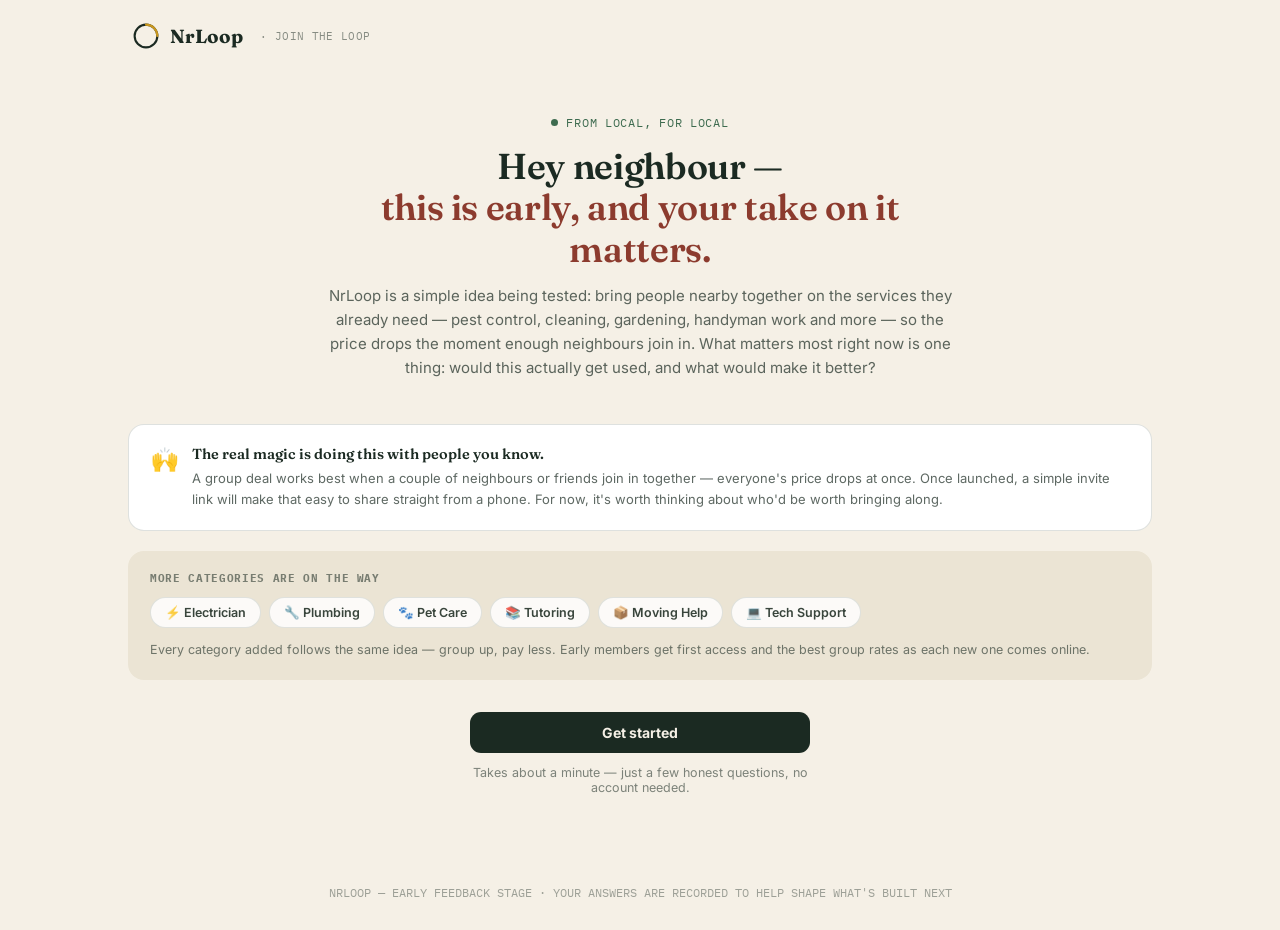
==== index.html @ bf5ae33a "Add files via upload" ====
<!DOCTYPE html>
<html lang="en">
<head>
<meta charset="UTF-8">
<meta name="viewport" content="width=device-width, initial-scale=1.0">
<title>NrLoop — Join as a customer, a business, or both</title>
<link rel="preconnect" href="https://fonts.googleapis.com">
<link rel="preconnect" href="https://fonts.gstatic.com" crossorigin>
<link href="https://fonts.googleapis.com/css2?family=Fraunces:opsz,wght@9..144,400;9..144,500;9..144,600;9..144,700&family=Inter:wght@400;500;600;700&family=IBM+Plex+Mono:wght@400;500;600&display=swap" rel="stylesheet">
<style>
  :root{
    --ink: #1B2A22;
    --paper: #F5F0E6;
    --paper-dim: #EBE4D4;
    --gold: #C9971E;
    --gold-soft: #E9C978;
    --fern: #3D6B4F;
    --fern-soft: #DCE8DD;
    --brick: #8C3B2E;
    --brick-soft: #F0DCD5;
    --line: rgba(27,42,34,0.14);
    --shadow: 0 10px 30px rgba(27,42,34,0.10);
    --shadow-lg: 0 30px 80px rgba(20,30,25,0.20);
  }
  *{box-sizing:border-box;}
  html,body{margin:0;padding:0;overflow-x:hidden;}
  body{ background:var(--paper); color:var(--ink); font-family:'Inter',sans-serif; -webkit-font-smoothing:antialiased; }
  h1,h2,h3{ font-family:'Fraunces',serif; font-weight:600; letter-spacing:-0.01em; }
  .mono{ font-family:'IBM Plex Mono',monospace; }
  button{ font-family:inherit; cursor:pointer; }
  ::selection{ background:var(--gold-soft); }

  .topbar{ display:flex; align-items:center; justify-content:space-between; flex-wrap:wrap; gap:10px; padding:22px 32px; max-width:1080px; margin:0 auto; }
  .topbar-left{ display:flex; align-items:center; gap:10px; }
  .brand-mark{ width:28px;height:28px; }
  .brand-name{ font-family:'Fraunces',serif; font-weight:700; font-size:19px; }
  .brand-tag{ font-size:11px; opacity:.5; font-family:'IBM Plex Mono',monospace; letter-spacing:.03em; }
  @media (max-width:480px){
    .topbar{ padding:16px 20px; }
    .brand-tag{ display:none; }
  }

  /* ---------- WHY IT HELPS (meaningful value explainer) ---------- */
  .why-it-helps{
    background:var(--ink); color:var(--paper); border-radius:16px; padding:20px 24px; margin-bottom:22px;
    display:flex; gap:14px; align-items:flex-start;
  }
  .why-it-helps .glyph{ font-size:20px; flex-shrink:0; margin-top:1px; }
  .why-it-helps b{ display:block; font-size:13px; margin-bottom:4px; font-family:'Fraunces',serif; font-weight:600; font-size:15px; }
  .why-it-helps p{ font-size:12.5px; line-height:1.6; opacity:.8; margin:0; }

  /* ---------- OPTION-BASED "why you'll stay" picker ---------- */
  .reason-grid{ display:flex; flex-direction:column; gap:9px; }
  .reason-option{
    display:flex; align-items:center; gap:12px; border:1.5px solid var(--line); border-radius:12px;
    padding:12px 14px; background:var(--paper); text-align:left; transition:all .15s ease; width:100%;
  }
  .reason-option:hover{ border-color:var(--ink); }
  .reason-option.selected{ border-color:var(--fern); background:var(--fern-soft); }
  .reason-option .r-icon{ font-size:16px; flex-shrink:0; }
  .reason-option .r-text{ font-size:13px; font-weight:600; flex:1; }
  .reason-option .r-check{
    width:18px; height:18px; border-radius:5px; border:1.5px solid var(--line); background:#fff;
    display:flex; align-items:center; justify-content:center; font-size:10px; color:transparent; flex-shrink:0;
  }
  .reason-option.selected .r-check{ background:var(--fern); border-color:var(--fern); color:#fff; }

  .wrap{ max-width:1080px; margin:0 auto; padding:12px 28px 60px; }
  @media (max-width:600px){ .wrap{ padding:10px 18px 48px; } }
  @media (max-width:480px){
    .invite-strip{ padding:16px 18px; }
    .coming-soon-strip{ padding:16px 18px; }
  }
  .view{ display:none; }
  .view.active{ display:block; }

  /* ---------- LANDING / ROLE SELECT ---------- */
  .landing-hero{ text-align:center; max-width:640px; margin:26px auto 44px; }
  .eyebrow{
    display:inline-flex; align-items:center; gap:8px; font-family:'IBM Plex Mono',monospace;
    font-size:12px; letter-spacing:.06em; text-transform:uppercase; color:var(--fern); margin-bottom:16px;
  }
  .eyebrow::before{ content:""; width:7px; height:7px; border-radius:50%; background:var(--fern); }
  .landing-hero h1{ font-size:36px; line-height:1.15; margin:0 0 14px; }
  .landing-hero h1 em{ font-style:normal; color:var(--brick); }
  .landing-hero p{ font-size:15px; opacity:.7; line-height:1.6; margin:0; }

  .role-grid{ display:grid; grid-template-columns:repeat(2,1fr); gap:18px; }
  @media (max-width:720px){ .role-grid{grid-template-columns:1fr;} }

  .role-card{
    background:#fff; border:1.5px solid var(--line); border-radius:20px; padding:28px 24px;
    text-align:left; transition:all .18s ease; position:relative; overflow:hidden;
  }
  .role-card:hover{ transform:translateY(-3px); box-shadow:var(--shadow); border-color:var(--ink); }
  .role-card.selected{ border-color:var(--fern); box-shadow:0 0 0 2px var(--fern-soft); }
  .role-card .role-check{
    position:absolute; top:18px; right:18px; width:24px; height:24px; border-radius:7px;
    border:1.5px solid var(--line); background:var(--paper); display:flex; align-items:center; justify-content:center;
    font-size:13px; color:transparent; transition:all .15s ease;
  }
  .role-card.selected .role-check{ background:var(--fern); border-color:var(--fern); color:#fff; }
  .role-card .role-icon{
    width:44px; height:44px; border-radius:12px; display:flex; align-items:center; justify-content:center;
    font-size:20px; margin-bottom:16px;
  }
  .role-card.customer .role-icon{ background:var(--fern-soft); color:var(--fern); }
  .role-card.business .role-icon{ background:var(--gold-soft); color:#7A5A0E; }
  .role-card h3{ font-size:18px; margin:0 40px 8px 0; }
  .role-card p{ font-size:13px; opacity:.65; line-height:1.55; margin:0 0 16px; min-height:58px; }
  .role-card .perk-line{ font-size:12px; font-weight:600; display:flex; align-items:center; gap:6px; margin-bottom:6px; }
  .role-card .perk-line::before{ content:"✓"; color:var(--fern); font-weight:700; }
  .why-it-helps-perk{ font-size:12.5px; font-weight:600; display:flex; align-items:center; gap:7px; margin-top:8px; color:var(--paper); }
  .why-it-helps-perk::before{ content:"✓"; color:var(--gold-soft); font-weight:700; }

  .role-hint{ text-align:center; font-size:13px; opacity:.6; margin:20px 0 16px; }

  /* ---------- ABOUT / INFO (first page) ---------- */
  .invite-strip{
    display:flex; gap:14px; align-items:flex-start; background:#fff; border:1.5px solid var(--line);
    border-radius:16px; padding:20px 22px; margin:8px 0 20px;
  }
  .invite-icon{ font-size:22px; flex-shrink:0; margin-top:1px; }
  .invite-strip b{ display:block; font-size:14.5px; margin-bottom:5px; font-family:'Fraunces',serif; font-weight:600; }
  .invite-strip p{ font-size:13px; line-height:1.6; opacity:.7; margin:0; }

  .coming-soon-strip{
    background:var(--paper-dim); border-radius:16px; padding:20px 22px; margin-bottom:8px;
  }
  .coming-soon-label{ font-size:11px; text-transform:uppercase; letter-spacing:.06em; font-weight:700; opacity:.55; font-family:'IBM Plex Mono',monospace; margin-bottom:12px; }
  .coming-soon-chips{ display:flex; flex-wrap:wrap; gap:8px; margin-bottom:12px; }
  .cs-chip{
    background:#fff; border:1px solid var(--line); border-radius:100px; padding:7px 14px;
    font-size:12.5px; font-weight:600; opacity:.85;
  }
  .coming-soon-note{ font-size:12.5px; line-height:1.6; opacity:.6; margin:0; }

  .about-cta-row{ text-align:center; margin:32px auto 0; max-width:340px; }
  .about-cta-hint{ font-size:12.5px; opacity:.55; margin:12px 0 0; }
  .role-continue-row{ max-width:340px; margin:0 auto; }
  .role-continue-row .btn:disabled{ opacity:.35; cursor:not-allowed; }

  /* ---------- FORM SHELL (customer / business / both) ---------- */
  .form-shell{ display:grid; grid-template-columns:0.85fr 1.15fr; gap:40px; align-items:flex-start; }
  @media (max-width:900px){ .form-shell{grid-template-columns:1fr; gap:28px;} .side-panel{ position:static; } }

  .side-panel{ position:sticky; top:20px; }
  .back-link{ display:inline-flex; align-items:center; gap:6px; font-size:13px; font-weight:600; opacity:.6; margin-bottom:20px; background:none; border:none; padding:0; }
  .back-link:hover{ opacity:1; }
  .role-badge{
    display:inline-flex; align-items:center; gap:8px; font-family:'IBM Plex Mono',monospace; font-size:11.5px;
    letter-spacing:.04em; text-transform:uppercase; padding:7px 14px; border-radius:100px; margin-bottom:18px;
  }
  .role-badge.customer{ background:var(--fern-soft); color:var(--fern); }
  .role-badge.business{ background:var(--gold-soft); color:#7A5A0E; }
  .role-badge.both{ background:var(--brick-soft); color:var(--brick); }
  .side-panel h2{ font-size:26px; margin:0 0 12px; }
  .side-panel p.lede{ font-size:14px; opacity:.7; line-height:1.6; margin:0 0 26px; }

  .mini-benefit{ display:flex; gap:12px; align-items:flex-start; margin-bottom:16px; }
  .mini-benefit .dot{ width:26px; height:26px; border-radius:8px; background:var(--paper-dim); display:flex; align-items:center; justify-content:center; font-size:12px; flex-shrink:0; margin-top:1px; }
  .mini-benefit b{ font-size:13.5px; display:block; margin-bottom:2px; }
  .mini-benefit span{ font-size:12.5px; opacity:.6; line-height:1.5; }

  .form-card{ background:#fff; border:1px solid var(--line); border-radius:22px; box-shadow:var(--shadow-lg); overflow:hidden; }
  .progress-track{ height:4px; background:var(--paper-dim); }
  .progress-fill{ height:100%; background:linear-gradient(90deg, var(--fern), var(--gold)); transition:width .35s ease; }
  .step-header{ padding:26px 30px 0; display:flex; justify-content:space-between; align-items:center; }
  .step-count{ font-family:'IBM Plex Mono',monospace; font-size:11.5px; opacity:.5; letter-spacing:.03em; }
  .step-dots{ display:flex; gap:6px; }
  .step-dots span{ width:6px; height:6px; border-radius:50%; background:var(--paper-dim); }
  .step-dots span.done{ background:var(--fern); }
  .step-dots span.current{ background:var(--gold); }
  .step-body{ padding:18px 30px 30px; }
  .step-body h3{ font-size:20px; margin:0 0 6px; }
  .step-body p.hint{ font-size:13px; opacity:.6; margin:0 0 22px; line-height:1.5; }

  .field{ margin-bottom:15px; }
  .field label{ display:block; font-size:12px; font-weight:600; margin-bottom:7px; }
  .field .field-sub{ display:block; font-size:11.5px; opacity:.5; margin:-4px 0 10px; }
  .field input, .field select, .field textarea{
    width:100%; padding:11px 13px; border:1px solid var(--line); border-radius:10px; font-size:13.5px;
    font-family:inherit; background:var(--paper); resize:none;
  }
  .field input:focus, .field select:focus, .field textarea:focus{ outline:none; border-color:var(--gold); box-shadow:0 0 0 3px var(--gold-soft); }
  .row2{ display:grid; grid-template-columns:1fr 1fr; gap:14px; }
  @media (max-width:480px){ .row2{grid-template-columns:1fr;} }

  .subsection-label{ font-size:11px; text-transform:uppercase; letter-spacing:.05em; opacity:.5; font-weight:700; margin:22px 0 12px; font-family:'IBM Plex Mono',monospace; }
  .subsection-label:first-child{ margin-top:0; }

  .chip-select{ border:1.5px solid var(--line); background:var(--paper); padding:8px 15px; border-radius:100px; font-size:13px; font-weight:600; transition:all .15s ease; }
  .chip-select.selected{ background:var(--ink); border-color:var(--ink); color:var(--paper); }
  .chip-select:hover:not(.selected){ border-color:var(--ink); }
  .chip-row{ display:flex; flex-wrap:wrap; gap:9px; }

  .service-cards{ display:flex; flex-wrap:wrap; gap:9px; }
  .service-card{ flex:1 1 calc(50% - 9px); min-width:135px; border:1.5px solid var(--line); border-radius:13px; padding:13px; text-align:left; background:var(--paper); transition:all .15s ease; position:relative; }
  .service-card .icon{ font-size:17px; margin-bottom:6px; display:block; }
  .service-card b{ font-size:12.5px; display:block; }
  .service-card.selected{ border-color:var(--fern); background:var(--fern-soft); }
  .service-card .check{ position:absolute; top:10px; right:10px; width:16px; height:16px; border-radius:50%; border:1.5px solid var(--line); background:#fff; display:flex; align-items:center; justify-content:center; font-size:9px; color:transparent; }
  .service-card.selected .check{ background:var(--fern); border-color:var(--fern); color:#fff; }

  .star-row{ display:flex; gap:7px; margin-bottom:6px; }
  .star{ width:40px; height:40px; border-radius:11px; border:1.5px solid var(--line); background:var(--paper); font-size:17px; display:flex; align-items:center; justify-content:center; transition:all .15s ease; }
  .star.active{ background:var(--gold-soft); border-color:var(--gold); }
  .star-caption{ font-size:12px; opacity:.55; margin-bottom:20px; min-height:15px; }

  .step-actions{ display:flex; gap:12px; margin-top:6px; }
  .btn{ border:none; padding:12px 22px; border-radius:11px; font-weight:700; font-size:14px; background:var(--ink); color:var(--paper); transition:opacity .15s ease, transform .1s ease; }
  .btn:hover{ opacity:.88; }
  .btn:active{ transform:scale(.98); }
  .btn.secondary{ background:transparent; border:1.5px solid var(--line); color:var(--ink); }
  .btn.grow{ flex:1; }
  .btn.full{ width:100%; }
  .error-msg{ font-size:13px; font-weight:700; color:var(--brick); margin-top:-6px; margin-bottom:12px; display:none; padding:10px 14px; background:var(--brick-soft); border-radius:8px; }
  .error-msg.show{ display:block; }

  /* ---------- Terms & Conditions step ---------- */
  .tc-box{
    background:var(--paper); border:1px solid var(--line); border-radius:12px; padding:16px 18px;
    max-height:220px; overflow-y:auto; margin-bottom:16px;
  }
  .tc-box p{ font-size:12.5px; line-height:1.6; opacity:.8; margin:0 0 12px; }
  .tc-box p:last-child{ margin-bottom:0; }
  .tc-box strong{ color:var(--ink); opacity:1; }
  .tc-agree-row{
    display:flex; align-items:flex-start; gap:10px; font-size:12.5px; line-height:1.5; opacity:.85;
    margin-bottom:6px; cursor:pointer;
  }
  .tc-agree-row input{ margin-top:2px; flex-shrink:0; width:16px; height:16px; accent-color:var(--fern); }

  /* ---------- BENEFITS / RETENTION PANEL (on confirmation) ---------- */
  .confirm-top{ padding:40px 34px 10px; text-align:center; }
  .confirm-ring{ margin:0 auto 18px; }
  .confirm-top h2{ font-size:25px; margin:0 0 8px; }
  .confirm-top p{ font-size:13.5px; opacity:.7; max-width:40ch; margin:0 auto 16px; line-height:1.6; }
  .interest-badge{ display:inline-flex; align-items:center; gap:8px; background:var(--paper-dim); border-radius:100px; padding:8px 16px; font-family:'IBM Plex Mono',monospace; font-size:12.5px; margin-bottom:6px; }

  .benefits-section{ padding:14px 34px 34px; }
  .benefits-title{ font-size:11px; text-transform:uppercase; letter-spacing:.06em; opacity:.5; font-weight:700; text-align:center; margin:18px 0 16px; font-family:'IBM Plex Mono',monospace; }
  .benefit-grid{ display:grid; grid-template-columns:1fr 1fr; gap:12px; }
  @media (max-width:560px){ .benefit-grid{grid-template-columns:1fr;} }
  .benefit-card{ background:var(--paper); border:1px solid var(--line); border-radius:14px; padding:16px; }
  .benefit-card .tier-icon{ width:30px;height:30px;border-radius:9px; display:flex;align-items:center;justify-content:center; font-size:14px; margin-bottom:10px; }
  .benefit-card b{ font-size:13.5px; display:block; margin-bottom:4px; }
  .benefit-card span{ font-size:12px; opacity:.65; line-height:1.5; }

  .restart-row{ text-align:center; padding:0 34px 34px; }

  footer{ text-align:center; padding:30px; font-size:12px; opacity:.4; font-family:'IBM Plex Mono',monospace; }

  @media (prefers-reduced-motion: reduce){ *{ animation:none !important; transition:none !important; } }
</style>
</head>
<body>

<div class="topbar">
  <div class="topbar-left">
    <svg class="brand-mark" viewBox="0 0 32 32" fill="none">
      <circle cx="16" cy="16" r="13" stroke="#1B2A22" stroke-width="2.4"/>
      <path d="M16 3a13 13 0 0 1 13 13" stroke="#C9971E" stroke-width="2.4" stroke-linecap="round"/>
    </svg>
    <span class="brand-name">NrLoop</span>
    <span class="brand-tag">&nbsp;· JOIN THE LOOP</span>
  </div>
</div>

<div class="wrap">

  <!-- ============ VIEW: ABOUT / INFO (first page) ============ -->
  <div class="view active" id="view-about">
    <div class="landing-hero">
      <div class="eyebrow">From local, for local</div>
      <h1>Hey neighbour —<br><em>this is early, and your take on it matters.</em></h1>
      <p>NrLoop is a simple idea being tested: bring people nearby together on the services they already need — pest control, cleaning, gardening, handyman work and more — so the price drops the moment enough neighbours join in. What matters most right now is one thing: would this actually get used, and what would make it better?</p>
    </div>

    <div class="invite-strip">
      <div class="invite-icon">🙌</div>
      <div>
        <b>The real magic is doing this with people you know.</b>
        <p>A group deal works best when a couple of neighbours or friends join in together — everyone's price drops at once. Once launched, a simple invite link will make that easy to share straight from a phone. For now, it's worth thinking about who'd be worth bringing along.</p>
      </div>
    </div>

    <div class="coming-soon-strip">
      <div class="coming-soon-label">More categories are on the way</div>
      <div class="coming-soon-chips">
        <span class="cs-chip">⚡ Electrician</span>
        <span class="cs-chip">🔧 Plumbing</span>
        <span class="cs-chip">🐾 Pet Care</span>
        <span class="cs-chip">📚 Tutoring</span>
        <span class="cs-chip">📦 Moving Help</span>
        <span class="cs-chip">💻 Tech Support</span>
      </div>
      <p class="coming-soon-note">Every category added follows the same idea — group up, pay less. Early members get first access and the best group rates as each new one comes online.</p>
    </div>

    <div class="about-cta-row">
      <button type="button" class="btn full" id="about-continue-btn">Get started</button>
      <p class="about-cta-hint">Takes about a minute — just a few honest questions, no account needed.</p>
    </div>
  </div>

  <!-- ============ VIEW: LANDING / ROLE SELECT ============ -->
  <div class="view" id="view-landing">
    <div class="landing-hero">
      <div class="eyebrow">Before we launch, tell us how you'd use it</div>
      <h1>How would you like<br>to <em>join NrLoop?</em></h1>
      <p>Whether you're chasing a better price or bringing customers to your business, the loop works better with you in it. Pick what fits — you can always add the other side later.</p>
    </div>

    <div class="role-grid">
      <button class="role-card customer" data-toggle-role="customer">
        <span class="role-check">✓</span>
        <div class="role-icon">🧺</div>
        <h3>I'm a Customer</h3>
      </button>

      <button class="role-card business" data-toggle-role="business">
        <span class="role-check">✓</span>
        <div class="role-icon">🏪</div>
        <h3>I'm a Business Owner</h3>
      </button>
    </div>

    <p class="role-hint" id="role-hint">Tick one, or both if you're a business owner who'd also use NrLoop as a customer.</p>
    <div class="role-continue-row">
      <button type="button" class="btn full" id="role-continue-btn" disabled>Continue</button>
    </div>
  </div>

  <!-- ============ VIEW: FORM (shared shell, content injected per role) ============ -->
  <div class="view" id="view-form">
    <div class="form-shell">
      <div class="side-panel">
        <button class="back-link" id="back-to-landing">&larr; Choose a different path</button>
        <div id="role-badge-slot"></div>
        <h2 id="side-heading"></h2>
        <div class="why-it-helps">
          <div class="glyph">💡</div>
          <div><b>Why this helps you</b><p id="why-it-helps-text"></p>
            <div id="why-it-helps-perks"></div>
          </div>
        </div>
        <div class="why-it-helps" id="cross-sell-box" style="display:none;">
          <div class="glyph">🔁</div>
          <div><b id="cross-sell-title"></b><p id="cross-sell-text"></p></div>
        </div>
        <div id="mini-benefits"></div>
      </div>

      <div class="form-card">
        <div class="progress-track"><div class="progress-fill" id="progress-fill" style="width:50%"></div></div>
        <form id="role-form">
          <div class="step" data-step="1">
            <div class="step-header">
              <span class="step-count mono">STEP 1 OF 2</span>
              <div class="step-dots"><span class="current"></span><span></span></div>
            </div>
            <div class="step-body" id="step1-body"></div>
          </div>
          <div class="step" data-step="2" style="display:none;">
            <div class="step-header">
              <span class="step-count mono">STEP 2 OF 2</span>
              <div class="step-dots"><span class="done"></span><span class="current"></span></div>
            </div>
            <div class="step-body">
              <h3 id="step2-heading">What would keep you around?</h3>
              <p class="hint" id="step2-hint">Be honest — this shapes what we build next.</p>
              <div class="star-row" id="star-row"></div>
              <div class="star-caption" id="star-caption">Tap a star to rate</div>
              <div class="field">
                <label id="feedback-label">What would make you stick with NrLoop long-term?</label>
                <span class="field-sub">Pick any that apply</span>
                <div class="reason-grid" id="reason-list"></div>
              </div>
              <div class="error-msg" id="err-2">Give it a star rating before you submit.</div>
              <div class="step-actions">
                <button type="button" class="btn secondary" id="back-to-step1">Back</button>
                <button type="submit" class="btn grow" id="submit-btn">Submit &amp; join the loop</button>
              </div>
            </div>
          </div>

          <div class="step" data-step="3" style="display:none;">
            <div class="step-header">
              <span class="step-count mono">STEP 3 OF 3</span>
              <div class="step-dots"><span class="done"></span><span class="done"></span><span class="current"></span></div>
            </div>
            <div class="step-body">
              <h3>Business Terms &amp; Conditions</h3>
              <p class="hint">One last thing — this is what keeps prices, deals and protections trustworthy for the customers who join your groups.</p>
              <div class="tc-box">
                <p><strong>Keep bookings on NrLoop.</strong> Once a customer joins your deal through NrLoop, please don't invite them to book, pay, or rebook with you directly outside the platform for that same service. This is what keeps their price-lock, guarantee and refund protection valid — if a booking moves off-platform, NrLoop can no longer protect that customer if something goes wrong.</p>
                <p><strong>Accurate listings.</strong> Deals must reflect a genuine service you can actually deliver at the price and group size stated.</p>
                <p><strong>Fair dealing with repeat customers.</strong> Customers who complete a deal with you are welcome to book with you again — just keep future bookings through NrLoop too, so their loyalty perks and your repeat-customer credit keep counting.</p>
                <p><strong>Platform fee.</strong> The platform fee is deducted automatically from each completed booking, shown clearly on your dashboard before you launch a deal.</p>
              </div>
              <label class="tc-agree-row" for="tc-agree">
                <input type="checkbox" id="tc-agree">
                <span>I've read and agree to the NrLoop Business Terms &amp; Conditions, including keeping bookings with NrLoop customers on the platform.</span>
              </label>
              <div class="error-msg" id="err-3">Please agree to the terms to finish joining as a business.</div>
              <div class="step-actions">
                <button type="button" class="btn secondary" id="back-to-step2">Back</button>
                <button type="submit" class="btn grow" id="submit-btn-3">Agree &amp; join the loop</button>
              </div>
            </div>
          </div>
        </form>
      </div>
    </div>
  </div>

  <!-- ============ VIEW: CONFIRMATION ============ -->
  <div class="view" id="view-confirm">
    <div class="form-card" style="max-width:640px;margin:20px auto 0;">
      <div class="confirm-top">
        <div class="confirm-ring" id="confirm-ring"></div>
        <h2 id="confirm-heading">You're officially in the loop.</h2>
        <p id="confirm-sub">We'll be in touch the moment NrLoop launches near you.</p>
        <div class="interest-badge">Registration <strong id="reg-number">#242</strong></div>
      </div>
      <div class="benefits-section">
        <div class="benefits-title" id="benefits-title">Why members stick around</div>
        <div class="benefit-grid" id="benefit-grid"></div>
      </div>
      <div class="restart-row">
        <button type="button" class="btn secondary full" id="restart-btn">Submit another response</button>
      </div>
    </div>
  </div>

</div>

<footer>NRLOOP — EARLY FEEDBACK STAGE · YOUR ANSWERS ARE RECORDED TO HELP SHAPE WHAT'S BUILT NEXT</footer>

<script>
/* ============ SHARED DATA ============ */
/* ============ GOOGLE SHEETS SUBMISSION ============ */
/* Paste your deployed Google Apps Script Web App URL below (see setup instructions). */
const GOOGLE_SCRIPT_URL = "https://script.google.com/macros/s/AKfycbwc58ufBObqWAjY0eS49U5ApPL8UpufS1kyTvsLRyKiTbKluylkpHXgWQ1hSUvg7MV7XA/exec";

function submitToGoogleSheet(payload){
  if(!GOOGLE_SCRIPT_URL || GOOGLE_SCRIPT_URL.indexOf("PASTE_YOUR") === 0){
    console.warn("NrLoop: GOOGLE_SCRIPT_URL not set — submission was not sent anywhere.");
    return;
  }
  fetch(GOOGLE_SCRIPT_URL, {
    method: "POST",
    mode: "no-cors",
    headers: { "Content-Type": "application/x-www-form-urlencoded" },
    body: new URLSearchParams(payload)
  }).catch(err => console.warn("NrLoop: submission failed to send", err));
}

const SUBURBS = ["Brabham", "Ellenbrook", "Swan Valley", "Perth Metro", "Other"];
const SERVICES = [
  { key:"pest", icon:"🐜", label:"Pest Control" },
  { key:"clean", icon:"🧽", label:"Cleaning" },
  { key:"detail", icon:"🚗", label:"Car Detailing" },
  { key:"home", icon:"🏡", label:"Home Services" },
  { key:"garden", icon:"🌿", label:"Gardening & Lawns" },
  { key:"handyman", icon:"🔧", label:"Handyman" },
  { key:"pool", icon:"🏊", label:"Pool Care" },
  { key:"paint", icon:"🎨", label:"Painting" }
];
const CATEGORIES = ["Pest Control", "Cleaning", "Car Detailing", "Home Services", "Gardening & Lawns", "Handyman", "Pool Care", "Painting", "Other"];

let interestCount = 241;
let state = { role:null, name:"", email:"", suburb:null, services:new Set(),
  bizName:"", bizCategory:"", bizVolume:"", rating:0, reasons:new Set() };

/* ============ RING HELPER ============ */
function ringSvg(pct, size, stroke, fg){
  const r = (size/2) - stroke;
  const c = 2 * Math.PI * r;
  const offset = c - (Math.min(pct,1) * c);
  return `<svg width="${size}" height="${size}" viewBox="0 0 ${size} ${size}" style="transform:rotate(-90deg);">
    <circle cx="${size/2}" cy="${size/2}" r="${r}" fill="none" stroke="var(--paper-dim)" stroke-width="${stroke}"/>
    <circle cx="${size/2}" cy="${size/2}" r="${r}" fill="none" stroke="${fg||'var(--gold)'}" stroke-width="${stroke}"
      stroke-linecap="round" stroke-dasharray="${c}" stroke-dashoffset="${offset}" style="transition:stroke-dashoffset .5s ease;"/>
  </svg>`;
}
function escapeHtml(s){
  return (s||'').replace(/[&<>"']/g, m => ({'&':'&amp;','<':'&lt;','>':'&gt;','"':'&quot;',"'":'&#39;'}[m]));
}
function showView(id){
  document.querySelectorAll('.view').forEach(v=>v.classList.remove('active'));
  document.getElementById(id).classList.add('active');
  window.scrollTo({top:0, behavior:'auto'});
}

document.getElementById('about-continue-btn').addEventListener('click', ()=>{
  showView('view-landing');
});

/* ============ ROLE CONTENT CONFIG ============ */
const ROLE_CONTENT = {
  customer:{
    badgeClass:"customer", badgeLabel:"Joining as a customer",
    heading:"What would you love to save on?", lede:"A couple of quick details so we can match you to deals near you and remember what you care about.",
    whyHelpsCard:"The services you already pay for — pest control, cleaning, detailing — cost less the moment your neighbours join too, with no coupon-hunting required.",
    cardPerks:["Price only ever drops after you join","Earn Priority Points to use on any service"],
    miniBenefits:[
      {icon:"💸", title:"Prices only drop", text:"Join early and the price only ever gets better as the group fills."},
      {icon:"🔒", title:"Price-lock guarantee", text:"Your price locks in the moment you join — it only ever goes down from there, never up."},
      {icon:"🎯", title:"Priority Points", text:"Every completed deal earns points you can put toward any other service on NrLoop — not just where you earned them."},
      {icon:"✅", title:"Trusted local businesses", text:"Every business on NrLoop is vetted — not random online sellers."}
    ],
    step2Heading:"What would keep you coming back?",
    step2Hint:"On a scale of 1 to 5, how likely are you to become a regular?",
    feedbackLabel:"What would make NrLoop your go-to, every time?",
    feedbackPlaceholder:"e.g. seeing my savings add up, or referral rewards",
    reasonOptions:[
      "Seeing my savings add up over time",
      "Referral rewards for bringing neighbours along",
      "Priority Points I can use on other services",
      "Easy re-booking with businesses I've already trusted",
      "Clear, upfront pricing with no surprises"
    ],
    confirmHeadingTemplate:name=>`You're in the loop, ${name}.`,
    confirmSub:"We'll email you the moment deals open near you — and founding members get first access to launch pricing.",
    benefitsTitle:"Why customers stick around",
    benefits:[
      {icon:"🎯", cls:"customer", title:"Priority Points", text:"Every completed deal earns Priority Points — redeem them for discounts on any other service across NrLoop, from pest control to detailing."},
      {icon:"🤝", cls:"customer", title:"Referral Credit", text:"Refer a neighbour who joins a deal — you both get $10 credit toward your next booking."},
      {icon:"⏱️", cls:"customer", title:"Early Access Window", text:"After 2 completed deals, you see new deals 24 hours before everyone else."},
      {icon:"📉", cls:"customer", title:"Guaranteed Price Match", text:"If the group grows after you join, your price drops too — never punished for joining early."},
      {icon:"🎁", cls:"customer", title:"Seasonal Bundle Promotions", text:"Save more when you bundle services together during seasonal pushes — spring garden tidy-ups, pre-summer pool prep, end-of-lease cleans."}
    ]
  },
  business:{
    badgeClass:"business", badgeLabel:"Joining as a business",
    heading:"Tell us about your business.", lede:"This helps us line up your first deal and the right customer volume from day one.",
    whyHelpsCard:"Instead of spending on ads hoping for bookings, NrLoop fills your calendar with a guaranteed group before you do any work — you only run the deal once demand is real.",
    cardPerks:["Keep more of every booking as you grow","See which customers keep coming back"],
    miniBenefits:[
      {icon:"📈", title:"Guaranteed demand", text:"NrLoop fills your group before you lift a finger."},
      {icon:"💰", title:"Fees that shrink", text:"Run more deals, keep a bigger share of every booking."},
      {icon:"🔁", title:"Know your repeat customers", text:"See who keeps coming back through NrLoop and reward them directly."},
      {icon:"📣", title:"Backup marketing push", text:"If a deal is short of its group size, NrLoop pushes free extra marketing before it closes."}
    ],
    step2Heading:"What would keep you running deals here?",
    step2Hint:"On a scale of 1 to 5, how likely are you to keep listing deals here?",
    feedbackLabel:"What would make NrLoop your go-to for new customers?",
    feedbackPlaceholder:"e.g. lower fees at volume, or repeat customer data",
    reasonOptions:[
      "Fees that keep shrinking as I run more deals",
      "Seeing which customers keep coming back",
      "A free marketing push when a deal is short",
      "A simple dashboard to manage bookings",
      "Reaching customers outside my usual reach"
    ],
    confirmHeadingTemplate:name=>`Welcome to NrLoop, ${name}.`,
    confirmSub:"We'll reach out to help launch your first deal — founding businesses get priority placement.",
    benefitsTitle:"Why businesses stay",
    benefits:[
      {icon:"📉", cls:"business", title:"Volume Fee Discount", text:"Standard platform fee of 15% drops to 12% after 10 deals a month, and 10% after 20."},
      {icon:"🔁", cls:"business", title:"Repeat Customer Dashboard", text:"See who keeps coming back through NrLoop and offer them private repeat deals."},
      {icon:"🛟", cls:"business", title:"Guaranteed Fill Protection", text:"If a deal is short of threshold, we push free extra marketing for 48 hours before it closes."},
      {icon:"⭐", cls:"business", title:"Featured Placement Credits", text:"Every completed deal earns credit toward a featured homepage slot for your next listing."},
      {icon:"🤝", cls:"business", title:"Cross-Business Bundles", text:"Team up with other local businesses on joint promotions — like a clean-and-pest bundle — to reach each other's customer base."}
    ]
  },
  both:{
    badgeClass:"both", badgeLabel:"Joining as both",
    heading:"Set up your business — and your own customer profile.", lede:"Quick details on your business, plus what you'd personally use NrLoop for as a customer.",
    whyHelpsCard:"Run your business through NrLoop and use it as a customer for everyone else's services — savings and demand flow both ways on one account.",
    cardPerks:["Fees shrink as your business grows","Your own Priority Points on every personal booking"],
    miniBenefits:[
      {icon:"🔁", title:"Benefits stack", text:"Every customer and business perk applies to you at once."},
      {icon:"🔄", title:"Convert savings to credit", text:"Fee savings can become personal deal credit."}
    ],
    step2Heading:"What would keep you fully in the loop?",
    step2Hint:"On a scale of 1 to 5, how likely are you to stick around on both sides?",
    feedbackLabel:"What would make NrLoop essential on both sides for you?",
    feedbackPlaceholder:"e.g. one dashboard for both, or combined loyalty rewards",
    reasonOptions:[
      "Fees shrinking as my business grows",
      "Priority Points earned on my own bookings too",
      "One dashboard for both my business and my orders",
      "Seeing repeat customers on both sides"
    ],
    confirmHeadingTemplate:name=>`You're a Loop Insider now, ${name}.`,
    confirmSub:"We'll set up your business profile and your customer profile together — Insiders get priority on both sides.",
    benefitsTitle:"Why Loop Insiders stay",
    benefits:[
      {icon:"🔁", cls:"both", title:"Stacked Benefits", text:"Every customer perk and every business perk applies to your single account."},
      {icon:"💱", cls:"both", title:"Credit Conversion", text:"Fee savings from your business can convert into deal credit for your own bookings."},
      {icon:"🚀", cls:"both", title:"Priority Everything", text:"Fastest approval queue, priority support, and first look at new categories."},
      {icon:"🧾", cls:"both", title:"One Combined Dashboard", text:"Track your listed deals and your joined deals in a single NrLoop account."},
      {icon:"🌐", cls:"both", title:"Partner Perks Network", text:"First access to cross-business bundle promotions, so your business and your own household both benefit from every partnership NrLoop sets up."}
    ]
  }
};

/* ============ ROLE SELECT (multi-toggle) ============ */
let selectedRoles = new Set();

function updateRoleContinueState(){
  const btn = document.getElementById('role-continue-btn');
  const hint = document.getElementById('role-hint');
  if(selectedRoles.size === 0){
    btn.disabled = true;
    hint.textContent = "Tick one, or both if you're a business owner who'd also use NrLoop as a customer.";
  } else if(selectedRoles.size === 2){
    btn.disabled = false;
    hint.textContent = "Great — we'll set you up as a customer and a business owner in one go.";
  } else {
    btn.disabled = false;
    const other = selectedRoles.has('customer') ? 'business owner' : 'customer';
    hint.textContent = `Ready to continue — or tick the ${other} card too if that also applies to you.`;
  }
}

document.querySelectorAll('[data-toggle-role]').forEach(card=>{
  card.addEventListener('click', ()=>{
    const key = card.dataset.toggleRole;
    if(selectedRoles.has(key)){ selectedRoles.delete(key); card.classList.remove('selected'); }
    else{ selectedRoles.add(key); card.classList.add('selected'); }
    updateRoleContinueState();
  });
});

document.getElementById('role-continue-btn').addEventListener('click', ()=>{
  if(selectedRoles.size === 0) return;
  state.role = selectedRoles.size === 2 ? 'both' : [...selectedRoles][0];
  buildForm(state.role);
  showView('view-form');
  goToStep(1);
});

document.getElementById('back-to-landing').addEventListener('click', ()=>{
  selectedRoles = new Set();
  document.querySelectorAll('[data-toggle-role]').forEach(c=>c.classList.remove('selected'));
  updateRoleContinueState();
  showView('view-landing');
});

updateRoleContinueState();

/* ============ BUILD FORM PER ROLE ============ */
function buildForm(role){
  const cfg = ROLE_CONTENT[role];
  totalSteps = (role === 'business' || role === 'both') ? 3 : 2;

  document.getElementById('role-badge-slot').innerHTML =
    `<div class="role-badge ${cfg.badgeClass}">${cfg.badgeLabel}</div>`;
  document.getElementById('side-heading').textContent = cfg.heading;
  document.getElementById('why-it-helps-text').textContent = cfg.whyHelpsCard;
  document.getElementById('why-it-helps-perks').innerHTML = cfg.cardPerks.map(p=>
    `<div class="why-it-helps-perk">${p}</div>`
  ).join('');

  const crossSellBox = document.getElementById('cross-sell-box');
  if(role === 'business'){
    document.getElementById('cross-sell-title').textContent = "Run a business? You can join as a customer too.";
    document.getElementById('cross-sell-text').textContent = "Plenty of business owners on NrLoop also live locally. If you'd also want cheaper pest control, cleaning or garden care for your own home, go back and tick the customer card too — you'll get one combined account instead of signing up twice.";
    crossSellBox.style.display = 'flex';
  } else if(role === 'customer'){
    document.getElementById('cross-sell-title').textContent = "Also run a local business?";
    document.getElementById('cross-sell-text').textContent = "You can list your own services on NrLoop too. Go back and tick the business card as well to set up one combined account with a business dashboard and your own customer deals.";
    crossSellBox.style.display = 'flex';
  } else {
    crossSellBox.style.display = 'none';
  }

  document.getElementById('mini-benefits').innerHTML = cfg.miniBenefits.map(b=>`
    <div class="mini-benefit">
      <div class="dot">${b.icon}</div>
      <div><b>${b.title}</b><span>${b.text}</span></div>
    </div>`).join('');

  document.getElementById('step2-heading').textContent = cfg.step2Heading;
  document.getElementById('step2-hint').textContent = cfg.step2Hint;
  document.getElementById('feedback-label').textContent = cfg.feedbackLabel;
  state.reasons = new Set();
  document.getElementById('reason-list').innerHTML = cfg.reasonOptions.map((r,i)=>`
    <button type="button" class="reason-option" data-reason-idx="${i}">
      <span class="r-text">${r}</span>
      <span class="r-check">✓</span>
    </button>`
  ).join('');
  document.querySelectorAll('#reason-list [data-reason-idx]').forEach(opt=>{
    opt.addEventListener('click', ()=>{
      const idx = opt.dataset.reasonIdx;
      if(state.reasons.has(idx)){ state.reasons.delete(idx); opt.classList.remove('selected'); }
      else{ state.reasons.add(idx); opt.classList.add('selected'); }
    });
  });

  let step1Html = '';
  if(role === 'customer'){
    step1Html = customerStep1();
  } else if(role === 'business'){
    step1Html = businessStep1();
  } else {
    step1Html = `<div class="subsection-label">Your business</div>` + businessStep1(true) +
      `<div class="subsection-label">You, as a customer</div>` + customerStep1(true);
  }
  document.getElementById('step1-body').innerHTML =
    `<h3>${cfg.heading}</h3><p class="hint">${cfg.lede}</p>` + step1Html +
    `<div class="error-msg" id="err-1">Fill in the required fields to continue.</div>
     <div class="step-actions"><button type="button" class="btn full grow" id="to-step2">Continue</button></div>`;

  wireStep1Interactions();
  initStars();
  document.getElementById('to-step2').addEventListener('click', ()=>{
    if(validateStep1()) goToStep(2);
  });
  document.getElementById('back-to-step1').addEventListener('click', ()=> goToStep(1));

  const step2Btn = document.getElementById('submit-btn');
  if(totalSteps === 3){
    step2Btn.type = 'button';
    step2Btn.textContent = 'Continue';
    step2Btn.onclick = ()=>{ if(validateStep2()) goToStep(3); };
  } else {
    step2Btn.type = 'submit';
    step2Btn.textContent = 'Submit & join the loop';
    step2Btn.onclick = null;
  }
  document.getElementById('tc-agree').checked = false;
  document.getElementById('err-3').classList.remove('show');
}

function customerStep1(compact){
  return `
    <div class="field"><label>Full name</label><input type="text" id="f-name" placeholder="e.g. Priya Nair"></div>
    <div class="field"><label>Email</label><input type="email" id="f-email" placeholder="you@email.com"></div>
    <div class="field">
      <label>Which area are you in?</label>
      <div class="chip-row" id="suburb-chips">
        ${SUBURBS.map(s=>`<button type="button" class="chip-select" data-suburb="${s}">${s}</button>`).join('')}
      </div>
    </div>
    <div class="field">
      <label>What would you use it for?</label>
      <div class="service-cards" id="service-cards">
        ${SERVICES.map(s=>`
          <button type="button" class="service-card" data-service="${s.key}">
            <span class="check">✓</span><span class="icon">${s.icon}</span><b>${s.label}</b>
          </button>`).join('')}
      </div>
    </div>
  `;
}

function businessStep1(compact){
  return `
    <div class="row2">
      <div class="field"><label>Business name</label><input type="text" id="f-bizname" placeholder="e.g. Swan Valley Pest Solutions"></div>
      <div class="field"><label>Email</label><input type="email" id="f-bizemail" placeholder="you@business.com"></div>
    </div>
    <div class="row2">
      <div class="field">
        <label>Category</label>
        <select id="f-bizcat"><option value="">Choose one</option>${CATEGORIES.map(c=>`<option>${c}</option>`).join('')}</select>
      </div>
      <div class="field"><label>Typical customers / month</label><input type="number" id="f-bizvolume" placeholder="e.g. 20"></div>
    </div>
    <div class="field">
      <label>Where do you operate?</label>
      <div class="chip-row" id="biz-suburb-chips">
        ${SUBURBS.map(s=>`<button type="button" class="chip-select" data-bizsuburb="${s}">${s}</button>`).join('')}
      </div>
    </div>
  `;
}

function wireStep1Interactions(){
  document.querySelectorAll('[data-suburb]').forEach(btn=>{
    btn.addEventListener('click', ()=>{
      state.suburb = btn.dataset.suburb;
      document.querySelectorAll('[data-suburb]').forEach(b=>b.classList.remove('selected'));
      btn.classList.add('selected');
    });
  });
  document.querySelectorAll('[data-bizsuburb]').forEach(btn=>{
    btn.addEventListener('click', ()=>{
      state.bizSuburb = btn.dataset.bizsuburb;
      document.querySelectorAll('[data-bizsuburb]').forEach(b=>b.classList.remove('selected'));
      btn.classList.add('selected');
    });
  });
  document.querySelectorAll('[data-service]').forEach(card=>{
    card.addEventListener('click', ()=>{
      const key = card.dataset.service;
      if(state.services.has(key)){ state.services.delete(key); card.classList.remove('selected'); }
      else{ state.services.add(key); card.classList.add('selected'); }
    });
  });
}

function initStars(){
  state.rating = 0;
  const captions = ["", "Not really", "Maybe", "Probably", "Very likely", "Definitely"];
  const row = document.getElementById('star-row');
  row.innerHTML = [1,2,3,4,5].map(n=>`<button type="button" class="star" data-star="${n}">★</button>`).join('');
  const stars = document.querySelectorAll('[data-star]');
  stars.forEach(star=>{
    star.addEventListener('click', ()=>{
      state.rating = parseInt(star.dataset.star);
      stars.forEach(s=> s.classList.toggle('active', parseInt(s.dataset.star) <= state.rating));
      document.getElementById('star-caption').textContent = captions[state.rating];
    });
  });
  document.getElementById('star-caption').textContent = 'Tap a star to answer';
}

/* ============ STEP NAV / VALIDATION ============ */
let totalSteps = 2;

function updateStepChrome(n){
  for(let i=1;i<=3;i++){
    const stepEl = document.querySelector(`#role-form .step[data-step="${i}"]`);
    if(!stepEl) continue;
    const countEl = stepEl.querySelector('.step-count');
    if(countEl) countEl.textContent = `STEP ${i} OF ${totalSteps}`;
    const dotsEl = stepEl.querySelector('.step-dots');
    if(dotsEl){
      let dots = '';
      for(let d=1; d<=totalSteps; d++){
        if(d<n) dots += '<span class="done"></span>';
        else if(d===n) dots += '<span class="current"></span>';
        else dots += '<span></span>';
      }
      dotsEl.innerHTML = dots;
    }
  }
}

function goToStep(n){
  document.querySelectorAll('#role-form .step').forEach(s=> s.style.display='none');
  document.querySelector(`#role-form .step[data-step="${n}"]`).style.display='block';
  document.getElementById('progress-fill').style.width = (n/totalSteps*100) + '%';
  updateStepChrome(n);
}

function validateStep1(){
  const role = state.role;
  let ok = true;
  if(role === 'customer' || role === 'both'){
    const name = document.getElementById('f-name').value.trim();
    const email = document.getElementById('f-email').value.trim();
    if(!(name.length>1 && /\S+@\S+\.\S+/.test(email))) ok = false;
    if(ok){ state.name = name; state.email = email; }
  }
  if(role === 'business' || role === 'both'){
    const bizname = document.getElementById('f-bizname').value.trim();
    const bizemail = document.getElementById('f-bizemail').value.trim();
    if(!(bizname.length>1 && /\S+@\S+\.\S+/.test(bizemail))) ok = false;
    if(ok){
      state.bizName = bizname; state.bizEmail = bizemail;
      state.bizCategory = document.getElementById('f-bizcat').value;
      state.bizVolume = document.getElementById('f-bizvolume').value;
      if(role === 'business' && !state.name) state.name = bizname;
    }
  }
  document.getElementById('err-1').classList.toggle('show', !ok);
  return ok;
}

function validateStep2(){
  const ok = state.rating > 0;
  const err = document.getElementById('err-2');
  err.classList.toggle('show', !ok);
  if(!ok) err.scrollIntoView({ behavior: 'smooth', block: 'center' });
  return ok;
}

function validateStep3TC(){
  const ok = document.getElementById('tc-agree').checked;
  const err = document.getElementById('err-3');
  err.classList.toggle('show', !ok);
  if(ok) state.tcAgreed = true;
  else err.scrollIntoView({ behavior: 'smooth', block: 'center' });
  return ok;
}

document.getElementById('back-to-step2').addEventListener('click', ()=> goToStep(2));

/* ============ SUBMIT ============ */
document.getElementById('role-form').addEventListener('submit', (e)=>{
  e.preventDefault();
  if(totalSteps === 3){
    if(!validateStep3TC()) return;
  } else {
    if(!validateStep2()) return;
  }

  interestCount += 1;
  const regNumber = interestCount + 1;
  const cfg = ROLE_CONTENT[state.role];
  const firstName = (state.name || state.bizName || 'there').split(' ')[0];

  const reasonLabels = [...state.reasons].map(idx => cfg.reasonOptions[idx]).join('; ');
  const serviceLabels = SERVICES.filter(s=>state.services.has(s.key)).map(s=>s.label).join(', ');
  submitToGoogleSheet({
    role: state.role,
    name: state.name || '',
    email: state.email || '',
    suburb: state.suburb || '',
    services: serviceLabels,
    bizName: state.bizName || '',
    bizEmail: state.bizEmail || '',
    bizCategory: state.bizCategory || '',
    bizSuburb: state.bizSuburb || '',
    bizVolume: state.bizVolume || '',
    rating: state.rating,
    reasons: reasonLabels,
    tcAgreed: state.tcAgreed ? 'yes' : 'n/a',
    regNumber: regNumber
  });

  document.getElementById('confirm-ring').innerHTML = ringSvg(1, 84, 8, 'var(--fern)');
  document.getElementById('reg-number').textContent = '#' + regNumber;
  document.getElementById('confirm-heading').textContent = cfg.confirmHeadingTemplate(firstName);
  document.getElementById('confirm-sub').textContent = cfg.confirmSub;
  document.getElementById('benefits-title').textContent = cfg.benefitsTitle;
  document.getElementById('benefit-grid').innerHTML = cfg.benefits.map(b=>`
    <div class="benefit-card">
      <div class="tier-icon" style="background:var(--${b.cls==='business'?'gold-soft':b.cls==='both'?'brick-soft':'fern-soft'});">${b.icon}</div>
      <b>${b.title}</b><span>${b.text}</span>
    </div>`).join('');

  showView('view-confirm');
});

/* ============ RESTART ============ */
document.getElementById('restart-btn').addEventListener('click', ()=>{
  state = { role:null, name:"", email:"", suburb:null, services:new Set(),
    bizName:"", bizCategory:"", bizVolume:"", rating:0, reasons:new Set(), tcAgreed:false };
  selectedRoles = new Set();
  document.querySelectorAll('[data-toggle-role]').forEach(c=>c.classList.remove('selected'));
  updateRoleContinueState();
  showView('view-landing');
});
</script>
</body>
</html>
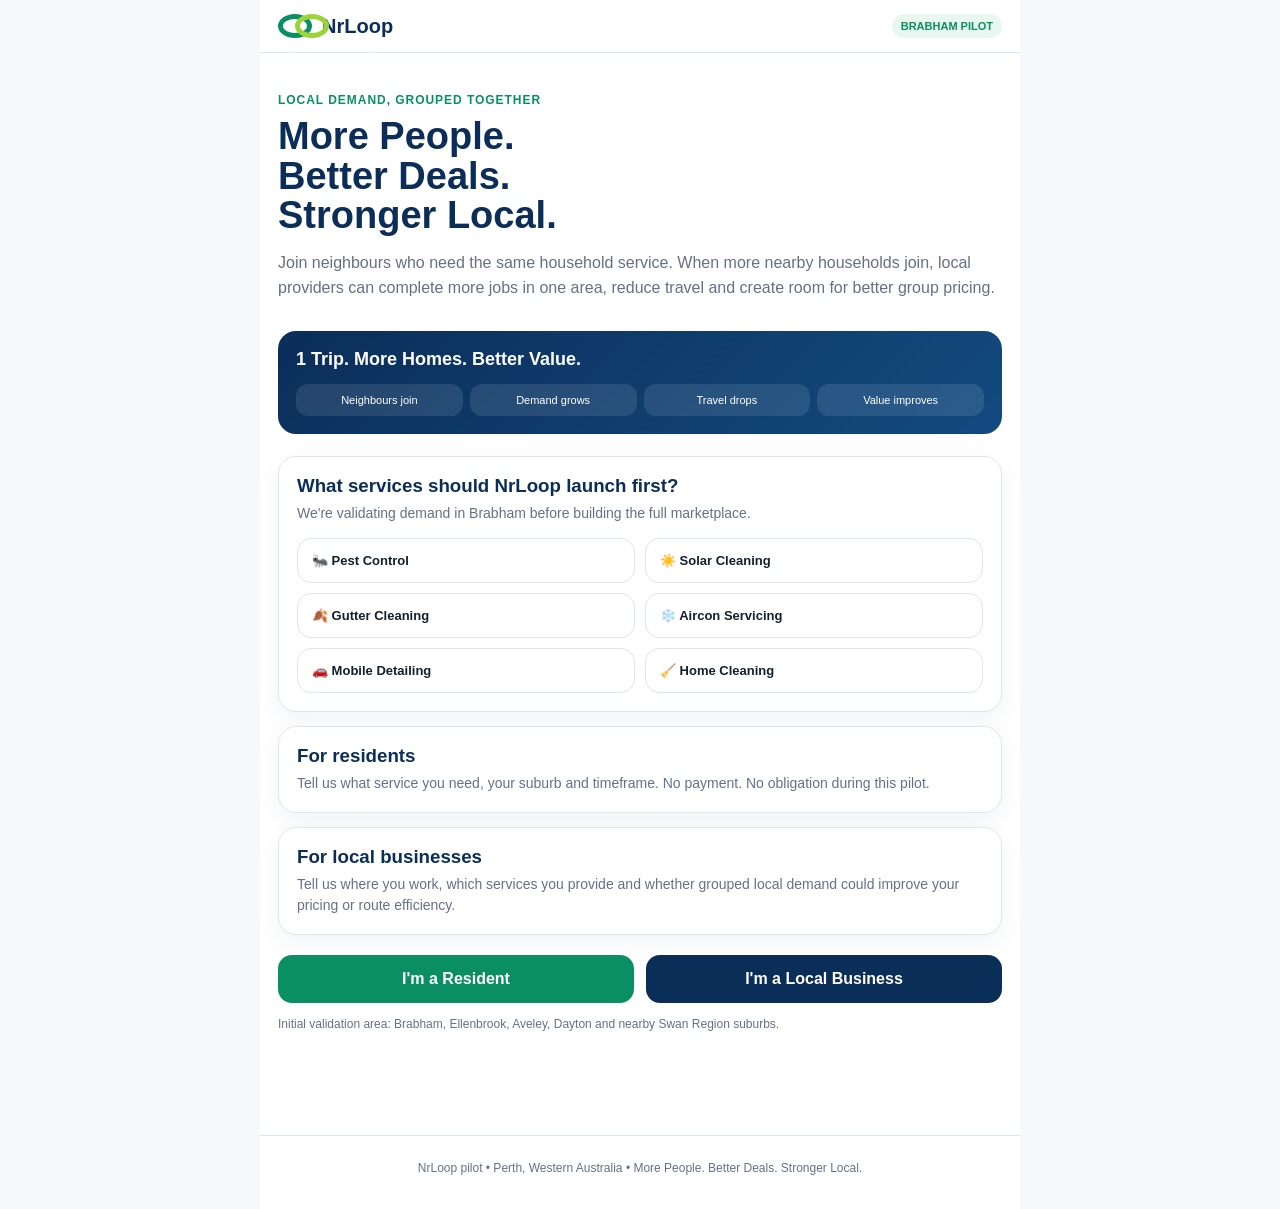
==== commit 169591ee: "Build mobile-first NrLoop resident and business interest pilot" ====
--- a/index.html
+++ b/index.html
@@ -1,945 +1,37 @@
 <!DOCTYPE html>
 <html lang="en">
 <head>
-<meta charset="UTF-8">
-<meta name="viewport" content="width=device-width, initial-scale=1.0">
-<title>NrLoop — Join as a customer, a business, or both</title>
-<link rel="preconnect" href="https://fonts.googleapis.com">
-<link rel="preconnect" href="https://fonts.gstatic.com" crossorigin>
-<link href="https://fonts.googleapis.com/css2?family=Fraunces:opsz,wght@9..144,400;9..144,500;9..144,600;9..144,700&family=Inter:wght@400;500;600;700&family=IBM+Plex+Mono:wght@400;500;600&display=swap" rel="stylesheet">
+<meta charset="UTF-8" />
+<meta name="viewport" content="width=device-width, initial-scale=1.0" />
+<title>NrLoop — More People. Better Deals. Stronger Local.</title>
+<meta name="description" content="NrLoop helps neighbours group local service demand so nearby businesses can offer better value with less travel." />
 <style>
-  :root{
-    --ink: #1B2A22;
-    --paper: #F5F0E6;
-    --paper-dim: #EBE4D4;
-    --gold: #C9971E;
-    --gold-soft: #E9C978;
-    --fern: #3D6B4F;
-    --fern-soft: #DCE8DD;
-    --brick: #8C3B2E;
-    --brick-soft: #F0DCD5;
-    --line: rgba(27,42,34,0.14);
-    --shadow: 0 10px 30px rgba(27,42,34,0.10);
-    --shadow-lg: 0 30px 80px rgba(20,30,25,0.20);
-  }
-  *{box-sizing:border-box;}
-  html,body{margin:0;padding:0;overflow-x:hidden;}
-  body{ background:var(--paper); color:var(--ink); font-family:'Inter',sans-serif; -webkit-font-smoothing:antialiased; }
-  h1,h2,h3{ font-family:'Fraunces',serif; font-weight:600; letter-spacing:-0.01em; }
-  .mono{ font-family:'IBM Plex Mono',monospace; }
-  button{ font-family:inherit; cursor:pointer; }
-  ::selection{ background:var(--gold-soft); }
-
-  .topbar{ display:flex; align-items:center; justify-content:space-between; flex-wrap:wrap; gap:10px; padding:22px 32px; max-width:1080px; margin:0 auto; }
-  .topbar-left{ display:flex; align-items:center; gap:10px; }
-  .brand-mark{ width:28px;height:28px; }
-  .brand-name{ font-family:'Fraunces',serif; font-weight:700; font-size:19px; }
-  .brand-tag{ font-size:11px; opacity:.5; font-family:'IBM Plex Mono',monospace; letter-spacing:.03em; }
-  @media (max-width:480px){
-    .topbar{ padding:16px 20px; }
-    .brand-tag{ display:none; }
-  }
-
-  /* ---------- WHY IT HELPS (meaningful value explainer) ---------- */
-  .why-it-helps{
-    background:var(--ink); color:var(--paper); border-radius:16px; padding:20px 24px; margin-bottom:22px;
-    display:flex; gap:14px; align-items:flex-start;
-  }
-  .why-it-helps .glyph{ font-size:20px; flex-shrink:0; margin-top:1px; }
-  .why-it-helps b{ display:block; font-size:13px; margin-bottom:4px; font-family:'Fraunces',serif; font-weight:600; font-size:15px; }
-  .why-it-helps p{ font-size:12.5px; line-height:1.6; opacity:.8; margin:0; }
-
-  /* ---------- OPTION-BASED "why you'll stay" picker ---------- */
-  .reason-grid{ display:flex; flex-direction:column; gap:9px; }
-  .reason-option{
-    display:flex; align-items:center; gap:12px; border:1.5px solid var(--line); border-radius:12px;
-    padding:12px 14px; background:var(--paper); text-align:left; transition:all .15s ease; width:100%;
-  }
-  .reason-option:hover{ border-color:var(--ink); }
-  .reason-option.selected{ border-color:var(--fern); background:var(--fern-soft); }
-  .reason-option .r-icon{ font-size:16px; flex-shrink:0; }
-  .reason-option .r-text{ font-size:13px; font-weight:600; flex:1; }
-  .reason-option .r-check{
-    width:18px; height:18px; border-radius:5px; border:1.5px solid var(--line); background:#fff;
-    display:flex; align-items:center; justify-content:center; font-size:10px; color:transparent; flex-shrink:0;
-  }
-  .reason-option.selected .r-check{ background:var(--fern); border-color:var(--fern); color:#fff; }
-
-  .wrap{ max-width:1080px; margin:0 auto; padding:12px 28px 60px; }
-  @media (max-width:600px){ .wrap{ padding:10px 18px 48px; } }
-  @media (max-width:480px){
-    .invite-strip{ padding:16px 18px; }
-    .coming-soon-strip{ padding:16px 18px; }
-  }
-  .view{ display:none; }
-  .view.active{ display:block; }
-
-  /* ---------- LANDING / ROLE SELECT ---------- */
-  .landing-hero{ text-align:center; max-width:640px; margin:26px auto 44px; }
-  .eyebrow{
-    display:inline-flex; align-items:center; gap:8px; font-family:'IBM Plex Mono',monospace;
-    font-size:12px; letter-spacing:.06em; text-transform:uppercase; color:var(--fern); margin-bottom:16px;
-  }
-  .eyebrow::before{ content:""; width:7px; height:7px; border-radius:50%; background:var(--fern); }
-  .landing-hero h1{ font-size:36px; line-height:1.15; margin:0 0 14px; }
-  .landing-hero h1 em{ font-style:normal; color:var(--brick); }
-  .landing-hero p{ font-size:15px; opacity:.7; line-height:1.6; margin:0; }
-
-  .role-grid{ display:grid; grid-template-columns:repeat(2,1fr); gap:18px; }
-  @media (max-width:720px){ .role-grid{grid-template-columns:1fr;} }
-
-  .role-card{
-    background:#fff; border:1.5px solid var(--line); border-radius:20px; padding:28px 24px;
-    text-align:left; transition:all .18s ease; position:relative; overflow:hidden;
-  }
-  .role-card:hover{ transform:translateY(-3px); box-shadow:var(--shadow); border-color:var(--ink); }
-  .role-card.selected{ border-color:var(--fern); box-shadow:0 0 0 2px var(--fern-soft); }
-  .role-card .role-check{
-    position:absolute; top:18px; right:18px; width:24px; height:24px; border-radius:7px;
-    border:1.5px solid var(--line); background:var(--paper); display:flex; align-items:center; justify-content:center;
-    font-size:13px; color:transparent; transition:all .15s ease;
-  }
-  .role-card.selected .role-check{ background:var(--fern); border-color:var(--fern); color:#fff; }
-  .role-card .role-icon{
-    width:44px; height:44px; border-radius:12px; display:flex; align-items:center; justify-content:center;
-    font-size:20px; margin-bottom:16px;
-  }
-  .role-card.customer .role-icon{ background:var(--fern-soft); color:var(--fern); }
-  .role-card.business .role-icon{ background:var(--gold-soft); color:#7A5A0E; }
-  .role-card h3{ font-size:18px; margin:0 40px 8px 0; }
-  .role-card p{ font-size:13px; opacity:.65; line-height:1.55; margin:0 0 16px; min-height:58px; }
-  .role-card .perk-line{ font-size:12px; font-weight:600; display:flex; align-items:center; gap:6px; margin-bottom:6px; }
-  .role-card .perk-line::before{ content:"✓"; color:var(--fern); font-weight:700; }
-  .why-it-helps-perk{ font-size:12.5px; font-weight:600; display:flex; align-items:center; gap:7px; margin-top:8px; color:var(--paper); }
-  .why-it-helps-perk::before{ content:"✓"; color:var(--gold-soft); font-weight:700; }
-
-  .role-hint{ text-align:center; font-size:13px; opacity:.6; margin:20px 0 16px; }
-
-  /* ---------- ABOUT / INFO (first page) ---------- */
-  .invite-strip{
-    display:flex; gap:14px; align-items:flex-start; background:#fff; border:1.5px solid var(--line);
-    border-radius:16px; padding:20px 22px; margin:8px 0 20px;
-  }
-  .invite-icon{ font-size:22px; flex-shrink:0; margin-top:1px; }
-  .invite-strip b{ display:block; font-size:14.5px; margin-bottom:5px; font-family:'Fraunces',serif; font-weight:600; }
-  .invite-strip p{ font-size:13px; line-height:1.6; opacity:.7; margin:0; }
-
-  .coming-soon-strip{
-    background:var(--paper-dim); border-radius:16px; padding:20px 22px; margin-bottom:8px;
-  }
-  .coming-soon-label{ font-size:11px; text-transform:uppercase; letter-spacing:.06em; font-weight:700; opacity:.55; font-family:'IBM Plex Mono',monospace; margin-bottom:12px; }
-  .coming-soon-chips{ display:flex; flex-wrap:wrap; gap:8px; margin-bottom:12px; }
-  .cs-chip{
-    background:#fff; border:1px solid var(--line); border-radius:100px; padding:7px 14px;
-    font-size:12.5px; font-weight:600; opacity:.85;
-  }
-  .coming-soon-note{ font-size:12.5px; line-height:1.6; opacity:.6; margin:0; }
-
-  .about-cta-row{ text-align:center; margin:32px auto 0; max-width:340px; }
-  .about-cta-hint{ font-size:12.5px; opacity:.55; margin:12px 0 0; }
-  .role-continue-row{ max-width:340px; margin:0 auto; }
-  .role-continue-row .btn:disabled{ opacity:.35; cursor:not-allowed; }
-
-  /* ---------- FORM SHELL (customer / business / both) ---------- */
-  .form-shell{ display:grid; grid-template-columns:0.85fr 1.15fr; gap:40px; align-items:flex-start; }
-  @media (max-width:900px){ .form-shell{grid-template-columns:1fr; gap:28px;} .side-panel{ position:static; } }
-
-  .side-panel{ position:sticky; top:20px; }
-  .back-link{ display:inline-flex; align-items:center; gap:6px; font-size:13px; font-weight:600; opacity:.6; margin-bottom:20px; background:none; border:none; padding:0; }
-  .back-link:hover{ opacity:1; }
-  .role-badge{
-    display:inline-flex; align-items:center; gap:8px; font-family:'IBM Plex Mono',monospace; font-size:11.5px;
-    letter-spacing:.04em; text-transform:uppercase; padding:7px 14px; border-radius:100px; margin-bottom:18px;
-  }
-  .role-badge.customer{ background:var(--fern-soft); color:var(--fern); }
-  .role-badge.business{ background:var(--gold-soft); color:#7A5A0E; }
-  .role-badge.both{ background:var(--brick-soft); color:var(--brick); }
-  .side-panel h2{ font-size:26px; margin:0 0 12px; }
-  .side-panel p.lede{ font-size:14px; opacity:.7; line-height:1.6; margin:0 0 26px; }
-
-  .mini-benefit{ display:flex; gap:12px; align-items:flex-start; margin-bottom:16px; }
-  .mini-benefit .dot{ width:26px; height:26px; border-radius:8px; background:var(--paper-dim); display:flex; align-items:center; justify-content:center; font-size:12px; flex-shrink:0; margin-top:1px; }
-  .mini-benefit b{ font-size:13.5px; display:block; margin-bottom:2px; }
-  .mini-benefit span{ font-size:12.5px; opacity:.6; line-height:1.5; }
-
-  .form-card{ background:#fff; border:1px solid var(--line); border-radius:22px; box-shadow:var(--shadow-lg); overflow:hidden; }
-  .progress-track{ height:4px; background:var(--paper-dim); }
-  .progress-fill{ height:100%; background:linear-gradient(90deg, var(--fern), var(--gold)); transition:width .35s ease; }
-  .step-header{ padding:26px 30px 0; display:flex; justify-content:space-between; align-items:center; }
-  .step-count{ font-family:'IBM Plex Mono',monospace; font-size:11.5px; opacity:.5; letter-spacing:.03em; }
-  .step-dots{ display:flex; gap:6px; }
-  .step-dots span{ width:6px; height:6px; border-radius:50%; background:var(--paper-dim); }
-  .step-dots span.done{ background:var(--fern); }
-  .step-dots span.current{ background:var(--gold); }
-  .step-body{ padding:18px 30px 30px; }
-  .step-body h3{ font-size:20px; margin:0 0 6px; }
-  .step-body p.hint{ font-size:13px; opacity:.6; margin:0 0 22px; line-height:1.5; }
-
-  .field{ margin-bottom:15px; }
-  .field label{ display:block; font-size:12px; font-weight:600; margin-bottom:7px; }
-  .field .field-sub{ display:block; font-size:11.5px; opacity:.5; margin:-4px 0 10px; }
-  .field input, .field select, .field textarea{
-    width:100%; padding:11px 13px; border:1px solid var(--line); border-radius:10px; font-size:13.5px;
-    font-family:inherit; background:var(--paper); resize:none;
-  }
-  .field input:focus, .field select:focus, .field textarea:focus{ outline:none; border-color:var(--gold); box-shadow:0 0 0 3px var(--gold-soft); }
-  .row2{ display:grid; grid-template-columns:1fr 1fr; gap:14px; }
-  @media (max-width:480px){ .row2{grid-template-columns:1fr;} }
-
-  .subsection-label{ font-size:11px; text-transform:uppercase; letter-spacing:.05em; opacity:.5; font-weight:700; margin:22px 0 12px; font-family:'IBM Plex Mono',monospace; }
-  .subsection-label:first-child{ margin-top:0; }
-
-  .chip-select{ border:1.5px solid var(--line); background:var(--paper); padding:8px 15px; border-radius:100px; font-size:13px; font-weight:600; transition:all .15s ease; }
-  .chip-select.selected{ background:var(--ink); border-color:var(--ink); color:var(--paper); }
-  .chip-select:hover:not(.selected){ border-color:var(--ink); }
-  .chip-row{ display:flex; flex-wrap:wrap; gap:9px; }
-
-  .service-cards{ display:flex; flex-wrap:wrap; gap:9px; }
-  .service-card{ flex:1 1 calc(50% - 9px); min-width:135px; border:1.5px solid var(--line); border-radius:13px; padding:13px; text-align:left; background:var(--paper); transition:all .15s ease; position:relative; }
-  .service-card .icon{ font-size:17px; margin-bottom:6px; display:block; }
-  .service-card b{ font-size:12.5px; display:block; }
-  .service-card.selected{ border-color:var(--fern); background:var(--fern-soft); }
-  .service-card .check{ position:absolute; top:10px; right:10px; width:16px; height:16px; border-radius:50%; border:1.5px solid var(--line); background:#fff; display:flex; align-items:center; justify-content:center; font-size:9px; color:transparent; }
-  .service-card.selected .check{ background:var(--fern); border-color:var(--fern); color:#fff; }
-
-  .star-row{ display:flex; gap:7px; margin-bottom:6px; }
-  .star{ width:40px; height:40px; border-radius:11px; border:1.5px solid var(--line); background:var(--paper); font-size:17px; display:flex; align-items:center; justify-content:center; transition:all .15s ease; }
-  .star.active{ background:var(--gold-soft); border-color:var(--gold); }
-  .star-caption{ font-size:12px; opacity:.55; margin-bottom:20px; min-height:15px; }
-
-  .step-actions{ display:flex; gap:12px; margin-top:6px; }
-  .btn{ border:none; padding:12px 22px; border-radius:11px; font-weight:700; font-size:14px; background:var(--ink); color:var(--paper); transition:opacity .15s ease, transform .1s ease; }
-  .btn:hover{ opacity:.88; }
-  .btn:active{ transform:scale(.98); }
-  .btn.secondary{ background:transparent; border:1.5px solid var(--line); color:var(--ink); }
-  .btn.grow{ flex:1; }
-  .btn.full{ width:100%; }
-  .error-msg{ font-size:13px; font-weight:700; color:var(--brick); margin-top:-6px; margin-bottom:12px; display:none; padding:10px 14px; background:var(--brick-soft); border-radius:8px; }
-  .error-msg.show{ display:block; }
-
-  /* ---------- Terms & Conditions step ---------- */
-  .tc-box{
-    background:var(--paper); border:1px solid var(--line); border-radius:12px; padding:16px 18px;
-    max-height:220px; overflow-y:auto; margin-bottom:16px;
-  }
-  .tc-box p{ font-size:12.5px; line-height:1.6; opacity:.8; margin:0 0 12px; }
-  .tc-box p:last-child{ margin-bottom:0; }
-  .tc-box strong{ color:var(--ink); opacity:1; }
-  .tc-agree-row{
-    display:flex; align-items:flex-start; gap:10px; font-size:12.5px; line-height:1.5; opacity:.85;
-    margin-bottom:6px; cursor:pointer;
-  }
-  .tc-agree-row input{ margin-top:2px; flex-shrink:0; width:16px; height:16px; accent-color:var(--fern); }
-
-  /* ---------- BENEFITS / RETENTION PANEL (on confirmation) ---------- */
-  .confirm-top{ padding:40px 34px 10px; text-align:center; }
-  .confirm-ring{ margin:0 auto 18px; }
-  .confirm-top h2{ font-size:25px; margin:0 0 8px; }
-  .confirm-top p{ font-size:13.5px; opacity:.7; max-width:40ch; margin:0 auto 16px; line-height:1.6; }
-  .interest-badge{ display:inline-flex; align-items:center; gap:8px; background:var(--paper-dim); border-radius:100px; padding:8px 16px; font-family:'IBM Plex Mono',monospace; font-size:12.5px; margin-bottom:6px; }
-
-  .benefits-section{ padding:14px 34px 34px; }
-  .benefits-title{ font-size:11px; text-transform:uppercase; letter-spacing:.06em; opacity:.5; font-weight:700; text-align:center; margin:18px 0 16px; font-family:'IBM Plex Mono',monospace; }
-  .benefit-grid{ display:grid; grid-template-columns:1fr 1fr; gap:12px; }
-  @media (max-width:560px){ .benefit-grid{grid-template-columns:1fr;} }
-  .benefit-card{ background:var(--paper); border:1px solid var(--line); border-radius:14px; padding:16px; }
-  .benefit-card .tier-icon{ width:30px;height:30px;border-radius:9px; display:flex;align-items:center;justify-content:center; font-size:14px; margin-bottom:10px; }
-  .benefit-card b{ font-size:13.5px; display:block; margin-bottom:4px; }
-  .benefit-card span{ font-size:12px; opacity:.65; line-height:1.5; }
-
-  .restart-row{ text-align:center; padding:0 34px 34px; }
-
-  footer{ text-align:center; padding:30px; font-size:12px; opacity:.4; font-family:'IBM Plex Mono',monospace; }
-
-  @media (prefers-reduced-motion: reduce){ *{ animation:none !important; transition:none !important; } }
+:root{--navy:#0b2e59;--green:#0a8f62;--lime:#9bd33b;--bg:#f6f8fb;--text:#14202b;--muted:#667085;--card:#fff;--line:#dfe5ec;--soft:#e9f7f1;--warn:#fff7e8}*{box-sizing:border-box}html{scroll-behavior:smooth}body{margin:0;font-family:Inter,Arial,sans-serif;color:var(--text);background:var(--bg)}button,input,select,textarea{font:inherit}.app{max-width:760px;margin:0 auto;min-height:100vh;background:#fff}.top{position:sticky;top:0;z-index:20;background:rgba(255,255,255,.96);backdrop-filter:blur(10px);border-bottom:1px solid var(--line);padding:14px 18px;display:flex;justify-content:space-between;align-items:center}.brand{display:flex;align-items:center;gap:10px;font-weight:800;color:var(--navy);font-size:20px}.mark{width:34px;height:24px;border-radius:50%;border:5px solid var(--green);position:relative}.mark:after{content:"";position:absolute;width:24px;height:14px;border:5px solid var(--lime);border-radius:50%;right:-22px;top:-5px}.pilot{font-size:11px;font-weight:700;color:var(--green);background:var(--soft);padding:6px 9px;border-radius:99px}.view{display:none;padding:22px 18px 90px}.view.active{display:block}.hero{padding:18px 0 8px}.eyebrow{color:var(--green);font-weight:800;font-size:12px;text-transform:uppercase;letter-spacing:.08em}.hero h1{font-size:38px;line-height:1.04;margin:10px 0 14px;color:var(--navy)}.hero p{font-size:16px;line-height:1.6;color:var(--muted);margin:0}.strip{margin:22px 0;background:linear-gradient(135deg,var(--navy),#134a7f);color:white;border-radius:18px;padding:18px}.strip strong{font-size:18px}.flow{display:grid;grid-template-columns:repeat(4,1fr);gap:7px;margin-top:14px}.flow div{background:rgba(255,255,255,.1);padding:10px 6px;border-radius:12px;text-align:center;font-size:11px}.card{border:1px solid var(--line);border-radius:18px;padding:18px;margin:14px 0;background:var(--card);box-shadow:0 8px 24px rgba(11,46,89,.06)}.card h3{margin:0 0 6px;color:var(--navy)}.card p{margin:0;color:var(--muted);line-height:1.5;font-size:14px}.services{display:grid;grid-template-columns:repeat(2,1fr);gap:10px;margin-top:14px}.service{padding:14px;border:1px solid var(--line);border-radius:14px;background:#fff;font-weight:700;font-size:13px}.ctaGrid{display:grid;grid-template-columns:1fr 1fr;gap:12px;margin-top:20px}.btn{border:0;border-radius:14px;padding:15px 16px;font-weight:800;cursor:pointer}.btn.primary{background:var(--green);color:white}.btn.secondary{background:var(--navy);color:white}.btn.light{background:#eef3f7;color:var(--navy)}.btn.full{width:100%}.note{font-size:12px;color:var(--muted);line-height:1.5}.sectionTitle{font-size:27px;color:var(--navy);margin:4px 0}.formGroup{margin:15px 0}.formGroup label{display:block;font-weight:700;font-size:13px;margin-bottom:7px}.formGroup input,.formGroup select,.formGroup textarea{width:100%;padding:13px;border:1px solid var(--line);border-radius:12px;background:#fff;outline:none}.formGroup input:focus,.formGroup select:focus,.formGroup textarea:focus{border-color:var(--green);box-shadow:0 0 0 3px rgba(10,143,98,.12)}.choiceGrid{display:grid;grid-template-columns:1fr 1fr;gap:8px}.choice{border:1px solid var(--line);border-radius:12px;padding:11px;background:#fff;font-size:13px;font-weight:700}.choice input{margin-right:7px}.success{display:none;background:var(--soft);border:1px solid #bfe7d6;border-radius:16px;padding:18px;margin-top:18px}.success.show{display:block}.success h3{margin:0 0 7px;color:var(--green)}.footer{padding:25px 18px 34px;border-top:1px solid var(--line);font-size:12px;color:var(--muted);text-align:center}.back{background:none;border:0;color:var(--green);font-weight:800;padding:0;margin-bottom:12px}.kpi{display:grid;grid-template-columns:repeat(3,1fr);gap:10px;margin:16px 0}.kpi div{background:#f4f7fa;border-radius:14px;padding:14px;text-align:center}.kpi b{display:block;color:var(--navy);font-size:18px}.kpi span{font-size:11px;color:var(--muted)}.privacy{background:var(--warn);border-radius:14px;padding:13px;font-size:12px;color:#6d5321;margin-top:14px}.mini{font-size:12px;color:var(--muted)}.status{margin-top:10px;font-size:12px;font-weight:700}.status.error{color:#b42318}.status.ok{color:var(--green)}@media(max-width:560px){.hero h1{font-size:34px}.flow{grid-template-columns:1fr 1fr}.ctaGrid,.choiceGrid{grid-template-columns:1fr}.services{grid-template-columns:1fr 1fr}.top{padding:12px 14px}.view{padding-left:14px;padding-right:14px}.kpi{grid-template-columns:1fr 1fr 1fr}}@media(max-width:360px){.hero h1{font-size:30px}.services{grid-template-columns:1fr}.kpi{grid-template-columns:1fr}}
 </style>
 </head>
 <body>
-
-<div class="topbar">
-  <div class="topbar-left">
-    <svg class="brand-mark" viewBox="0 0 32 32" fill="none">
-      <circle cx="16" cy="16" r="13" stroke="#1B2A22" stroke-width="2.4"/>
-      <path d="M16 3a13 13 0 0 1 13 13" stroke="#C9971E" stroke-width="2.4" stroke-linecap="round"/>
-    </svg>
-    <span class="brand-name">NrLoop</span>
-    <span class="brand-tag">&nbsp;· JOIN THE LOOP</span>
-  </div>
-</div>
-
-<div class="wrap">
-
-  <!-- ============ VIEW: ABOUT / INFO (first page) ============ -->
-  <div class="view active" id="view-about">
-    <div class="landing-hero">
-      <div class="eyebrow">From local, for local</div>
-      <h1>Hey neighbour —<br><em>this is early, and your take on it matters.</em></h1>
-      <p>NrLoop is a simple idea being tested: bring people nearby together on the services they already need — pest control, cleaning, gardening, handyman work and more — so the price drops the moment enough neighbours join in. What matters most right now is one thing: would this actually get used, and what would make it better?</p>
-    </div>
-
-    <div class="invite-strip">
-      <div class="invite-icon">🙌</div>
-      <div>
-        <b>The real magic is doing this with people you know.</b>
-        <p>A group deal works best when a couple of neighbours or friends join in together — everyone's price drops at once. Once launched, a simple invite link will make that easy to share straight from a phone. For now, it's worth thinking about who'd be worth bringing along.</p>
-      </div>
-    </div>
-
-    <div class="coming-soon-strip">
-      <div class="coming-soon-label">More categories are on the way</div>
-      <div class="coming-soon-chips">
-        <span class="cs-chip">⚡ Electrician</span>
-        <span class="cs-chip">🔧 Plumbing</span>
-        <span class="cs-chip">🐾 Pet Care</span>
-        <span class="cs-chip">📚 Tutoring</span>
-        <span class="cs-chip">📦 Moving Help</span>
-        <span class="cs-chip">💻 Tech Support</span>
-      </div>
-      <p class="coming-soon-note">Every category added follows the same idea — group up, pay less. Early members get first access and the best group rates as each new one comes online.</p>
-    </div>
-
-    <div class="about-cta-row">
-      <button type="button" class="btn full" id="about-continue-btn">Get started</button>
-      <p class="about-cta-hint">Takes about a minute — just a few honest questions, no account needed.</p>
-    </div>
-  </div>
-
-  <!-- ============ VIEW: LANDING / ROLE SELECT ============ -->
-  <div class="view" id="view-landing">
-    <div class="landing-hero">
-      <div class="eyebrow">Before we launch, tell us how you'd use it</div>
-      <h1>How would you like<br>to <em>join NrLoop?</em></h1>
-      <p>Whether you're chasing a better price or bringing customers to your business, the loop works better with you in it. Pick what fits — you can always add the other side later.</p>
-    </div>
-
-    <div class="role-grid">
-      <button class="role-card customer" data-toggle-role="customer">
-        <span class="role-check">✓</span>
-        <div class="role-icon">🧺</div>
-        <h3>I'm a Customer</h3>
-      </button>
-
-      <button class="role-card business" data-toggle-role="business">
-        <span class="role-check">✓</span>
-        <div class="role-icon">🏪</div>
-        <h3>I'm a Business Owner</h3>
-      </button>
-    </div>
-
-    <p class="role-hint" id="role-hint">Tick one, or both if you're a business owner who'd also use NrLoop as a customer.</p>
-    <div class="role-continue-row">
-      <button type="button" class="btn full" id="role-continue-btn" disabled>Continue</button>
-    </div>
-  </div>
-
-  <!-- ============ VIEW: FORM (shared shell, content injected per role) ============ -->
-  <div class="view" id="view-form">
-    <div class="form-shell">
-      <div class="side-panel">
-        <button class="back-link" id="back-to-landing">&larr; Choose a different path</button>
-        <div id="role-badge-slot"></div>
-        <h2 id="side-heading"></h2>
-        <div class="why-it-helps">
-          <div class="glyph">💡</div>
-          <div><b>Why this helps you</b><p id="why-it-helps-text"></p>
-            <div id="why-it-helps-perks"></div>
-          </div>
-        </div>
-        <div class="why-it-helps" id="cross-sell-box" style="display:none;">
-          <div class="glyph">🔁</div>
-          <div><b id="cross-sell-title"></b><p id="cross-sell-text"></p></div>
-        </div>
-        <div id="mini-benefits"></div>
-      </div>
-
-      <div class="form-card">
-        <div class="progress-track"><div class="progress-fill" id="progress-fill" style="width:50%"></div></div>
-        <form id="role-form">
-          <div class="step" data-step="1">
-            <div class="step-header">
-              <span class="step-count mono">STEP 1 OF 2</span>
-              <div class="step-dots"><span class="current"></span><span></span></div>
-            </div>
-            <div class="step-body" id="step1-body"></div>
-          </div>
-          <div class="step" data-step="2" style="display:none;">
-            <div class="step-header">
-              <span class="step-count mono">STEP 2 OF 2</span>
-              <div class="step-dots"><span class="done"></span><span class="current"></span></div>
-            </div>
-            <div class="step-body">
-              <h3 id="step2-heading">What would keep you around?</h3>
-              <p class="hint" id="step2-hint">Be honest — this shapes what we build next.</p>
-              <div class="star-row" id="star-row"></div>
-              <div class="star-caption" id="star-caption">Tap a star to rate</div>
-              <div class="field">
-                <label id="feedback-label">What would make you stick with NrLoop long-term?</label>
-                <span class="field-sub">Pick any that apply</span>
-                <div class="reason-grid" id="reason-list"></div>
-              </div>
-              <div class="error-msg" id="err-2">Give it a star rating before you submit.</div>
-              <div class="step-actions">
-                <button type="button" class="btn secondary" id="back-to-step1">Back</button>
-                <button type="submit" class="btn grow" id="submit-btn">Submit &amp; join the loop</button>
-              </div>
-            </div>
-          </div>
-
-          <div class="step" data-step="3" style="display:none;">
-            <div class="step-header">
-              <span class="step-count mono">STEP 3 OF 3</span>
-              <div class="step-dots"><span class="done"></span><span class="done"></span><span class="current"></span></div>
-            </div>
-            <div class="step-body">
-              <h3>Business Terms &amp; Conditions</h3>
-              <p class="hint">One last thing — this is what keeps prices, deals and protections trustworthy for the customers who join your groups.</p>
-              <div class="tc-box">
-                <p><strong>Keep bookings on NrLoop.</strong> Once a customer joins your deal through NrLoop, please don't invite them to book, pay, or rebook with you directly outside the platform for that same service. This is what keeps their price-lock, guarantee and refund protection valid — if a booking moves off-platform, NrLoop can no longer protect that customer if something goes wrong.</p>
-                <p><strong>Accurate listings.</strong> Deals must reflect a genuine service you can actually deliver at the price and group size stated.</p>
-                <p><strong>Fair dealing with repeat customers.</strong> Customers who complete a deal with you are welcome to book with you again — just keep future bookings through NrLoop too, so their loyalty perks and your repeat-customer credit keep counting.</p>
-                <p><strong>Platform fee.</strong> The platform fee is deducted automatically from each completed booking, shown clearly on your dashboard before you launch a deal.</p>
-              </div>
-              <label class="tc-agree-row" for="tc-agree">
-                <input type="checkbox" id="tc-agree">
-                <span>I've read and agree to the NrLoop Business Terms &amp; Conditions, including keeping bookings with NrLoop customers on the platform.</span>
-              </label>
-              <div class="error-msg" id="err-3">Please agree to the terms to finish joining as a business.</div>
-              <div class="step-actions">
-                <button type="button" class="btn secondary" id="back-to-step2">Back</button>
-                <button type="submit" class="btn grow" id="submit-btn-3">Agree &amp; join the loop</button>
-              </div>
-            </div>
-          </div>
-        </form>
-      </div>
-    </div>
-  </div>
-
-  <!-- ============ VIEW: CONFIRMATION ============ -->
-  <div class="view" id="view-confirm">
-    <div class="form-card" style="max-width:640px;margin:20px auto 0;">
-      <div class="confirm-top">
-        <div class="confirm-ring" id="confirm-ring"></div>
-        <h2 id="confirm-heading">You're officially in the loop.</h2>
-        <p id="confirm-sub">We'll be in touch the moment NrLoop launches near you.</p>
-        <div class="interest-badge">Registration <strong id="reg-number">#242</strong></div>
-      </div>
-      <div class="benefits-section">
-        <div class="benefits-title" id="benefits-title">Why members stick around</div>
-        <div class="benefit-grid" id="benefit-grid"></div>
-      </div>
-      <div class="restart-row">
-        <button type="button" class="btn secondary full" id="restart-btn">Submit another response</button>
-      </div>
-    </div>
-  </div>
-
-</div>
-
-<footer>NRLOOP — EARLY FEEDBACK STAGE · YOUR ANSWERS ARE RECORDED TO HELP SHAPE WHAT'S BUILT NEXT</footer>
-
+<div class="app">
+<header class="top"><div class="brand"><span class="mark"></span><span>NrLoop</span></div><span class="pilot">BRABHAM PILOT</span></header>
+<main id="home" class="view active">
+<section class="hero"><div class="eyebrow">Local demand, grouped together</div><h1>More People.<br>Better Deals.<br>Stronger Local.</h1><p>Join neighbours who need the same household service. When more nearby households join, local providers can complete more jobs in one area, reduce travel and create room for better group pricing.</p></section>
+<section class="strip"><strong>1 Trip. More Homes. Better Value.</strong><div class="flow"><div>Neighbours join</div><div>Demand grows</div><div>Travel drops</div><div>Value improves</div></div></section>
+<section class="card"><h3>What services should NrLoop launch first?</h3><p>We're validating demand in Brabham before building the full marketplace.</p><div class="services"><div class="service">🐜 Pest Control</div><div class="service">☀️ Solar Cleaning</div><div class="service">🍂 Gutter Cleaning</div><div class="service">❄️ Aircon Servicing</div><div class="service">🚗 Mobile Detailing</div><div class="service">🧹 Home Cleaning</div></div></section>
+<section class="card"><h3>For residents</h3><p>Tell us what service you need, your suburb and timeframe. No payment. No obligation during this pilot.</p></section>
+<section class="card"><h3>For local businesses</h3><p>Tell us where you work, which services you provide and whether grouped local demand could improve your pricing or route efficiency.</p></section>
+<div class="ctaGrid"><button class="btn primary" onclick="showView('resident')">I'm a Resident</button><button class="btn secondary" onclick="showView('business')">I'm a Local Business</button></div><p class="note">Initial validation area: Brabham, Ellenbrook, Aveley, Dayton and nearby Swan Region suburbs.</p>
+</main>
+<main id="resident" class="view"><button class="back" onclick="showView('home')">← Back</button><div class="eyebrow">Resident interest</div><h2 class="sectionTitle">Join your local NrLoop</h2><p class="note">Register interest in under a minute. This is demand validation only — no payment is taken.</p>
+<form id="residentForm"><input type="hidden" name="formType" value="resident"><div class="formGroup"><label>First name *</label><input name="firstName" required></div><div class="formGroup"><label>Mobile *</label><input name="mobile" inputmode="tel" required></div><div class="formGroup"><label>Email *</label><input name="email" type="email" required></div><div class="formGroup"><label>Suburb *</label><input name="suburb" placeholder="e.g. Brabham" required></div><div class="formGroup"><label>Postcode *</label><input name="postcode" inputmode="numeric" placeholder="6055" required></div><div class="formGroup"><label>Services you're interested in *</label><div class="choiceGrid"><label class="choice"><input type="checkbox" name="services" value="Pest Control">Pest Control</label><label class="choice"><input type="checkbox" name="services" value="Solar Cleaning">Solar Cleaning</label><label class="choice"><input type="checkbox" name="services" value="Gutter Cleaning">Gutter Cleaning</label><label class="choice"><input type="checkbox" name="services" value="Aircon Servicing">Aircon Servicing</label><label class="choice"><input type="checkbox" name="services" value="Mobile Detailing">Mobile Detailing</label><label class="choice"><input type="checkbox" name="services" value="Home Cleaning">Home Cleaning</label></div></div><div class="formGroup"><label>When would you likely need it?</label><select name="timeframe"><option>Within 2 weeks</option><option>Within 1 month</option><option>Within 3 months</option><option>Just interested for future</option></select></div><div class="formGroup"><label>How would you prefer to use NrLoop?</label><select name="bookingPreference"><option>Join a group for a better price</option><option>Book a single job if needed</option><option>Either option</option></select></div><div class="formGroup"><label>Anything else you'd like us to know?</label><textarea name="notes" rows="3"></textarea></div><label class="mini"><input type="checkbox" name="consent" required> I agree NrLoop may contact me about this local pilot and related service opportunities.</label><div class="privacy">Your contact details are collected for the pilot and are not displayed publicly to service providers.</div><button class="btn primary full" type="submit" style="margin-top:16px">Register My Interest</button><div id="residentStatus" class="status"></div></form><div id="residentSuccess" class="success"><h3>You're in the loop ✓</h3><p>Thanks. Your resident interest has been recorded. We'll use this to understand where local demand is building.</p></div></main>
+<main id="business" class="view"><button class="back" onclick="showView('home')">← Back</button><div class="eyebrow">Local business interest</div><h2 class="sectionTitle">More jobs. Less travel.</h2><p class="note">Help us understand whether concentrated local demand could create a better service run for your business.</p><div class="kpi"><div><b>1 area</b><span>denser route</span></div><div><b>More jobs</b><span>per trip</span></div><div><b>Less travel</b><span>between homes</span></div></div>
+<form id="businessForm"><input type="hidden" name="formType" value="business"><div class="formGroup"><label>Business / Trading name *</label><input name="businessName" required></div><div class="formGroup"><label>Contact name *</label><input name="contactName" required></div><div class="formGroup"><label>Business email *</label><input name="email" type="email" required></div><div class="formGroup"><label>Business mobile *</label><input name="mobile" inputmode="tel" required></div><div class="formGroup"><label>ABN</label><input name="abn" inputmode="numeric"></div><div class="formGroup"><label>Primary service area *</label><input name="serviceArea" placeholder="e.g. Brabham / Ellenbrook / Swan" required></div><div class="formGroup"><label>Approximate travel radius</label><select name="radius"><option>0–5 km</option><option>5–10 km</option><option>10–20 km</option><option>20+ km</option></select></div><div class="formGroup"><label>Main service *</label><select name="mainService" required><option value="">Select</option><option>Pest Control</option><option>Solar Cleaning</option><option>Gutter Cleaning</option><option>Aircon Servicing</option><option>Mobile Detailing</option><option>Home Cleaning</option><option>Other Home Service</option></select></div><div class="formGroup"><label>Could grouped same-area bookings help you offer better value?</label><select name="groupPricing"><option>Yes</option><option>Possibly — depends on job numbers</option><option>Not sure yet</option><option>No</option></select></div><div class="formGroup"><label>Ideal number of nearby jobs in one service run</label><select name="idealJobs"><option>3–5</option><option>6–10</option><option>11–15</option><option>15+</option></select></div><div class="formGroup"><label>What would make NrLoop valuable to your business?</label><textarea name="businessNotes" rows="4" placeholder="e.g. lower travel, full-day local route, new customers, predictable demand"></textarea></div><label class="mini"><input type="checkbox" name="consent" required> I agree NrLoop may contact me about the pilot and local demand opportunities.</label><div class="privacy">Customer direct contact details are not intended to be publicly exposed during the marketplace discovery stage.</div><button class="btn secondary full" type="submit" style="margin-top:16px">Register Business Interest</button><div id="businessStatus" class="status"></div></form><div id="businessSuccess" class="success"><h3>Business interest recorded ✓</h3><p>Thanks. We'll use this information to validate service coverage, route density and potential group-pricing economics.</p></div></main>
+<footer class="footer">NrLoop pilot • Perth, Western Australia • More People. Better Deals. Stronger Local.</footer></div>
 <script>
-/* ============ SHARED DATA ============ */
-/* ============ GOOGLE SHEETS SUBMISSION ============ */
-/* Paste your deployed Google Apps Script Web App URL below (see setup instructions). */
-const GOOGLE_SCRIPT_URL = "https://script.google.com/macros/s/AKfycbwc58ufBObqWAjY0eS49U5ApPL8UpufS1kyTvsLRyKiTbKluylkpHXgWQ1hSUvg7MV7XA/exec";
-
-function submitToGoogleSheet(payload){
-  if(!GOOGLE_SCRIPT_URL || GOOGLE_SCRIPT_URL.indexOf("PASTE_YOUR") === 0){
-    console.warn("NrLoop: GOOGLE_SCRIPT_URL not set — submission was not sent anywhere.");
-    return;
-  }
-  fetch(GOOGLE_SCRIPT_URL, {
-    method: "POST",
-    mode: "no-cors",
-    headers: { "Content-Type": "application/x-www-form-urlencoded" },
-    body: new URLSearchParams(payload)
-  }).catch(err => console.warn("NrLoop: submission failed to send", err));
-}
-
-const SUBURBS = ["Brabham", "Ellenbrook", "Swan Valley", "Perth Metro", "Other"];
-const SERVICES = [
-  { key:"pest", icon:"🐜", label:"Pest Control" },
-  { key:"clean", icon:"🧽", label:"Cleaning" },
-  { key:"detail", icon:"🚗", label:"Car Detailing" },
-  { key:"home", icon:"🏡", label:"Home Services" },
-  { key:"garden", icon:"🌿", label:"Gardening & Lawns" },
-  { key:"handyman", icon:"🔧", label:"Handyman" },
-  { key:"pool", icon:"🏊", label:"Pool Care" },
-  { key:"paint", icon:"🎨", label:"Painting" }
-];
-const CATEGORIES = ["Pest Control", "Cleaning", "Car Detailing", "Home Services", "Gardening & Lawns", "Handyman", "Pool Care", "Painting", "Other"];
-
-let interestCount = 241;
-let state = { role:null, name:"", email:"", suburb:null, services:new Set(),
-  bizName:"", bizCategory:"", bizVolume:"", rating:0, reasons:new Set() };
-
-/* ============ RING HELPER ============ */
-function ringSvg(pct, size, stroke, fg){
-  const r = (size/2) - stroke;
-  const c = 2 * Math.PI * r;
-  const offset = c - (Math.min(pct,1) * c);
-  return `<svg width="${size}" height="${size}" viewBox="0 0 ${size} ${size}" style="transform:rotate(-90deg);">
-    <circle cx="${size/2}" cy="${size/2}" r="${r}" fill="none" stroke="var(--paper-dim)" stroke-width="${stroke}"/>
-    <circle cx="${size/2}" cy="${size/2}" r="${r}" fill="none" stroke="${fg||'var(--gold)'}" stroke-width="${stroke}"
-      stroke-linecap="round" stroke-dasharray="${c}" stroke-dashoffset="${offset}" style="transition:stroke-dashoffset .5s ease;"/>
-  </svg>`;
-}
-function escapeHtml(s){
-  return (s||'').replace(/[&<>"']/g, m => ({'&':'&amp;','<':'&lt;','>':'&gt;','"':'&quot;',"'":'&#39;'}[m]));
-}
-function showView(id){
-  document.querySelectorAll('.view').forEach(v=>v.classList.remove('active'));
-  document.getElementById(id).classList.add('active');
-  window.scrollTo({top:0, behavior:'auto'});
-}
-
-document.getElementById('about-continue-btn').addEventListener('click', ()=>{
-  showView('view-landing');
-});
-
-/* ============ ROLE CONTENT CONFIG ============ */
-const ROLE_CONTENT = {
-  customer:{
-    badgeClass:"customer", badgeLabel:"Joining as a customer",
-    heading:"What would you love to save on?", lede:"A couple of quick details so we can match you to deals near you and remember what you care about.",
-    whyHelpsCard:"The services you already pay for — pest control, cleaning, detailing — cost less the moment your neighbours join too, with no coupon-hunting required.",
-    cardPerks:["Price only ever drops after you join","Earn Priority Points to use on any service"],
-    miniBenefits:[
-      {icon:"💸", title:"Prices only drop", text:"Join early and the price only ever gets better as the group fills."},
-      {icon:"🔒", title:"Price-lock guarantee", text:"Your price locks in the moment you join — it only ever goes down from there, never up."},
-      {icon:"🎯", title:"Priority Points", text:"Every completed deal earns points you can put toward any other service on NrLoop — not just where you earned them."},
-      {icon:"✅", title:"Trusted local businesses", text:"Every business on NrLoop is vetted — not random online sellers."}
-    ],
-    step2Heading:"What would keep you coming back?",
-    step2Hint:"On a scale of 1 to 5, how likely are you to become a regular?",
-    feedbackLabel:"What would make NrLoop your go-to, every time?",
-    feedbackPlaceholder:"e.g. seeing my savings add up, or referral rewards",
-    reasonOptions:[
-      "Seeing my savings add up over time",
-      "Referral rewards for bringing neighbours along",
-      "Priority Points I can use on other services",
-      "Easy re-booking with businesses I've already trusted",
-      "Clear, upfront pricing with no surprises"
-    ],
-    confirmHeadingTemplate:name=>`You're in the loop, ${name}.`,
-    confirmSub:"We'll email you the moment deals open near you — and founding members get first access to launch pricing.",
-    benefitsTitle:"Why customers stick around",
-    benefits:[
-      {icon:"🎯", cls:"customer", title:"Priority Points", text:"Every completed deal earns Priority Points — redeem them for discounts on any other service across NrLoop, from pest control to detailing."},
-      {icon:"🤝", cls:"customer", title:"Referral Credit", text:"Refer a neighbour who joins a deal — you both get $10 credit toward your next booking."},
-      {icon:"⏱️", cls:"customer", title:"Early Access Window", text:"After 2 completed deals, you see new deals 24 hours before everyone else."},
-      {icon:"📉", cls:"customer", title:"Guaranteed Price Match", text:"If the group grows after you join, your price drops too — never punished for joining early."},
-      {icon:"🎁", cls:"customer", title:"Seasonal Bundle Promotions", text:"Save more when you bundle services together during seasonal pushes — spring garden tidy-ups, pre-summer pool prep, end-of-lease cleans."}
-    ]
-  },
-  business:{
-    badgeClass:"business", badgeLabel:"Joining as a business",
-    heading:"Tell us about your business.", lede:"This helps us line up your first deal and the right customer volume from day one.",
-    whyHelpsCard:"Instead of spending on ads hoping for bookings, NrLoop fills your calendar with a guaranteed group before you do any work — you only run the deal once demand is real.",
-    cardPerks:["Keep more of every booking as you grow","See which customers keep coming back"],
-    miniBenefits:[
-      {icon:"📈", title:"Guaranteed demand", text:"NrLoop fills your group before you lift a finger."},
-      {icon:"💰", title:"Fees that shrink", text:"Run more deals, keep a bigger share of every booking."},
-      {icon:"🔁", title:"Know your repeat customers", text:"See who keeps coming back through NrLoop and reward them directly."},
-      {icon:"📣", title:"Backup marketing push", text:"If a deal is short of its group size, NrLoop pushes free extra marketing before it closes."}
-    ],
-    step2Heading:"What would keep you running deals here?",
-    step2Hint:"On a scale of 1 to 5, how likely are you to keep listing deals here?",
-    feedbackLabel:"What would make NrLoop your go-to for new customers?",
-    feedbackPlaceholder:"e.g. lower fees at volume, or repeat customer data",
-    reasonOptions:[
-      "Fees that keep shrinking as I run more deals",
-      "Seeing which customers keep coming back",
-      "A free marketing push when a deal is short",
-      "A simple dashboard to manage bookings",
-      "Reaching customers outside my usual reach"
-    ],
-    confirmHeadingTemplate:name=>`Welcome to NrLoop, ${name}.`,
-    confirmSub:"We'll reach out to help launch your first deal — founding businesses get priority placement.",
-    benefitsTitle:"Why businesses stay",
-    benefits:[
-      {icon:"📉", cls:"business", title:"Volume Fee Discount", text:"Standard platform fee of 15% drops to 12% after 10 deals a month, and 10% after 20."},
-      {icon:"🔁", cls:"business", title:"Repeat Customer Dashboard", text:"See who keeps coming back through NrLoop and offer them private repeat deals."},
-      {icon:"🛟", cls:"business", title:"Guaranteed Fill Protection", text:"If a deal is short of threshold, we push free extra marketing for 48 hours before it closes."},
-      {icon:"⭐", cls:"business", title:"Featured Placement Credits", text:"Every completed deal earns credit toward a featured homepage slot for your next listing."},
-      {icon:"🤝", cls:"business", title:"Cross-Business Bundles", text:"Team up with other local businesses on joint promotions — like a clean-and-pest bundle — to reach each other's customer base."}
-    ]
-  },
-  both:{
-    badgeClass:"both", badgeLabel:"Joining as both",
-    heading:"Set up your business — and your own customer profile.", lede:"Quick details on your business, plus what you'd personally use NrLoop for as a customer.",
-    whyHelpsCard:"Run your business through NrLoop and use it as a customer for everyone else's services — savings and demand flow both ways on one account.",
-    cardPerks:["Fees shrink as your business grows","Your own Priority Points on every personal booking"],
-    miniBenefits:[
-      {icon:"🔁", title:"Benefits stack", text:"Every customer and business perk applies to you at once."},
-      {icon:"🔄", title:"Convert savings to credit", text:"Fee savings can become personal deal credit."}
-    ],
-    step2Heading:"What would keep you fully in the loop?",
-    step2Hint:"On a scale of 1 to 5, how likely are you to stick around on both sides?",
-    feedbackLabel:"What would make NrLoop essential on both sides for you?",
-    feedbackPlaceholder:"e.g. one dashboard for both, or combined loyalty rewards",
-    reasonOptions:[
-      "Fees shrinking as my business grows",
-      "Priority Points earned on my own bookings too",
-      "One dashboard for both my business and my orders",
-      "Seeing repeat customers on both sides"
-    ],
-    confirmHeadingTemplate:name=>`You're a Loop Insider now, ${name}.`,
-    confirmSub:"We'll set up your business profile and your customer profile together — Insiders get priority on both sides.",
-    benefitsTitle:"Why Loop Insiders stay",
-    benefits:[
-      {icon:"🔁", cls:"both", title:"Stacked Benefits", text:"Every customer perk and every business perk applies to your single account."},
-      {icon:"💱", cls:"both", title:"Credit Conversion", text:"Fee savings from your business can convert into deal credit for your own bookings."},
-      {icon:"🚀", cls:"both", title:"Priority Everything", text:"Fastest approval queue, priority support, and first look at new categories."},
-      {icon:"🧾", cls:"both", title:"One Combined Dashboard", text:"Track your listed deals and your joined deals in a single NrLoop account."},
-      {icon:"🌐", cls:"both", title:"Partner Perks Network", text:"First access to cross-business bundle promotions, so your business and your own household both benefit from every partnership NrLoop sets up."}
-    ]
-  }
-};
-
-/* ============ ROLE SELECT (multi-toggle) ============ */
-let selectedRoles = new Set();
-
-function updateRoleContinueState(){
-  const btn = document.getElementById('role-continue-btn');
-  const hint = document.getElementById('role-hint');
-  if(selectedRoles.size === 0){
-    btn.disabled = true;
-    hint.textContent = "Tick one, or both if you're a business owner who'd also use NrLoop as a customer.";
-  } else if(selectedRoles.size === 2){
-    btn.disabled = false;
-    hint.textContent = "Great — we'll set you up as a customer and a business owner in one go.";
-  } else {
-    btn.disabled = false;
-    const other = selectedRoles.has('customer') ? 'business owner' : 'customer';
-    hint.textContent = `Ready to continue — or tick the ${other} card too if that also applies to you.`;
-  }
-}
-
-document.querySelectorAll('[data-toggle-role]').forEach(card=>{
-  card.addEventListener('click', ()=>{
-    const key = card.dataset.toggleRole;
-    if(selectedRoles.has(key)){ selectedRoles.delete(key); card.classList.remove('selected'); }
-    else{ selectedRoles.add(key); card.classList.add('selected'); }
-    updateRoleContinueState();
-  });
-});
-
-document.getElementById('role-continue-btn').addEventListener('click', ()=>{
-  if(selectedRoles.size === 0) return;
-  state.role = selectedRoles.size === 2 ? 'both' : [...selectedRoles][0];
-  buildForm(state.role);
-  showView('view-form');
-  goToStep(1);
-});
-
-document.getElementById('back-to-landing').addEventListener('click', ()=>{
-  selectedRoles = new Set();
-  document.querySelectorAll('[data-toggle-role]').forEach(c=>c.classList.remove('selected'));
-  updateRoleContinueState();
-  showView('view-landing');
-});
-
-updateRoleContinueState();
-
-/* ============ BUILD FORM PER ROLE ============ */
-function buildForm(role){
-  const cfg = ROLE_CONTENT[role];
-  totalSteps = (role === 'business' || role === 'both') ? 3 : 2;
-
-  document.getElementById('role-badge-slot').innerHTML =
-    `<div class="role-badge ${cfg.badgeClass}">${cfg.badgeLabel}</div>`;
-  document.getElementById('side-heading').textContent = cfg.heading;
-  document.getElementById('why-it-helps-text').textContent = cfg.whyHelpsCard;
-  document.getElementById('why-it-helps-perks').innerHTML = cfg.cardPerks.map(p=>
-    `<div class="why-it-helps-perk">${p}</div>`
-  ).join('');
-
-  const crossSellBox = document.getElementById('cross-sell-box');
-  if(role === 'business'){
-    document.getElementById('cross-sell-title').textContent = "Run a business? You can join as a customer too.";
-    document.getElementById('cross-sell-text').textContent = "Plenty of business owners on NrLoop also live locally. If you'd also want cheaper pest control, cleaning or garden care for your own home, go back and tick the customer card too — you'll get one combined account instead of signing up twice.";
-    crossSellBox.style.display = 'flex';
-  } else if(role === 'customer'){
-    document.getElementById('cross-sell-title').textContent = "Also run a local business?";
-    document.getElementById('cross-sell-text').textContent = "You can list your own services on NrLoop too. Go back and tick the business card as well to set up one combined account with a business dashboard and your own customer deals.";
-    crossSellBox.style.display = 'flex';
-  } else {
-    crossSellBox.style.display = 'none';
-  }
-
-  document.getElementById('mini-benefits').innerHTML = cfg.miniBenefits.map(b=>`
-    <div class="mini-benefit">
-      <div class="dot">${b.icon}</div>
-      <div><b>${b.title}</b><span>${b.text}</span></div>
-    </div>`).join('');
-
-  document.getElementById('step2-heading').textContent = cfg.step2Heading;
-  document.getElementById('step2-hint').textContent = cfg.step2Hint;
-  document.getElementById('feedback-label').textContent = cfg.feedbackLabel;
-  state.reasons = new Set();
-  document.getElementById('reason-list').innerHTML = cfg.reasonOptions.map((r,i)=>`
-    <button type="button" class="reason-option" data-reason-idx="${i}">
-      <span class="r-text">${r}</span>
-      <span class="r-check">✓</span>
-    </button>`
-  ).join('');
-  document.querySelectorAll('#reason-list [data-reason-idx]').forEach(opt=>{
-    opt.addEventListener('click', ()=>{
-      const idx = opt.dataset.reasonIdx;
-      if(state.reasons.has(idx)){ state.reasons.delete(idx); opt.classList.remove('selected'); }
-      else{ state.reasons.add(idx); opt.classList.add('selected'); }
-    });
-  });
-
-  let step1Html = '';
-  if(role === 'customer'){
-    step1Html = customerStep1();
-  } else if(role === 'business'){
-    step1Html = businessStep1();
-  } else {
-    step1Html = `<div class="subsection-label">Your business</div>` + businessStep1(true) +
-      `<div class="subsection-label">You, as a customer</div>` + customerStep1(true);
-  }
-  document.getElementById('step1-body').innerHTML =
-    `<h3>${cfg.heading}</h3><p class="hint">${cfg.lede}</p>` + step1Html +
-    `<div class="error-msg" id="err-1">Fill in the required fields to continue.</div>
-     <div class="step-actions"><button type="button" class="btn full grow" id="to-step2">Continue</button></div>`;
-
-  wireStep1Interactions();
-  initStars();
-  document.getElementById('to-step2').addEventListener('click', ()=>{
-    if(validateStep1()) goToStep(2);
-  });
-  document.getElementById('back-to-step1').addEventListener('click', ()=> goToStep(1));
-
-  const step2Btn = document.getElementById('submit-btn');
-  if(totalSteps === 3){
-    step2Btn.type = 'button';
-    step2Btn.textContent = 'Continue';
-    step2Btn.onclick = ()=>{ if(validateStep2()) goToStep(3); };
-  } else {
-    step2Btn.type = 'submit';
-    step2Btn.textContent = 'Submit & join the loop';
-    step2Btn.onclick = null;
-  }
-  document.getElementById('tc-agree').checked = false;
-  document.getElementById('err-3').classList.remove('show');
-}
-
-function customerStep1(compact){
-  return `
-    <div class="field"><label>Full name</label><input type="text" id="f-name" placeholder="e.g. Priya Nair"></div>
-    <div class="field"><label>Email</label><input type="email" id="f-email" placeholder="you@email.com"></div>
-    <div class="field">
-      <label>Which area are you in?</label>
-      <div class="chip-row" id="suburb-chips">
-        ${SUBURBS.map(s=>`<button type="button" class="chip-select" data-suburb="${s}">${s}</button>`).join('')}
-      </div>
-    </div>
-    <div class="field">
-      <label>What would you use it for?</label>
-      <div class="service-cards" id="service-cards">
-        ${SERVICES.map(s=>`
-          <button type="button" class="service-card" data-service="${s.key}">
-            <span class="check">✓</span><span class="icon">${s.icon}</span><b>${s.label}</b>
-          </button>`).join('')}
-      </div>
-    </div>
-  `;
-}
-
-function businessStep1(compact){
-  return `
-    <div class="row2">
-      <div class="field"><label>Business name</label><input type="text" id="f-bizname" placeholder="e.g. Swan Valley Pest Solutions"></div>
-      <div class="field"><label>Email</label><input type="email" id="f-bizemail" placeholder="you@business.com"></div>
-    </div>
-    <div class="row2">
-      <div class="field">
-        <label>Category</label>
-        <select id="f-bizcat"><option value="">Choose one</option>${CATEGORIES.map(c=>`<option>${c}</option>`).join('')}</select>
-      </div>
-      <div class="field"><label>Typical customers / month</label><input type="number" id="f-bizvolume" placeholder="e.g. 20"></div>
-    </div>
-    <div class="field">
-      <label>Where do you operate?</label>
-      <div class="chip-row" id="biz-suburb-chips">
-        ${SUBURBS.map(s=>`<button type="button" class="chip-select" data-bizsuburb="${s}">${s}</button>`).join('')}
-      </div>
-    </div>
-  `;
-}
-
-function wireStep1Interactions(){
-  document.querySelectorAll('[data-suburb]').forEach(btn=>{
-    btn.addEventListener('click', ()=>{
-      state.suburb = btn.dataset.suburb;
-      document.querySelectorAll('[data-suburb]').forEach(b=>b.classList.remove('selected'));
-      btn.classList.add('selected');
-    });
-  });
-  document.querySelectorAll('[data-bizsuburb]').forEach(btn=>{
-    btn.addEventListener('click', ()=>{
-      state.bizSuburb = btn.dataset.bizsuburb;
-      document.querySelectorAll('[data-bizsuburb]').forEach(b=>b.classList.remove('selected'));
-      btn.classList.add('selected');
-    });
-  });
-  document.querySelectorAll('[data-service]').forEach(card=>{
-    card.addEventListener('click', ()=>{
-      const key = card.dataset.service;
-      if(state.services.has(key)){ state.services.delete(key); card.classList.remove('selected'); }
-      else{ state.services.add(key); card.classList.add('selected'); }
-    });
-  });
-}
-
-function initStars(){
-  state.rating = 0;
-  const captions = ["", "Not really", "Maybe", "Probably", "Very likely", "Definitely"];
-  const row = document.getElementById('star-row');
-  row.innerHTML = [1,2,3,4,5].map(n=>`<button type="button" class="star" data-star="${n}">★</button>`).join('');
-  const stars = document.querySelectorAll('[data-star]');
-  stars.forEach(star=>{
-    star.addEventListener('click', ()=>{
-      state.rating = parseInt(star.dataset.star);
-      stars.forEach(s=> s.classList.toggle('active', parseInt(s.dataset.star) <= state.rating));
-      document.getElementById('star-caption').textContent = captions[state.rating];
-    });
-  });
-  document.getElementById('star-caption').textContent = 'Tap a star to answer';
-}
-
-/* ============ STEP NAV / VALIDATION ============ */
-let totalSteps = 2;
-
-function updateStepChrome(n){
-  for(let i=1;i<=3;i++){
-    const stepEl = document.querySelector(`#role-form .step[data-step="${i}"]`);
-    if(!stepEl) continue;
-    const countEl = stepEl.querySelector('.step-count');
-    if(countEl) countEl.textContent = `STEP ${i} OF ${totalSteps}`;
-    const dotsEl = stepEl.querySelector('.step-dots');
-    if(dotsEl){
-      let dots = '';
-      for(let d=1; d<=totalSteps; d++){
-        if(d<n) dots += '<span class="done"></span>';
-        else if(d===n) dots += '<span class="current"></span>';
-        else dots += '<span></span>';
-      }
-      dotsEl.innerHTML = dots;
-    }
-  }
-}
-
-function goToStep(n){
-  document.querySelectorAll('#role-form .step').forEach(s=> s.style.display='none');
-  document.querySelector(`#role-form .step[data-step="${n}"]`).style.display='block';
-  document.getElementById('progress-fill').style.width = (n/totalSteps*100) + '%';
-  updateStepChrome(n);
-}
-
-function validateStep1(){
-  const role = state.role;
-  let ok = true;
-  if(role === 'customer' || role === 'both'){
-    const name = document.getElementById('f-name').value.trim();
-    const email = document.getElementById('f-email').value.trim();
-    if(!(name.length>1 && /\S+@\S+\.\S+/.test(email))) ok = false;
-    if(ok){ state.name = name; state.email = email; }
-  }
-  if(role === 'business' || role === 'both'){
-    const bizname = document.getElementById('f-bizname').value.trim();
-    const bizemail = document.getElementById('f-bizemail').value.trim();
-    if(!(bizname.length>1 && /\S+@\S+\.\S+/.test(bizemail))) ok = false;
-    if(ok){
-      state.bizName = bizname; state.bizEmail = bizemail;
-      state.bizCategory = document.getElementById('f-bizcat').value;
-      state.bizVolume = document.getElementById('f-bizvolume').value;
-      if(role === 'business' && !state.name) state.name = bizname;
-    }
-  }
-  document.getElementById('err-1').classList.toggle('show', !ok);
-  return ok;
-}
-
-function validateStep2(){
-  const ok = state.rating > 0;
-  const err = document.getElementById('err-2');
-  err.classList.toggle('show', !ok);
-  if(!ok) err.scrollIntoView({ behavior: 'smooth', block: 'center' });
-  return ok;
-}
-
-function validateStep3TC(){
-  const ok = document.getElementById('tc-agree').checked;
-  const err = document.getElementById('err-3');
-  err.classList.toggle('show', !ok);
-  if(ok) state.tcAgreed = true;
-  else err.scrollIntoView({ behavior: 'smooth', block: 'center' });
-  return ok;
-}
-
-document.getElementById('back-to-step2').addEventListener('click', ()=> goToStep(2));
-
-/* ============ SUBMIT ============ */
-document.getElementById('role-form').addEventListener('submit', (e)=>{
-  e.preventDefault();
-  if(totalSteps === 3){
-    if(!validateStep3TC()) return;
-  } else {
-    if(!validateStep2()) return;
-  }
-
-  interestCount += 1;
-  const regNumber = interestCount + 1;
-  const cfg = ROLE_CONTENT[state.role];
-  const firstName = (state.name || state.bizName || 'there').split(' ')[0];
-
-  const reasonLabels = [...state.reasons].map(idx => cfg.reasonOptions[idx]).join('; ');
-  const serviceLabels = SERVICES.filter(s=>state.services.has(s.key)).map(s=>s.label).join(', ');
-  submitToGoogleSheet({
-    role: state.role,
-    name: state.name || '',
-    email: state.email || '',
-    suburb: state.suburb || '',
-    services: serviceLabels,
-    bizName: state.bizName || '',
-    bizEmail: state.bizEmail || '',
-    bizCategory: state.bizCategory || '',
-    bizSuburb: state.bizSuburb || '',
-    bizVolume: state.bizVolume || '',
-    rating: state.rating,
-    reasons: reasonLabels,
-    tcAgreed: state.tcAgreed ? 'yes' : 'n/a',
-    regNumber: regNumber
-  });
-
-  document.getElementById('confirm-ring').innerHTML = ringSvg(1, 84, 8, 'var(--fern)');
-  document.getElementById('reg-number').textContent = '#' + regNumber;
-  document.getElementById('confirm-heading').textContent = cfg.confirmHeadingTemplate(firstName);
-  document.getElementById('confirm-sub').textContent = cfg.confirmSub;
-  document.getElementById('benefits-title').textContent = cfg.benefitsTitle;
-  document.getElementById('benefit-grid').innerHTML = cfg.benefits.map(b=>`
-    <div class="benefit-card">
-      <div class="tier-icon" style="background:var(--${b.cls==='business'?'gold-soft':b.cls==='both'?'brick-soft':'fern-soft'});">${b.icon}</div>
-      <b>${b.title}</b><span>${b.text}</span>
-    </div>`).join('');
-
-  showView('view-confirm');
-});
-
-/* ============ RESTART ============ */
-document.getElementById('restart-btn').addEventListener('click', ()=>{
-  state = { role:null, name:"", email:"", suburb:null, services:new Set(),
-    bizName:"", bizCategory:"", bizVolume:"", rating:0, reasons:new Set(), tcAgreed:false };
-  selectedRoles = new Set();
-  document.querySelectorAll('[data-toggle-role]').forEach(c=>c.classList.remove('selected'));
-  updateRoleContinueState();
-  showView('view-landing');
-});
+const APPS_SCRIPT_URL='YOUR_APPS_SCRIPT_WEB_APP_URL';
+function showView(id){document.querySelectorAll('.view').forEach(v=>v.classList.remove('active'));document.getElementById(id).classList.add('active');window.scrollTo({top:0,behavior:'smooth'})}
+function formToObject(form){const data=new FormData(form),obj={};for(const [k,v] of data.entries()){if(obj[k])obj[k]=Array.isArray(obj[k])?[...obj[k],v]:[obj[k],v];else obj[k]=v}obj.source='NrLoop GitHub Pages';obj.pageUrl=location.href;obj.submittedAt=new Date().toISOString();return obj}
+async function submitForm(form,successId,statusId){const status=document.getElementById(statusId);status.className='status';if(APPS_SCRIPT_URL.includes('YOUR_APPS_SCRIPT')){status.textContent='Form is ready, but the Google Apps Script endpoint still needs to be connected.';status.classList.add('error');return}const payload=formToObject(form);status.textContent='Submitting…';try{await fetch(APPS_SCRIPT_URL,{method:'POST',mode:'no-cors',headers:{'Content-Type':'text/plain;charset=utf-8'},body:JSON.stringify(payload)});status.textContent='Saved.';status.classList.add('ok');form.style.display='none';document.getElementById(successId).classList.add('show')}catch(e){status.textContent='Could not submit. Please try again.';status.classList.add('error')}}
+document.getElementById('residentForm').addEventListener('submit',e=>{e.preventDefault();if(!document.querySelector('#residentForm input[name="services"]:checked')){document.getElementById('residentStatus').textContent='Please select at least one service.';document.getElementById('residentStatus').className='status error';return}submitForm(e.currentTarget,'residentSuccess','residentStatus')});
+document.getElementById('businessForm').addEventListener('submit',e=>{e.preventDefault();submitForm(e.currentTarget,'businessSuccess','businessStatus')});
 </script>
 </body>
-</html>
+</html>
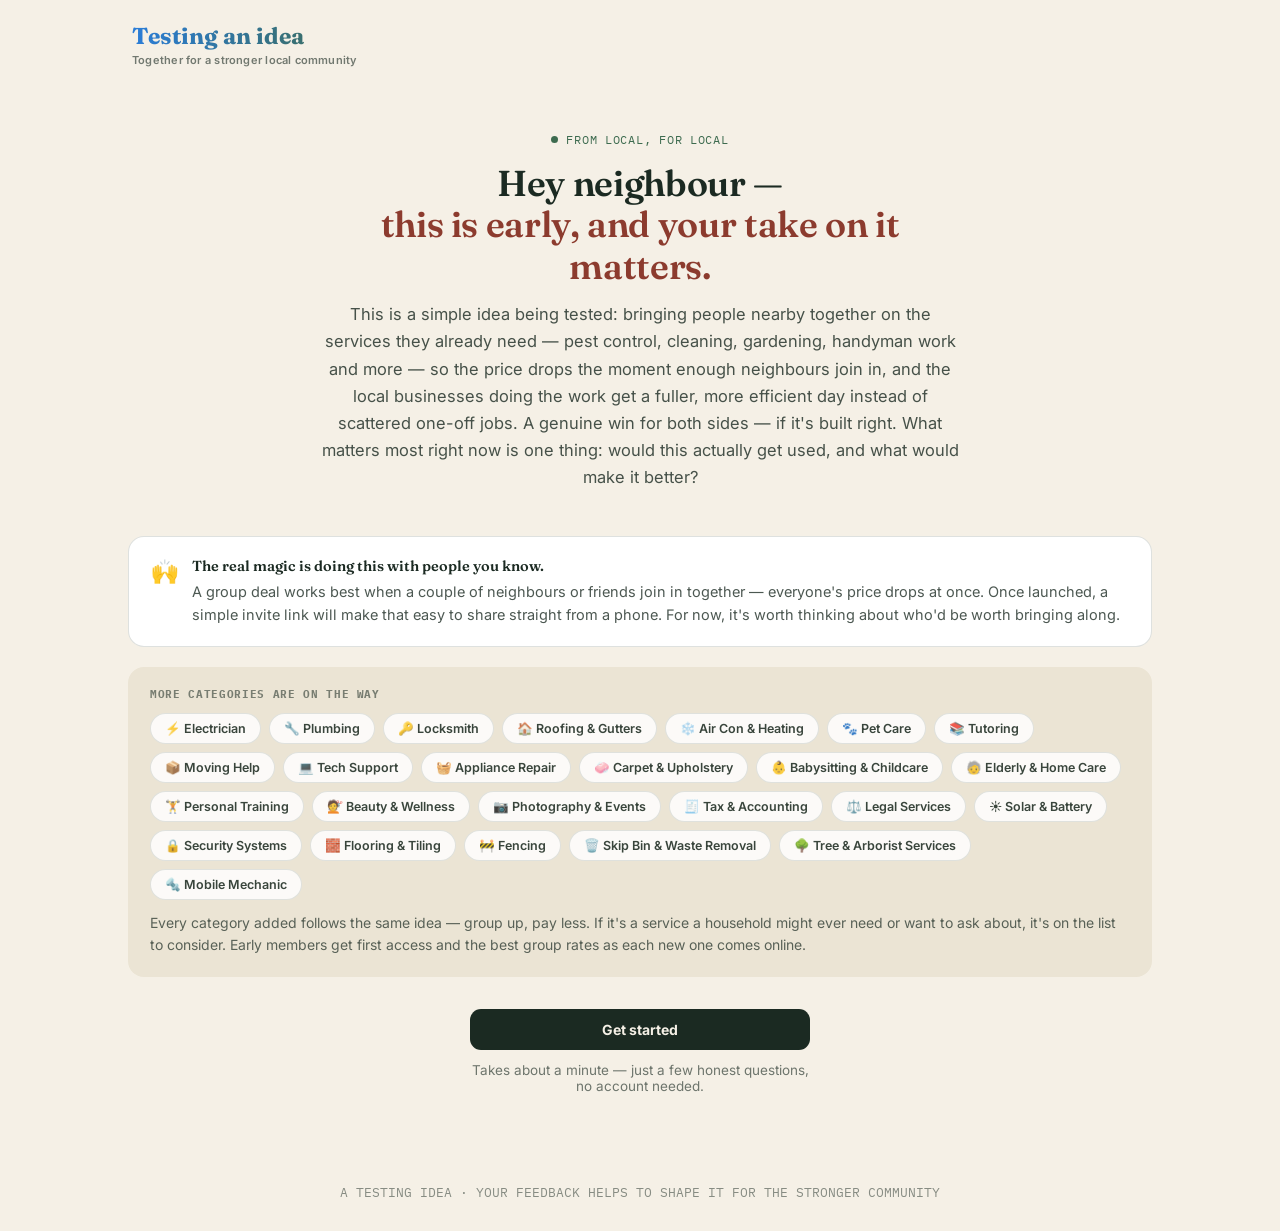
==== commit aee7bf4b: "Update index.html" ====
--- a/index.html
+++ b/index.html
@@ -1,37 +1,1142 @@
 <!DOCTYPE html>
 <html lang="en">
 <head>
-<meta charset="UTF-8" />
-<meta name="viewport" content="width=device-width, initial-scale=1.0" />
-<title>NrLoop — More People. Better Deals. Stronger Local.</title>
-<meta name="description" content="NrLoop helps neighbours group local service demand so nearby businesses can offer better value with less travel." />
+<meta charset="UTF-8">
+<meta name="viewport" content="width=device-width, initial-scale=1.0">
+<title>Help shape this idea — a quick feedback form</title>
+<link rel="preconnect" href="https://fonts.googleapis.com">
+<link rel="preconnect" href="https://fonts.gstatic.com" crossorigin>
+<link href="https://fonts.googleapis.com/css2?family=Fraunces:opsz,wght@9..144,400;9..144,500;9..144,600;9..144,700&family=Inter:wght@400;500;600;700&family=IBM+Plex+Mono:wght@400;500;600&display=swap" rel="stylesheet">
 <style>
-:root{--navy:#0b2e59;--green:#0a8f62;--lime:#9bd33b;--bg:#f6f8fb;--text:#14202b;--muted:#667085;--card:#fff;--line:#dfe5ec;--soft:#e9f7f1;--warn:#fff7e8}*{box-sizing:border-box}html{scroll-behavior:smooth}body{margin:0;font-family:Inter,Arial,sans-serif;color:var(--text);background:var(--bg)}button,input,select,textarea{font:inherit}.app{max-width:760px;margin:0 auto;min-height:100vh;background:#fff}.top{position:sticky;top:0;z-index:20;background:rgba(255,255,255,.96);backdrop-filter:blur(10px);border-bottom:1px solid var(--line);padding:14px 18px;display:flex;justify-content:space-between;align-items:center}.brand{display:flex;align-items:center;gap:10px;font-weight:800;color:var(--navy);font-size:20px}.mark{width:34px;height:24px;border-radius:50%;border:5px solid var(--green);position:relative}.mark:after{content:"";position:absolute;width:24px;height:14px;border:5px solid var(--lime);border-radius:50%;right:-22px;top:-5px}.pilot{font-size:11px;font-weight:700;color:var(--green);background:var(--soft);padding:6px 9px;border-radius:99px}.view{display:none;padding:22px 18px 90px}.view.active{display:block}.hero{padding:18px 0 8px}.eyebrow{color:var(--green);font-weight:800;font-size:12px;text-transform:uppercase;letter-spacing:.08em}.hero h1{font-size:38px;line-height:1.04;margin:10px 0 14px;color:var(--navy)}.hero p{font-size:16px;line-height:1.6;color:var(--muted);margin:0}.strip{margin:22px 0;background:linear-gradient(135deg,var(--navy),#134a7f);color:white;border-radius:18px;padding:18px}.strip strong{font-size:18px}.flow{display:grid;grid-template-columns:repeat(4,1fr);gap:7px;margin-top:14px}.flow div{background:rgba(255,255,255,.1);padding:10px 6px;border-radius:12px;text-align:center;font-size:11px}.card{border:1px solid var(--line);border-radius:18px;padding:18px;margin:14px 0;background:var(--card);box-shadow:0 8px 24px rgba(11,46,89,.06)}.card h3{margin:0 0 6px;color:var(--navy)}.card p{margin:0;color:var(--muted);line-height:1.5;font-size:14px}.services{display:grid;grid-template-columns:repeat(2,1fr);gap:10px;margin-top:14px}.service{padding:14px;border:1px solid var(--line);border-radius:14px;background:#fff;font-weight:700;font-size:13px}.ctaGrid{display:grid;grid-template-columns:1fr 1fr;gap:12px;margin-top:20px}.btn{border:0;border-radius:14px;padding:15px 16px;font-weight:800;cursor:pointer}.btn.primary{background:var(--green);color:white}.btn.secondary{background:var(--navy);color:white}.btn.light{background:#eef3f7;color:var(--navy)}.btn.full{width:100%}.note{font-size:12px;color:var(--muted);line-height:1.5}.sectionTitle{font-size:27px;color:var(--navy);margin:4px 0}.formGroup{margin:15px 0}.formGroup label{display:block;font-weight:700;font-size:13px;margin-bottom:7px}.formGroup input,.formGroup select,.formGroup textarea{width:100%;padding:13px;border:1px solid var(--line);border-radius:12px;background:#fff;outline:none}.formGroup input:focus,.formGroup select:focus,.formGroup textarea:focus{border-color:var(--green);box-shadow:0 0 0 3px rgba(10,143,98,.12)}.choiceGrid{display:grid;grid-template-columns:1fr 1fr;gap:8px}.choice{border:1px solid var(--line);border-radius:12px;padding:11px;background:#fff;font-size:13px;font-weight:700}.choice input{margin-right:7px}.success{display:none;background:var(--soft);border:1px solid #bfe7d6;border-radius:16px;padding:18px;margin-top:18px}.success.show{display:block}.success h3{margin:0 0 7px;color:var(--green)}.footer{padding:25px 18px 34px;border-top:1px solid var(--line);font-size:12px;color:var(--muted);text-align:center}.back{background:none;border:0;color:var(--green);font-weight:800;padding:0;margin-bottom:12px}.kpi{display:grid;grid-template-columns:repeat(3,1fr);gap:10px;margin:16px 0}.kpi div{background:#f4f7fa;border-radius:14px;padding:14px;text-align:center}.kpi b{display:block;color:var(--navy);font-size:18px}.kpi span{font-size:11px;color:var(--muted)}.privacy{background:var(--warn);border-radius:14px;padding:13px;font-size:12px;color:#6d5321;margin-top:14px}.mini{font-size:12px;color:var(--muted)}.status{margin-top:10px;font-size:12px;font-weight:700}.status.error{color:#b42318}.status.ok{color:var(--green)}@media(max-width:560px){.hero h1{font-size:34px}.flow{grid-template-columns:1fr 1fr}.ctaGrid,.choiceGrid{grid-template-columns:1fr}.services{grid-template-columns:1fr 1fr}.top{padding:12px 14px}.view{padding-left:14px;padding-right:14px}.kpi{grid-template-columns:1fr 1fr 1fr}}@media(max-width:360px){.hero h1{font-size:30px}.services{grid-template-columns:1fr}.kpi{grid-template-columns:1fr}}
+  :root{
+    --ink: #1B2A22;
+    --paper: #F5F0E6;
+    --paper-dim: #EBE4D4;
+    --gold: #C9971E;
+    --gold-soft: #E9C978;
+    --fern: #3D6B4F;
+    --fern-soft: #DCE8DD;
+    --brick: #8C3B2E;
+    --brick-soft: #F0DCD5;
+    --line: rgba(27,42,34,0.14);
+    --shadow: 0 10px 30px rgba(27,42,34,0.10);
+    --shadow-lg: 0 30px 80px rgba(20,30,25,0.20);
+  }
+  *{box-sizing:border-box;}
+  html,body{margin:0;padding:0;overflow-x:hidden;}
+  body{ background:var(--paper); color:var(--ink); font-family:'Inter',sans-serif; -webkit-font-smoothing:antialiased; }
+  h1,h2,h3{ font-family:'Fraunces',serif; font-weight:600; letter-spacing:-0.01em; }
+  .mono{ font-family:'IBM Plex Mono',monospace; }
+  button{ font-family:inherit; cursor:pointer; }
+  ::selection{ background:var(--gold-soft); }
+
+  .topbar{ display:flex; align-items:center; justify-content:space-between; flex-wrap:wrap; gap:10px; padding:22px 32px; max-width:1080px; margin:0 auto; }
+  .topbar-left{ display:flex; flex-direction:column; gap:2px; }
+  .brand-name{
+    font-family:'Fraunces',serif; font-weight:700; font-size:23px;
+    background:linear-gradient(90deg, #2A7DD8, var(--fern));
+    -webkit-background-clip:text; background-clip:text; color:transparent;
+  }
+  .brand-tagline{ font-size:11px; font-weight:600; letter-spacing:.02em; opacity:.6; margin-top:1px; }
+  @media (max-width:480px){
+    .topbar{ padding:16px 20px; }
+    .brand-tagline{ display:none; }
+  }
+
+  /* ---------- WHY IT HELPS (meaningful value explainer) ---------- */
+  .why-it-helps{
+    background:var(--ink); color:var(--paper); border-radius:16px; padding:20px 24px; margin-bottom:22px;
+    display:flex; gap:14px; align-items:flex-start;
+  }
+  .why-it-helps .glyph{ font-size:20px; flex-shrink:0; margin-top:1px; }
+  .why-it-helps b{ display:block; font-size:13px; margin-bottom:4px; font-family:'Fraunces',serif; font-weight:600; font-size:15px; }
+  .why-it-helps p{ font-size:14px; line-height:1.6; opacity:.85; margin:0; }
+
+  .founding-tier-box{
+    display:flex; gap:14px; align-items:flex-start; background:var(--gold-soft); border:1px solid var(--gold);
+    border-radius:16px; padding:20px 24px; margin-bottom:22px;
+  }
+  .founding-tier-box .glyph{ font-size:20px; flex-shrink:0; margin-top:1px; }
+  .founding-tier-box b{ display:block; font-size:15px; margin-bottom:4px; font-family:'Fraunces',serif; font-weight:600; color:#5C4108; }
+  .founding-tier-box p{ font-size:14px; line-height:1.6; opacity:.9; margin:0; color:#5C4108; }
+
+  /* ---------- OPTION-BASED "why you'll stay" picker ---------- */
+  .reason-grid{ display:flex; flex-direction:column; gap:9px; }
+  .reason-option{
+    display:flex; align-items:center; gap:12px; border:1.5px solid var(--line); border-radius:12px;
+    padding:12px 14px; background:var(--paper); text-align:left; transition:all .15s ease; width:100%;
+  }
+  .reason-option:hover{ border-color:var(--ink); }
+  .reason-option.selected{ border-color:var(--fern); background:var(--fern-soft); }
+  .reason-option .r-icon{ font-size:16px; flex-shrink:0; }
+  .reason-option .r-text{ font-size:14.5px; font-weight:600; flex:1; }
+  .reason-option .r-check{
+    width:18px; height:18px; border-radius:5px; border:1.5px solid var(--line); background:#fff;
+    display:flex; align-items:center; justify-content:center; font-size:10px; color:transparent; flex-shrink:0;
+  }
+  .reason-option.selected .r-check{ background:var(--fern); border-color:var(--fern); color:#fff; }
+
+  /* ---------- RANK-STYLE picker (priorities trade-off) ---------- */
+  .reason-option.ranked{ border-color:var(--gold); background:var(--gold-soft,#FFF6DD); }
+  .reason-option .r-rank{
+    width:22px; height:22px; border-radius:50%; border:1.5px solid var(--line); background:#fff;
+    display:flex; align-items:center; justify-content:center; font-size:12px; font-weight:700;
+    color:var(--ink); flex-shrink:0;
+  }
+  .reason-option.ranked .r-rank{ background:var(--gold); border-color:var(--gold); color:#3a2a00; }
+  .other-suburb-input.concern-other{ margin-top:8px; }
+
+  /* ---------- WIN-WIN strip ---------- */
+  .winwin-strip{
+    display:flex; gap:14px; align-items:flex-start; border-radius:14px; padding:18px 20px;
+    background:var(--fern-soft,#EAF3EC); border:1.5px solid var(--fern); margin:0 0 20px;
+  }
+  .winwin-strip .glyph{ font-size:20px; flex-shrink:0; margin-top:1px; }
+  .winwin-strip b{ display:block; font-size:15px; margin-bottom:4px; font-family:'Fraunces',serif; font-weight:600; }
+  .winwin-strip p{ font-size:14px; line-height:1.6; opacity:.85; margin:0; }
+
+
+  .wrap{ max-width:1080px; margin:0 auto; padding:12px 28px 60px; }
+  @media (max-width:600px){ .wrap{ padding:10px 18px 48px; } }
+  @media (max-width:480px){
+    .invite-strip{ padding:16px 18px; }
+    .coming-soon-strip{ padding:16px 18px; }
+    .founding-tier-box{ padding:16px 18px; }
+  }
+  .view{ display:none; }
+  .view.active{ display:block; }
+
+  /* ---------- LANDING / ROLE SELECT ---------- */
+  .landing-hero{ text-align:center; max-width:640px; margin:26px auto 44px; }
+  .eyebrow{
+    display:inline-flex; align-items:center; gap:8px; font-family:'IBM Plex Mono',monospace;
+    font-size:12px; letter-spacing:.06em; text-transform:uppercase; color:var(--fern); margin-bottom:16px;
+  }
+  .eyebrow::before{ content:""; width:7px; height:7px; border-radius:50%; background:var(--fern); }
+  .landing-hero h1{ font-size:36px; line-height:1.15; margin:0 0 14px; }
+  .landing-hero h1 em{ font-style:normal; color:var(--brick); }
+  .landing-hero p{ font-size:16.5px; opacity:.8; line-height:1.65; margin:0; }
+
+  .role-grid{ display:grid; grid-template-columns:repeat(2,1fr); gap:18px; }
+  @media (max-width:720px){ .role-grid{grid-template-columns:1fr;} }
+
+  .role-card{
+    background:#fff; border:1.5px solid var(--line); border-radius:20px; padding:28px 24px;
+    text-align:left; transition:all .18s ease; position:relative; overflow:hidden;
+  }
+  .role-card:hover{ transform:translateY(-3px); box-shadow:var(--shadow); border-color:var(--ink); }
+  .role-card.selected{ border-color:var(--fern); box-shadow:0 0 0 2px var(--fern-soft); }
+  .role-card .role-check{
+    position:absolute; top:18px; right:18px; width:24px; height:24px; border-radius:7px;
+    border:1.5px solid var(--line); background:var(--paper); display:flex; align-items:center; justify-content:center;
+    font-size:13px; color:transparent; transition:all .15s ease;
+  }
+  .role-card.selected .role-check{ background:var(--fern); border-color:var(--fern); color:#fff; }
+  .role-card .role-icon{
+    width:44px; height:44px; border-radius:12px; display:flex; align-items:center; justify-content:center;
+    font-size:20px; margin-bottom:16px;
+  }
+  .role-card.customer .role-icon{ background:var(--fern-soft); color:var(--fern); }
+  .role-card.business .role-icon{ background:var(--gold-soft); color:#7A5A0E; }
+  .role-card h3{ font-size:18px; margin:0 40px 8px 0; }
+  .role-card p{ font-size:14.5px; opacity:.72; line-height:1.55; margin:0 0 16px; min-height:58px; }
+  .role-card .perk-line{ font-size:12px; font-weight:600; display:flex; align-items:center; gap:6px; margin-bottom:6px; }
+  .role-card .perk-line::before{ content:"✓"; color:var(--fern); font-weight:700; }
+  .why-it-helps-perk{ font-size:12.5px; font-weight:600; display:flex; align-items:center; gap:7px; margin-top:8px; color:var(--paper); }
+  .why-it-helps-perk::before{ content:"✓"; color:var(--gold-soft); font-weight:700; }
+
+  .role-hint{ text-align:center; font-size:13px; opacity:.6; margin:20px 0 16px; }
+
+  /* ---------- ABOUT / INFO (first page) ---------- */
+  .invite-strip{
+    display:flex; gap:14px; align-items:flex-start; background:#fff; border:1.5px solid var(--line);
+    border-radius:16px; padding:20px 22px; margin:8px 0 20px;
+  }
+  .invite-icon{ font-size:22px; flex-shrink:0; margin-top:1px; }
+  .invite-strip b{ display:block; font-size:14.5px; margin-bottom:5px; font-family:'Fraunces',serif; font-weight:600; }
+  .invite-strip p{ font-size:14.5px; line-height:1.6; opacity:.78; margin:0; }
+
+  .coming-soon-strip{
+    background:var(--paper-dim); border-radius:16px; padding:20px 22px; margin-bottom:8px;
+  }
+  .coming-soon-label{ font-size:11px; text-transform:uppercase; letter-spacing:.06em; font-weight:700; opacity:.55; font-family:'IBM Plex Mono',monospace; margin-bottom:12px; }
+  .coming-soon-chips{ display:flex; flex-wrap:wrap; gap:8px; margin-bottom:12px; }
+  .cs-chip{
+    background:#fff; border:1px solid var(--line); border-radius:100px; padding:7px 14px;
+    font-size:12.5px; font-weight:600; opacity:.85;
+  }
+  .coming-soon-note{ font-size:14px; line-height:1.6; opacity:.7; margin:0; }
+
+  .about-cta-row{ text-align:center; margin:32px auto 0; max-width:340px; }
+  .about-cta-hint{ font-size:13.5px; opacity:.62; margin:12px 0 0; }
+  .role-continue-row{ max-width:340px; margin:0 auto; }
+  .role-continue-row .btn:disabled{ opacity:.35; cursor:not-allowed; }
+
+  /* ---------- FORM SHELL (customer / business / both) ---------- */
+  .form-shell{ display:grid; grid-template-columns:0.85fr 1.15fr; gap:40px; align-items:flex-start; }
+  @media (max-width:900px){ .form-shell{grid-template-columns:1fr; gap:28px;} .side-panel{ position:static; } }
+
+  .side-panel{ position:sticky; top:20px; }
+  .back-link{ display:inline-flex; align-items:center; gap:6px; font-size:13px; font-weight:600; opacity:.6; margin-bottom:20px; background:none; border:none; padding:0; }
+  .back-link:hover{ opacity:1; }
+  .role-badge{
+    display:inline-flex; align-items:center; gap:8px; font-family:'IBM Plex Mono',monospace; font-size:11.5px;
+    letter-spacing:.04em; text-transform:uppercase; padding:7px 14px; border-radius:100px; margin-bottom:18px;
+  }
+  .role-badge.customer{ background:var(--fern-soft); color:var(--fern); }
+  .role-badge.business{ background:var(--gold-soft); color:#7A5A0E; }
+  .role-badge.both{ background:var(--brick-soft); color:var(--brick); }
+  .side-panel h2{ font-size:26px; margin:0 0 12px; }
+  .side-panel p.lede{ font-size:14px; opacity:.7; line-height:1.6; margin:0 0 26px; }
+
+  .mini-benefit{ display:flex; gap:12px; align-items:flex-start; margin-bottom:16px; }
+  .mini-benefit .dot{ width:26px; height:26px; border-radius:8px; background:var(--paper-dim); display:flex; align-items:center; justify-content:center; font-size:12px; flex-shrink:0; margin-top:1px; }
+  .mini-benefit b{ font-size:15px; display:block; margin-bottom:2px; }
+  .mini-benefit span{ font-size:14px; opacity:.7; line-height:1.55; }
+
+  .form-card{ background:#fff; border:1px solid var(--line); border-radius:22px; box-shadow:var(--shadow-lg); overflow:hidden; }
+  .progress-track{ height:4px; background:var(--paper-dim); }
+  .progress-fill{ height:100%; background:linear-gradient(90deg, var(--fern), var(--gold)); transition:width .35s ease; }
+  .step-header{ padding:26px 30px 0; display:flex; justify-content:space-between; align-items:center; }
+  .step-count{ font-family:'IBM Plex Mono',monospace; font-size:11.5px; opacity:.5; letter-spacing:.03em; }
+  .step-dots{ display:flex; gap:6px; }
+  .step-dots span{ width:6px; height:6px; border-radius:50%; background:var(--paper-dim); }
+  .step-dots span.done{ background:var(--fern); }
+  .step-dots span.current{ background:var(--gold); }
+  .step-body{ padding:18px 30px 30px; }
+  .step-body h3{ font-size:20px; margin:0 0 6px; }
+  .step-body p.hint{ font-size:14.5px; opacity:.7; margin:0 0 22px; line-height:1.55; }
+
+  .field{ margin-bottom:15px; }
+  .field label{ display:block; font-size:13.5px; font-weight:600; margin-bottom:7px; }
+  .field .field-sub{ display:block; font-size:11.5px; opacity:.5; margin:-4px 0 10px; }
+  .field-sub-inline{ font-weight:400; opacity:.5; font-size:11.5px; }
+  .field input, .field select, .field textarea{
+    width:100%; padding:11px 13px; border:1px solid var(--line); border-radius:10px; font-size:15px;
+    font-family:inherit; background:var(--paper); resize:none;
+  }
+  .field input:focus, .field select:focus, .field textarea:focus{ outline:none; border-color:var(--gold); box-shadow:0 0 0 3px var(--gold-soft); }
+  .row2{ display:grid; grid-template-columns:1fr 1fr; gap:14px; }
+  @media (max-width:480px){ .row2{grid-template-columns:1fr;} }
+
+  .subsection-label{ font-size:11px; text-transform:uppercase; letter-spacing:.05em; opacity:.5; font-weight:700; margin:22px 0 12px; font-family:'IBM Plex Mono',monospace; }
+  .subsection-label:first-child{ margin-top:0; }
+
+  .chip-select{ border:1.5px solid var(--line); background:var(--paper); padding:8px 15px; border-radius:100px; font-size:14px; font-weight:600; transition:all .15s ease; }
+  .chip-select.selected{ background:var(--ink); border-color:var(--ink); color:var(--paper); }
+  .chip-select:hover:not(.selected){ border-color:var(--ink); }
+  .chip-row{ display:flex; flex-wrap:wrap; gap:9px; }
+  .other-suburb-input{
+    width:100%; margin-top:10px; padding:11px 13px; border:1px solid var(--line); border-radius:10px;
+    font-size:13.5px; font-family:inherit; background:var(--paper);
+  }
+  .other-suburb-input:focus{ outline:none; border-color:var(--gold); box-shadow:0 0 0 3px var(--gold-soft); }
+
+  .service-cards{ display:flex; flex-wrap:wrap; gap:9px; }
+  .service-card{ flex:1 1 calc(50% - 9px); min-width:135px; border:1.5px solid var(--line); border-radius:13px; padding:13px; text-align:left; background:var(--paper); transition:all .15s ease; position:relative; }
+  .service-card .icon{ font-size:17px; margin-bottom:6px; display:block; }
+  .service-card b{ font-size:14px; display:block; }
+  .service-card.selected{ border-color:var(--fern); background:var(--fern-soft); }
+  .service-card .check{ position:absolute; top:10px; right:10px; width:16px; height:16px; border-radius:50%; border:1.5px solid var(--line); background:#fff; display:flex; align-items:center; justify-content:center; font-size:9px; color:transparent; }
+  .service-card.selected .check{ background:var(--fern); border-color:var(--fern); color:#fff; }
+
+  .star-row{ display:flex; gap:7px; margin-bottom:6px; }
+  .star{ width:40px; height:40px; border-radius:11px; border:1.5px solid var(--line); background:var(--paper); font-size:17px; display:flex; align-items:center; justify-content:center; transition:all .15s ease; }
+  .star.active{ background:var(--gold-soft); border-color:var(--gold); }
+  .star-caption{ font-size:13.5px; opacity:.62; margin-bottom:20px; min-height:15px; }
+
+  .step-actions{ display:flex; gap:12px; margin-top:6px; }
+  .btn{ border:none; padding:12px 22px; border-radius:11px; font-weight:700; font-size:14px; background:var(--ink); color:var(--paper); transition:opacity .15s ease, transform .1s ease; }
+  .btn:hover{ opacity:.88; }
+  .btn:active{ transform:scale(.98); }
+  .btn.secondary{ background:transparent; border:1.5px solid var(--line); color:var(--ink); }
+  .btn.grow{ flex:1; }
+  .btn.full{ width:100%; }
+  .error-msg{ font-size:13px; font-weight:700; color:var(--brick); margin-top:-6px; margin-bottom:12px; display:none; padding:10px 14px; background:var(--brick-soft); border-radius:8px; }
+  .error-msg.show{ display:block; }
+
+  /* ---------- BENEFITS / RETENTION PANEL (on confirmation) ---------- */
+  .confirm-top{ padding:40px 34px 10px; text-align:center; }
+  .confirm-ring{ margin:0 auto 18px; }
+  .confirm-top h2{ font-size:25px; margin:0 0 8px; }
+  .confirm-top p{ font-size:15px; opacity:.78; max-width:40ch; margin:0 auto 16px; line-height:1.6; }
+  .interest-badge{ display:inline-flex; align-items:center; gap:8px; background:var(--paper-dim); border-radius:100px; padding:8px 16px; font-family:'IBM Plex Mono',monospace; font-size:12.5px; margin-bottom:6px; }
+
+  .benefits-section{ padding:14px 34px 34px; }
+  .benefits-title{ font-size:11px; text-transform:uppercase; letter-spacing:.06em; opacity:.5; font-weight:700; text-align:center; margin:18px 0 16px; font-family:'IBM Plex Mono',monospace; }
+  .benefit-grid{ display:grid; grid-template-columns:1fr 1fr; gap:12px; }
+  @media (max-width:560px){ .benefit-grid{grid-template-columns:1fr;} }
+  .benefit-card{ background:var(--paper); border:1px solid var(--line); border-radius:14px; padding:16px; }
+  .benefit-card .tier-icon{ width:30px;height:30px;border-radius:9px; display:flex;align-items:center;justify-content:center; font-size:14px; margin-bottom:10px; }
+  .benefit-card b{ font-size:15px; display:block; margin-bottom:4px; }
+  .benefit-card span{ font-size:13.5px; opacity:.72; line-height:1.5; }
+
+  .restart-row{ text-align:center; padding:0 34px 34px; }
+
+  footer{ text-align:center; padding:30px; font-size:13px; opacity:.5; font-family:'IBM Plex Mono',monospace; }
+
+  @media (prefers-reduced-motion: reduce){ *{ animation:none !important; transition:none !important; } }
 </style>
 </head>
 <body>
-<div class="app">
-<header class="top"><div class="brand"><span class="mark"></span><span>NrLoop</span></div><span class="pilot">BRABHAM PILOT</span></header>
-<main id="home" class="view active">
-<section class="hero"><div class="eyebrow">Local demand, grouped together</div><h1>More People.<br>Better Deals.<br>Stronger Local.</h1><p>Join neighbours who need the same household service. When more nearby households join, local providers can complete more jobs in one area, reduce travel and create room for better group pricing.</p></section>
-<section class="strip"><strong>1 Trip. More Homes. Better Value.</strong><div class="flow"><div>Neighbours join</div><div>Demand grows</div><div>Travel drops</div><div>Value improves</div></div></section>
-<section class="card"><h3>What services should NrLoop launch first?</h3><p>We're validating demand in Brabham before building the full marketplace.</p><div class="services"><div class="service">🐜 Pest Control</div><div class="service">☀️ Solar Cleaning</div><div class="service">🍂 Gutter Cleaning</div><div class="service">❄️ Aircon Servicing</div><div class="service">🚗 Mobile Detailing</div><div class="service">🧹 Home Cleaning</div></div></section>
-<section class="card"><h3>For residents</h3><p>Tell us what service you need, your suburb and timeframe. No payment. No obligation during this pilot.</p></section>
-<section class="card"><h3>For local businesses</h3><p>Tell us where you work, which services you provide and whether grouped local demand could improve your pricing or route efficiency.</p></section>
-<div class="ctaGrid"><button class="btn primary" onclick="showView('resident')">I'm a Resident</button><button class="btn secondary" onclick="showView('business')">I'm a Local Business</button></div><p class="note">Initial validation area: Brabham, Ellenbrook, Aveley, Dayton and nearby Swan Region suburbs.</p>
-</main>
-<main id="resident" class="view"><button class="back" onclick="showView('home')">← Back</button><div class="eyebrow">Resident interest</div><h2 class="sectionTitle">Join your local NrLoop</h2><p class="note">Register interest in under a minute. This is demand validation only — no payment is taken.</p>
-<form id="residentForm"><input type="hidden" name="formType" value="resident"><div class="formGroup"><label>First name *</label><input name="firstName" required></div><div class="formGroup"><label>Mobile *</label><input name="mobile" inputmode="tel" required></div><div class="formGroup"><label>Email *</label><input name="email" type="email" required></div><div class="formGroup"><label>Suburb *</label><input name="suburb" placeholder="e.g. Brabham" required></div><div class="formGroup"><label>Postcode *</label><input name="postcode" inputmode="numeric" placeholder="6055" required></div><div class="formGroup"><label>Services you're interested in *</label><div class="choiceGrid"><label class="choice"><input type="checkbox" name="services" value="Pest Control">Pest Control</label><label class="choice"><input type="checkbox" name="services" value="Solar Cleaning">Solar Cleaning</label><label class="choice"><input type="checkbox" name="services" value="Gutter Cleaning">Gutter Cleaning</label><label class="choice"><input type="checkbox" name="services" value="Aircon Servicing">Aircon Servicing</label><label class="choice"><input type="checkbox" name="services" value="Mobile Detailing">Mobile Detailing</label><label class="choice"><input type="checkbox" name="services" value="Home Cleaning">Home Cleaning</label></div></div><div class="formGroup"><label>When would you likely need it?</label><select name="timeframe"><option>Within 2 weeks</option><option>Within 1 month</option><option>Within 3 months</option><option>Just interested for future</option></select></div><div class="formGroup"><label>How would you prefer to use NrLoop?</label><select name="bookingPreference"><option>Join a group for a better price</option><option>Book a single job if needed</option><option>Either option</option></select></div><div class="formGroup"><label>Anything else you'd like us to know?</label><textarea name="notes" rows="3"></textarea></div><label class="mini"><input type="checkbox" name="consent" required> I agree NrLoop may contact me about this local pilot and related service opportunities.</label><div class="privacy">Your contact details are collected for the pilot and are not displayed publicly to service providers.</div><button class="btn primary full" type="submit" style="margin-top:16px">Register My Interest</button><div id="residentStatus" class="status"></div></form><div id="residentSuccess" class="success"><h3>You're in the loop ✓</h3><p>Thanks. Your resident interest has been recorded. We'll use this to understand where local demand is building.</p></div></main>
-<main id="business" class="view"><button class="back" onclick="showView('home')">← Back</button><div class="eyebrow">Local business interest</div><h2 class="sectionTitle">More jobs. Less travel.</h2><p class="note">Help us understand whether concentrated local demand could create a better service run for your business.</p><div class="kpi"><div><b>1 area</b><span>denser route</span></div><div><b>More jobs</b><span>per trip</span></div><div><b>Less travel</b><span>between homes</span></div></div>
-<form id="businessForm"><input type="hidden" name="formType" value="business"><div class="formGroup"><label>Business / Trading name *</label><input name="businessName" required></div><div class="formGroup"><label>Contact name *</label><input name="contactName" required></div><div class="formGroup"><label>Business email *</label><input name="email" type="email" required></div><div class="formGroup"><label>Business mobile *</label><input name="mobile" inputmode="tel" required></div><div class="formGroup"><label>ABN</label><input name="abn" inputmode="numeric"></div><div class="formGroup"><label>Primary service area *</label><input name="serviceArea" placeholder="e.g. Brabham / Ellenbrook / Swan" required></div><div class="formGroup"><label>Approximate travel radius</label><select name="radius"><option>0–5 km</option><option>5–10 km</option><option>10–20 km</option><option>20+ km</option></select></div><div class="formGroup"><label>Main service *</label><select name="mainService" required><option value="">Select</option><option>Pest Control</option><option>Solar Cleaning</option><option>Gutter Cleaning</option><option>Aircon Servicing</option><option>Mobile Detailing</option><option>Home Cleaning</option><option>Other Home Service</option></select></div><div class="formGroup"><label>Could grouped same-area bookings help you offer better value?</label><select name="groupPricing"><option>Yes</option><option>Possibly — depends on job numbers</option><option>Not sure yet</option><option>No</option></select></div><div class="formGroup"><label>Ideal number of nearby jobs in one service run</label><select name="idealJobs"><option>3–5</option><option>6–10</option><option>11–15</option><option>15+</option></select></div><div class="formGroup"><label>What would make NrLoop valuable to your business?</label><textarea name="businessNotes" rows="4" placeholder="e.g. lower travel, full-day local route, new customers, predictable demand"></textarea></div><label class="mini"><input type="checkbox" name="consent" required> I agree NrLoop may contact me about the pilot and local demand opportunities.</label><div class="privacy">Customer direct contact details are not intended to be publicly exposed during the marketplace discovery stage.</div><button class="btn secondary full" type="submit" style="margin-top:16px">Register Business Interest</button><div id="businessStatus" class="status"></div></form><div id="businessSuccess" class="success"><h3>Business interest recorded ✓</h3><p>Thanks. We'll use this information to validate service coverage, route density and potential group-pricing economics.</p></div></main>
-<footer class="footer">NrLoop pilot • Perth, Western Australia • More People. Better Deals. Stronger Local.</footer></div>
+
+<div class="topbar">
+  <div class="topbar-left">
+    <span class="brand-name">Testing an idea</span>
+    <span class="brand-tagline">Together for a stronger local community</span>
+  </div>
+</div>
+
+<div class="wrap">
+
+  <!-- ============ VIEW: ABOUT / INFO (first page) ============ -->
+  <div class="view active" id="view-about">
+    <div class="landing-hero">
+      <div class="eyebrow">From local, for local</div>
+      <h1>Hey neighbour —<br><em>this is early, and your take on it matters.</em></h1>
+      <p>This is a simple idea being tested: bringing people nearby together on the services they already need — pest control, cleaning, gardening, handyman work and more — so the price drops the moment enough neighbours join in, and the local businesses doing the work get a fuller, more efficient day instead of scattered one-off jobs. A genuine win for both sides — if it's built right. What matters most right now is one thing: would this actually get used, and what would make it better?</p>
+    </div>
+
+    <div class="invite-strip">
+      <div class="invite-icon">🙌</div>
+      <div>
+        <b>The real magic is doing this with people you know.</b>
+        <p>A group deal works best when a couple of neighbours or friends join in together — everyone's price drops at once. Once launched, a simple invite link will make that easy to share straight from a phone. For now, it's worth thinking about who'd be worth bringing along.</p>
+      </div>
+    </div>
+
+    <div class="coming-soon-strip">
+      <div class="coming-soon-label">More categories are on the way</div>
+      <div class="coming-soon-chips">
+        <span class="cs-chip">⚡ Electrician</span>
+        <span class="cs-chip">🔧 Plumbing</span>
+        <span class="cs-chip">🔑 Locksmith</span>
+        <span class="cs-chip">🏠 Roofing & Gutters</span>
+        <span class="cs-chip">❄️ Air Con & Heating</span>
+        <span class="cs-chip">🐾 Pet Care</span>
+        <span class="cs-chip">📚 Tutoring</span>
+        <span class="cs-chip">📦 Moving Help</span>
+        <span class="cs-chip">💻 Tech Support</span>
+        <span class="cs-chip">🧺 Appliance Repair</span>
+        <span class="cs-chip">🧼 Carpet & Upholstery</span>
+        <span class="cs-chip">👶 Babysitting & Childcare</span>
+        <span class="cs-chip">🧓 Elderly & Home Care</span>
+        <span class="cs-chip">🏋️ Personal Training</span>
+        <span class="cs-chip">💇 Beauty & Wellness</span>
+        <span class="cs-chip">📷 Photography & Events</span>
+        <span class="cs-chip">🧾 Tax & Accounting</span>
+        <span class="cs-chip">⚖️ Legal Services</span>
+        <span class="cs-chip">☀️ Solar & Battery</span>
+        <span class="cs-chip">🔒 Security Systems</span>
+        <span class="cs-chip">🧱 Flooring & Tiling</span>
+        <span class="cs-chip">🚧 Fencing</span>
+        <span class="cs-chip">🗑️ Skip Bin & Waste Removal</span>
+        <span class="cs-chip">🌳 Tree & Arborist Services</span>
+        <span class="cs-chip">🔩 Mobile Mechanic</span>
+      </div>
+      <p class="coming-soon-note">Every category added follows the same idea — group up, pay less. If it's a service a household might ever need or want to ask about, it's on the list to consider. Early members get first access and the best group rates as each new one comes online.</p>
+    </div>
+
+    <div class="about-cta-row">
+      <button type="button" class="btn full" id="about-continue-btn">Get started</button>
+      <p class="about-cta-hint">Takes about a minute — just a few honest questions, no account needed.</p>
+    </div>
+  </div>
+
+  <!-- ============ VIEW: LANDING / ROLE SELECT ============ -->
+  <div class="view" id="view-landing">
+    <div class="landing-hero">
+      <div class="eyebrow">Before we launch, tell us how you'd use it</div>
+      <h1>How would you like<br>to <em>get involved?</em></h1>
+      <p>Whether you're chasing a better price or bringing customers to your business, the loop works better with you in it. Pick what fits — you can always add the other side later.</p>
+    </div>
+
+    <div class="winwin-strip">
+      <div class="glyph">🤝</div>
+      <div>
+        <b>Built as a win-win, not a discount gimmick.</b>
+        <p>When neighbours group up, local businesses fill more jobs on one trip instead of criss-crossing the suburb chasing single bookings — so you pay less, they spend less on fuel and dead time, and everyone in the loop comes out ahead.</p>
+      </div>
+    </div>
+
+    <div class="founding-tier-box">
+      <div class="glyph">🏆</div>
+      <div>
+        <b>First 100 members get priority access</b>
+        <p>The first 100 people to join — customers and businesses alike — get priority placement as services go live and more businesses come on board. From there, ongoing tiers are earned: completing tasks and collecting 5-star reviews moves both customers and businesses up through service tiers, unlocking better visibility and perks over time.</p>
+      </div>
+    </div>
+
+    <div class="role-grid">
+      <button class="role-card customer" data-toggle-role="customer">
+        <span class="role-check">✓</span>
+        <div class="role-icon">🧺</div>
+        <h3>I'm a Customer</h3>
+      </button>
+
+      <button class="role-card business" data-toggle-role="business">
+        <span class="role-check">✓</span>
+        <div class="role-icon">🏪</div>
+        <h3>I'm a Business Owner</h3>
+      </button>
+    </div>
+
+    <p class="role-hint" id="role-hint">Tick one, or both if you're a business owner who'd also use this as a customer.</p>
+    <div class="role-continue-row">
+      <button type="button" class="btn full" id="role-continue-btn" disabled>Continue</button>
+    </div>
+  </div>
+
+  <!-- ============ VIEW: FORM (shared shell, content injected per role) ============ -->
+  <div class="view" id="view-form">
+    <div class="form-shell">
+      <div class="side-panel">
+        <button class="back-link" id="back-to-landing">&larr; Choose a different path</button>
+        <div id="role-badge-slot"></div>
+        <h2 id="side-heading"></h2>
+        <div class="why-it-helps">
+          <div class="glyph">💡</div>
+          <div><b>Why this helps you</b><p id="why-it-helps-text"></p></div>
+        </div>
+        <div class="why-it-helps" id="cross-sell-box" style="display:none;">
+          <div class="glyph">🔁</div>
+          <div><b id="cross-sell-title"></b><p id="cross-sell-text"></p></div>
+        </div>
+        <div id="mini-benefits"></div>
+      </div>
+
+      <div class="form-card">
+        <div class="progress-track"><div class="progress-fill" id="progress-fill" style="width:50%"></div></div>
+        <form id="role-form">
+          <div class="step" data-step="1">
+            <div class="step-header">
+              <span class="step-count mono">STEP 1 OF 2</span>
+              <div class="step-dots"><span class="current"></span><span></span></div>
+            </div>
+            <div class="step-body" id="step1-body"></div>
+          </div>
+          <div class="step" data-step="2" style="display:none;">
+            <div class="step-header">
+              <span class="step-count mono">STEP 2 OF 2</span>
+              <div class="step-dots"><span class="done"></span><span class="current"></span></div>
+            </div>
+            <div class="step-body">
+              <div class="field">
+                <label id="feedback-label">What would make you stick with this long-term?</label>
+                <span class="field-sub">Pick any that apply</span>
+                <div class="reason-grid" id="reason-list"></div>
+              </div>
+              <div class="field" id="saving-field">
+                <label>Rank what matters most to you</label>
+                <span class="field-sub">Tap in order — most important first. Tap again to undo.</span>
+                <div class="reason-grid" id="rank-list"></div>
+              </div>
+              <div class="field" id="concern-field">
+                <label>What should we make sure we get right?</label>
+                <span class="field-sub">Pick any that apply</span>
+                <div class="reason-grid" id="concern-list"></div>
+                <input type="text" id="concern-other-input" class="other-suburb-input concern-other" style="display:none;" placeholder="Tell us in your own words">
+              </div>
+              <h3 id="step2-heading">What would keep you around?</h3>
+              <p class="hint" id="step2-hint">Be honest — this shapes what we build next.</p>
+              <div class="star-row" id="star-row"></div>
+              <div class="star-caption" id="star-caption">Tap a star to rate</div>
+              <div class="error-msg" id="err-2">Give it a star rating before you submit.</div>
+              <div class="step-actions">
+                <button type="button" class="btn secondary" id="back-to-step1">Back</button>
+                <button type="submit" class="btn grow" id="submit-btn">Submit &amp; join the loop</button>
+              </div>
+            </div>
+          </div>
+        </form>
+      </div>
+    </div>
+  </div>
+
+  <!-- ============ VIEW: CONFIRMATION ============ -->
+  <div class="view" id="view-confirm">
+    <div class="form-card" style="max-width:640px;margin:20px auto 0;">
+      <div class="confirm-top">
+        <div class="confirm-ring" id="confirm-ring"></div>
+        <h2 id="confirm-heading">You're officially in the loop.</h2>
+        <p id="confirm-sub">We'll be in touch as this takes shape.</p>
+        <div class="interest-badge">Registration <strong id="reg-number">#242</strong></div>
+      </div>
+      <div class="benefits-section">
+        <div class="benefits-title" id="benefits-title">Why members stick around</div>
+        <div class="benefit-grid" id="benefit-grid"></div>
+      </div>
+      <div class="restart-row">
+        <button type="button" class="btn secondary full" id="restart-btn">Submit another response</button>
+      </div>
+    </div>
+  </div>
+
+</div>
+
+<footer>A TESTING IDEA · YOUR FEEDBACK HELPS TO SHAPE IT FOR THE STRONGER COMMUNITY</footer>
+
 <script>
-const APPS_SCRIPT_URL='YOUR_APPS_SCRIPT_WEB_APP_URL';
-function showView(id){document.querySelectorAll('.view').forEach(v=>v.classList.remove('active'));document.getElementById(id).classList.add('active');window.scrollTo({top:0,behavior:'smooth'})}
-function formToObject(form){const data=new FormData(form),obj={};for(const [k,v] of data.entries()){if(obj[k])obj[k]=Array.isArray(obj[k])?[...obj[k],v]:[obj[k],v];else obj[k]=v}obj.source='NrLoop GitHub Pages';obj.pageUrl=location.href;obj.submittedAt=new Date().toISOString();return obj}
-async function submitForm(form,successId,statusId){const status=document.getElementById(statusId);status.className='status';if(APPS_SCRIPT_URL.includes('YOUR_APPS_SCRIPT')){status.textContent='Form is ready, but the Google Apps Script endpoint still needs to be connected.';status.classList.add('error');return}const payload=formToObject(form);status.textContent='Submitting…';try{await fetch(APPS_SCRIPT_URL,{method:'POST',mode:'no-cors',headers:{'Content-Type':'text/plain;charset=utf-8'},body:JSON.stringify(payload)});status.textContent='Saved.';status.classList.add('ok');form.style.display='none';document.getElementById(successId).classList.add('show')}catch(e){status.textContent='Could not submit. Please try again.';status.classList.add('error')}}
-document.getElementById('residentForm').addEventListener('submit',e=>{e.preventDefault();if(!document.querySelector('#residentForm input[name="services"]:checked')){document.getElementById('residentStatus').textContent='Please select at least one service.';document.getElementById('residentStatus').className='status error';return}submitForm(e.currentTarget,'residentSuccess','residentStatus')});
-document.getElementById('businessForm').addEventListener('submit',e=>{e.preventDefault();submitForm(e.currentTarget,'businessSuccess','businessStatus')});
+/* ============ SHARED DATA ============ */
+/* ============ GOOGLE SHEETS SUBMISSION ============ */
+/* Paste your deployed Google Apps Script Web App URL below (see setup instructions). */
+const GOOGLE_SCRIPT_URL = "https://script.google.com/macros/s/AKfycbwc58ufBObqWAjY0eS49U5ApPL8UpufS1kyTvsLRyKiTbKluylkpHXgWQ1hSUvg7MV7XA/exec";
+
+function submitToGoogleSheet(payload){
+  try{
+    if(!GOOGLE_SCRIPT_URL || GOOGLE_SCRIPT_URL.indexOf("PASTE_YOUR") === 0){
+      console.warn("Feedback form: GOOGLE_SCRIPT_URL not set — submission was not sent anywhere.");
+      return;
+    }
+    if(typeof fetch !== "function"){
+      console.warn("Feedback form: fetch is not available in this browser — submission was not sent.");
+      return;
+    }
+    fetch(GOOGLE_SCRIPT_URL, {
+      method: "POST",
+      mode: "no-cors",
+      headers: { "Content-Type": "application/x-www-form-urlencoded" },
+      body: new URLSearchParams(payload)
+    }).catch(err => console.warn("Feedback form: submission failed to send", err));
+  } catch(err){
+    console.warn("Feedback form: submission threw synchronously — ignored so the page still works", err);
+  }
+}
+
+const SUBURBS = ["Brabham", "Ellenbrook", "Swan Valley", "Dayton", "Aveley", "The Vines", "Other"];
+const SERVICES = [
+  { key:"pest", icon:"🐜", label:"Pest Control" },
+  { key:"clean", icon:"🧽", label:"Cleaning" },
+  { key:"detail", icon:"🚗", label:"Car Detailing" },
+  { key:"home", icon:"🏡", label:"Home Services" },
+  { key:"garden", icon:"🌿", label:"Gardening & Lawns" },
+  { key:"handyman", icon:"🔧", label:"Handyman" },
+  { key:"pool", icon:"🏊", label:"Pool Care" },
+  { key:"paint", icon:"🎨", label:"Painting" }
+];
+const CATEGORIES = ["Pest Control", "Cleaning", "Car Detailing", "Home Services", "Gardening & Lawns", "Handyman", "Pool Care", "Painting", "Other"];
+
+let interestCount = 241;
+const PRIORITY_ITEMS = [
+  "A meaningful price saving",
+  "Trusted, vetted providers",
+  "Fast & easy booking",
+  "Flexible scheduling & cancellations"
+];
+let state = { role:null, name:"", email:"", suburb:null, services:new Set(),
+  bizName:"", bizCategory:"", bizVolume:"", rating:0, reasons:new Set(),
+  concerns:new Set(), concernOther:"", priorityRank:[] };
+
+/* ============ RING HELPER ============ */
+function ringSvg(pct, size, stroke, fg){
+  const r = (size/2) - stroke;
+  const c = 2 * Math.PI * r;
+  const offset = c - (Math.min(pct,1) * c);
+  return `<svg width="${size}" height="${size}" viewBox="0 0 ${size} ${size}" style="transform:rotate(-90deg);">
+    <circle cx="${size/2}" cy="${size/2}" r="${r}" fill="none" stroke="var(--paper-dim)" stroke-width="${stroke}"/>
+    <circle cx="${size/2}" cy="${size/2}" r="${r}" fill="none" stroke="${fg||'var(--gold)'}" stroke-width="${stroke}"
+      stroke-linecap="round" stroke-dasharray="${c}" stroke-dashoffset="${offset}" style="transition:stroke-dashoffset .5s ease;"/>
+  </svg>`;
+}
+function escapeHtml(s){
+  return (s||'').replace(/[&<>"']/g, m => ({'&':'&amp;','<':'&lt;','>':'&gt;','"':'&quot;',"'":'&#39;'}[m]));
+}
+function showView(id){
+  document.querySelectorAll('.view').forEach(v=>v.classList.remove('active'));
+  document.getElementById(id).classList.add('active');
+  window.scrollTo({top:0, behavior:'auto'});
+}
+
+document.getElementById('about-continue-btn').addEventListener('click', ()=>{
+  showView('view-landing');
+});
+
+/* ============ ROLE CONTENT CONFIG ============ */
+const ROLE_CONTENT = {
+  customer:{
+    badgeClass:"customer", badgeLabel:"Joining as a customer",
+    heading:"What would you love to save on?", lede:"A couple of quick details so we can match you to deals near you and remember what you care about.",
+    whyHelpsCard:"The services you already pay for — pest control, cleaning, detailing — are designed to cost less the moment your neighbours join too, with no coupon-hunting required.",
+    cardPerks:["Price only ever drops after you join","Earn Priority Points to use on any service"],
+    miniBenefits:[
+      {icon:"💸", title:"Prices only drop", text:"Join early and the price is designed to only get better as the group fills."},
+      {icon:"🔒", title:"Price-lock plan", text:"Once you join, the plan is for your price to hold or drop from there — not increase on you."},
+      {icon:"🎯", title:"Priority Points", text:"Every completed deal is planned to earn points you can put toward any other service here — not just where you earned them."},
+      {icon:"✅", title:"Trusted local businesses", text:"The goal is for every business here to be checked — not random online sellers."}
+    ],
+    step2Heading:"What would keep you coming back?",
+    step2Hint:"On a scale of 1 to 5, how likely are you to become a regular?",
+    feedbackLabel:"What would make this your go-to, every time?",
+    feedbackPlaceholder:"e.g. seeing my savings add up, or referral rewards",
+    reasonOptions:[
+      "Seeing my savings add up over time",
+      "Referral rewards for bringing neighbours along",
+      "Priority Points I can use on other services",
+      "Easy re-booking with businesses I've already trusted",
+      "Clear, upfront pricing with no surprises"
+    ],
+    concernOptions:["Service quality","Provider trust","Timing / coordination","Price transparency","Privacy","Other"],
+    confirmHeadingTemplate:name=>`You're in the loop, ${name}.`,
+    confirmSub:"Thanks for sharing this — it genuinely helps shape what this becomes for the community. We'll be in touch as things take shape near you.",
+    benefitsTitle:"Why customers stick around",
+    benefits:[
+      {icon:"🎯", cls:"customer", title:"Priority Points", text:"Every completed deal earns Priority Points — redeem them for discounts on any other service here, from pest control to detailing."},
+      {icon:"🤝", cls:"customer", title:"Referral Credit", text:"Refer a neighbour who joins a deal — you both get $10 credit toward your next booking."},
+      {icon:"⏱️", cls:"customer", title:"Early Access Window", text:"After 2 completed deals, you see new deals 24 hours before everyone else."},
+      {icon:"📉", cls:"customer", title:"Guaranteed Price Match", text:"If the group grows after you join, your price drops too — never punished for joining early."},
+      {icon:"🎁", cls:"customer", title:"Seasonal Bundle Promotions", text:"Save more when you bundle services together during seasonal pushes — spring garden tidy-ups, pre-summer pool prep, end-of-lease cleans."}
+    ]
+  },
+  business:{
+    badgeClass:"business", badgeLabel:"Joining as a business",
+    heading:"Tell us about your business.", lede:"This helps us line up your first deal and the right customer volume from day one.",
+    whyHelpsCard:"Instead of spending on ads hoping for bookings, this is built to fill your calendar with a solid group before you do any work — you'd only run the deal once demand is real.",
+    cardPerks:["Keep more of every booking as you grow","See which customers keep coming back"],
+    miniBenefits:[
+      {icon:"📈", title:"Demand-first design", text:"It's designed to fill your group before you lift a finger."},
+      {icon:"💰", title:"Fees that shrink", text:"Run more deals, and the plan is for you to keep a bigger share of each booking."},
+      {icon:"🔁", title:"Know your repeat customers", text:"See who keeps coming back and reward them directly."},
+      {icon:"📣", title:"Backup marketing push", text:"If a deal is short of its group size, the plan is to push extra marketing before it closes."}
+    ],
+    step2Heading:"What would keep you running deals here?",
+    step2Hint:"On a scale of 1 to 5, how likely are you to keep listing deals here?",
+    feedbackLabel:"What would make this your go-to for new customers?",
+    feedbackPlaceholder:"e.g. lower fees at volume, or repeat customer data",
+    reasonOptions:[
+      "Fees that keep shrinking as I run more deals",
+      "Seeing which customers keep coming back",
+      "A free marketing push when a deal is short",
+      "A simple dashboard to manage bookings",
+      "Reaching customers outside my usual reach"
+    ],
+    concernOptions:["Cancellations","Scheduling","Payment","Customer quality","Price pressure","Other"],
+    confirmHeadingTemplate:name=>`Welcome, ${name}.`,
+    confirmSub:"Thanks for the details — this helps shape how it supports businesses like yours. We'll be in touch as things take shape.",
+    benefitsTitle:"Why businesses stay",
+    benefits:[
+      {icon:"📉", cls:"business", title:"Volume Fee Discount", text:"Standard platform fee of 15% drops to 12% after 10 deals a month, and 10% after 20."},
+      {icon:"🔁", cls:"business", title:"Repeat Customer Dashboard", text:"See who keeps coming back and offer them private repeat deals."},
+      {icon:"🛟", cls:"business", title:"Guaranteed Fill Protection", text:"If a deal is short of threshold, we push free extra marketing for 48 hours before it closes."},
+      {icon:"⭐", cls:"business", title:"Featured Placement Credits", text:"Every completed deal earns credit toward a featured homepage slot for your next listing."},
+      {icon:"🤝", cls:"business", title:"Cross-Business Bundles", text:"Team up with other local businesses on joint promotions — like a clean-and-pest bundle — to reach each other's customer base."}
+    ]
+  },
+  both:{
+    badgeClass:"both", badgeLabel:"Joining as both",
+    heading:"Set up your business — and your own customer profile.", lede:"Quick details on your business, plus what you'd personally use it for as a customer.",
+    whyHelpsCard:"Run your business through this and use it as a customer for everyone else's services — savings and demand flow both ways on one account.",
+    cardPerks:["Fees shrink as your business grows","Your own Priority Points on every personal booking"],
+    miniBenefits:[
+      {icon:"🔁", title:"Benefits stack", text:"Every customer and business perk applies to you at once."},
+      {icon:"🔄", title:"Convert savings to credit", text:"Fee savings can become personal deal credit."}
+    ],
+    step2Heading:"What would keep you fully in the loop?",
+    step2Hint:"On a scale of 1 to 5, how likely are you to stick around on both sides?",
+    feedbackLabel:"What would make this essential on both sides for you?",
+    feedbackPlaceholder:"e.g. one dashboard for both, or combined loyalty rewards",
+    reasonOptions:[
+      "Fees shrinking as my business grows",
+      "Priority Points earned on my own bookings too",
+      "One dashboard for both my business and my orders",
+      "Seeing repeat customers on both sides"
+    ],
+    concernOptions:["Service quality","Provider trust","Timing / coordination","Price transparency","Privacy","Cancellations","Scheduling","Payment","Other"],
+    confirmHeadingTemplate:name=>`You're a Loop Insider now, ${name}.`,
+    confirmSub:"Thanks for setting up both sides — this kind of feedback helps shape it for the whole community. We'll be in touch as things take shape.",
+    benefitsTitle:"Why Loop Insiders stay",
+    benefits:[
+      {icon:"🔁", cls:"both", title:"Stacked Benefits", text:"Every customer perk and every business perk applies to your single account."},
+      {icon:"💱", cls:"both", title:"Credit Conversion", text:"Fee savings from your business can convert into deal credit for your own bookings."},
+      {icon:"🚀", cls:"both", title:"Priority Everything", text:"Fastest approval queue, priority support, and first look at new categories."},
+      {icon:"🧾", cls:"both", title:"One Combined Dashboard", text:"Track your listed deals and your joined deals in a single account."},
+      {icon:"🌐", cls:"both", title:"Partner Perks Network", text:"First access to cross-business bundle promotions, so your business and your own household both benefit from every partnership formed here."}
+    ]
+  }
+};
+
+/* ============ ROLE SELECT (multi-toggle) ============ */
+let selectedRoles = new Set();
+
+function updateRoleContinueState(){
+  const btn = document.getElementById('role-continue-btn');
+  const hint = document.getElementById('role-hint');
+  if(selectedRoles.size === 0){
+    btn.disabled = true;
+    hint.textContent = "Tick one, or both if you're a business owner who'd also use this as a customer.";
+  } else if(selectedRoles.size === 2){
+    btn.disabled = false;
+    hint.textContent = "Great — we'll set you up as a customer and a business owner in one go.";
+  } else {
+    btn.disabled = false;
+    const other = selectedRoles.has('customer') ? 'business owner' : 'customer';
+    hint.textContent = `Ready to continue — or tick the ${other} card too if that also applies to you.`;
+  }
+}
+
+document.querySelectorAll('[data-toggle-role]').forEach(card=>{
+  card.addEventListener('click', ()=>{
+    const key = card.dataset.toggleRole;
+    if(selectedRoles.has(key)){ selectedRoles.delete(key); card.classList.remove('selected'); }
+    else{ selectedRoles.add(key); card.classList.add('selected'); }
+    updateRoleContinueState();
+  });
+});
+
+document.getElementById('role-continue-btn').addEventListener('click', ()=>{
+  if(selectedRoles.size === 0) return;
+  state.role = selectedRoles.size === 2 ? 'both' : [...selectedRoles][0];
+  buildForm(state.role);
+  showView('view-form');
+  goToStep(1);
+});
+
+document.getElementById('back-to-landing').addEventListener('click', ()=>{
+  selectedRoles = new Set();
+  document.querySelectorAll('[data-toggle-role]').forEach(c=>c.classList.remove('selected'));
+  updateRoleContinueState();
+  showView('view-landing');
+});
+
+updateRoleContinueState();
+
+/* ============ RANK-STYLE PRIORITY PICKER ============ */
+function renderRankList(){
+  const list = document.getElementById('rank-list');
+  list.innerHTML = PRIORITY_ITEMS.map((label,i)=>`
+    <button type="button" class="reason-option" data-rank-idx="${i}">
+      <span class="r-text">${label}</span>
+      <span class="r-rank"></span>
+    </button>`
+  ).join('');
+  document.querySelectorAll('#rank-list [data-rank-idx]').forEach(opt=>{
+    opt.addEventListener('click', ()=>{
+      const idx = Number(opt.dataset.rankIdx);
+      const pos = state.priorityRank.indexOf(idx);
+      if(pos === -1){
+        state.priorityRank.push(idx);
+      } else {
+        state.priorityRank.splice(pos,1);
+      }
+      refreshRankBadges();
+    });
+  });
+}
+function refreshRankBadges(){
+  document.querySelectorAll('#rank-list [data-rank-idx]').forEach(opt=>{
+    const idx = Number(opt.dataset.rankIdx);
+    const pos = state.priorityRank.indexOf(idx);
+    const badge = opt.querySelector('.r-rank');
+    if(pos === -1){
+      opt.classList.remove('ranked');
+      badge.textContent = '';
+    } else {
+      opt.classList.add('ranked');
+      badge.textContent = String(pos+1);
+    }
+  });
+}
+
+/* ============ RANK-STYLE picker, generic label-based (used for concerns) ============ */
+function setupLabelRankGroup(containerId, rankArray, onUpdate){
+  document.querySelectorAll(`#${containerId} [data-rank-label]`).forEach(opt=>{
+    opt.addEventListener('click', ()=>{
+      const label = opt.dataset.rankLabel;
+      const pos = rankArray.indexOf(label);
+      if(pos === -1){ rankArray.push(label); } else { rankArray.splice(pos,1); }
+      refreshLabelRankBadges(containerId, rankArray);
+      if(onUpdate) onUpdate();
+    });
+  });
+}
+function refreshLabelRankBadges(containerId, rankArray){
+  document.querySelectorAll(`#${containerId} [data-rank-label]`).forEach(opt=>{
+    const label = opt.dataset.rankLabel;
+    const pos = rankArray.indexOf(label);
+    const badge = opt.querySelector('.r-rank');
+    if(pos === -1){
+      opt.classList.remove('ranked');
+      badge.textContent = '';
+    } else {
+      opt.classList.add('ranked');
+      badge.textContent = String(pos+1);
+    }
+  });
+}
+
+/* ============ BUILD FORM PER ROLE ============ */
+function buildForm(role){
+  const cfg = ROLE_CONTENT[role];
+
+  document.getElementById('role-badge-slot').innerHTML =
+    `<div class="role-badge ${cfg.badgeClass}">${cfg.badgeLabel}</div>`;
+  document.getElementById('side-heading').textContent = cfg.heading;
+  document.getElementById('why-it-helps-text').textContent = cfg.whyHelpsCard;
+
+  const crossSellBox = document.getElementById('cross-sell-box');
+  if(role === 'business'){
+    document.getElementById('cross-sell-title').textContent = "Run a business? You can join as a customer too.";
+    document.getElementById('cross-sell-text').textContent = "Plenty of business owners here also live locally. If you'd also want cheaper pest control, cleaning or garden care for your own home, go back and tick the customer card too — you'll get one combined account instead of signing up twice.";
+    crossSellBox.style.display = 'flex';
+  } else if(role === 'customer'){
+    document.getElementById('cross-sell-title').textContent = "Also run a local business?";
+    document.getElementById('cross-sell-text').textContent = "You can list your own services here too. Go back and tick the business card as well to set up one combined account with a business dashboard and your own customer deals.";
+    crossSellBox.style.display = 'flex';
+  } else {
+    crossSellBox.style.display = 'none';
+  }
+
+  document.getElementById('mini-benefits').innerHTML = cfg.miniBenefits.map(b=>`
+    <div class="mini-benefit">
+      <div class="dot">${b.icon}</div>
+      <div><b>${b.title}</b><span>${b.text}</span></div>
+    </div>`).join('');
+
+  document.getElementById('step2-heading').textContent = cfg.step2Heading;
+  document.getElementById('step2-hint').textContent = cfg.step2Hint;
+  document.getElementById('feedback-label').textContent = cfg.feedbackLabel;
+  state.reasons = new Set();
+  document.getElementById('reason-list').innerHTML = cfg.reasonOptions.map((r,i)=>`
+    <button type="button" class="reason-option" data-reason-idx="${i}">
+      <span class="r-text">${r}</span>
+      <span class="r-check">✓</span>
+    </button>`
+  ).join('');
+  document.querySelectorAll('#reason-list [data-reason-idx]').forEach(opt=>{
+    opt.addEventListener('click', ()=>{
+      const idx = opt.dataset.reasonIdx;
+      if(state.reasons.has(idx)){ state.reasons.delete(idx); opt.classList.remove('selected'); }
+      else{ state.reasons.add(idx); opt.classList.add('selected'); }
+    });
+  });
+
+  // Priority ranking — forces a trade-off between price, trust and convenience
+  // instead of a flat % pick (where nearly everyone just taps the biggest number).
+  const savingField = document.getElementById('saving-field');
+  if(role === 'business'){
+    savingField.style.display = 'none';
+    state.priorityRank = [];
+  } else {
+    savingField.style.display = 'block';
+    state.priorityRank = [];
+    renderRankList();
+  }
+
+  // "What should we get right" picker — multi-select checkboxes, same visual
+  // pattern as the "why you'd stick around" picker above.
+  state.concerns = new Set();
+  state.concernOther = "";
+  document.getElementById('concern-other-input').style.display = 'none';
+  document.getElementById('concern-other-input').value = '';
+  document.getElementById('concern-list').innerHTML = cfg.concernOptions.map((c,i)=>`
+    <button type="button" class="reason-option" data-concern-idx="${i}">
+      <span class="r-text">${c}</span>
+      <span class="r-check">✓</span>
+    </button>`
+  ).join('');
+  document.querySelectorAll('#concern-list [data-concern-idx]').forEach(opt=>{
+    opt.addEventListener('click', ()=>{
+      const label = cfg.concernOptions[opt.dataset.concernIdx];
+      if(state.concerns.has(label)){ state.concerns.delete(label); opt.classList.remove('selected'); }
+      else{ state.concerns.add(label); opt.classList.add('selected'); }
+      const otherInput = document.getElementById('concern-other-input');
+      if(state.concerns.has('Other')){
+        otherInput.style.display = 'block';
+      } else {
+        otherInput.style.display = 'none';
+        otherInput.value = '';
+        state.concernOther = '';
+      }
+    });
+  });
+  document.getElementById('concern-other-input').addEventListener('input', (e)=>{
+    state.concernOther = e.target.value;
+  });
+
+  let step1Html = '';
+  if(role === 'customer'){
+    step1Html = customerStep1();
+  } else if(role === 'business'){
+    step1Html = businessStep1();
+  } else {
+    step1Html = `<div class="subsection-label">Your business</div>` + businessStep1(true) +
+      `<div class="subsection-label">You, as a customer</div>` + customerStep1(true);
+  }
+  document.getElementById('step1-body').innerHTML =
+    `<h3>${cfg.heading}</h3><p class="hint">${cfg.lede}</p>` + step1Html +
+    `<div class="error-msg" id="err-1">Fill in the required fields to continue.</div>
+     <div class="step-actions"><button type="button" class="btn full grow" id="to-step2">Continue</button></div>`;
+
+  wireStep1Interactions();
+  initStars();
+  document.getElementById('to-step2').addEventListener('click', ()=>{
+    if(validateStep1()) goToStep(2);
+  });
+  document.getElementById('back-to-step1').addEventListener('click', ()=> goToStep(1));
+}
+
+function customerStep1(compact){
+  return `
+    <div class="field"><label>Full name</label><input type="text" id="f-name" placeholder="e.g. John Smith"></div>
+    <div class="field"><label>Email</label><input type="email" id="f-email" placeholder="you@email.com"></div>
+    <div class="field">
+      <label>Which area are you in?</label>
+      <div class="chip-row" id="suburb-chips">
+        ${SUBURBS.map(s=>`<button type="button" class="chip-select" data-suburb="${s}">${s}</button>`).join('')}
+      </div>
+      <input type="text" id="f-suburb-other" class="other-suburb-input" style="display:none;" placeholder="Type your suburb">
+    </div>
+    <div class="field">
+      <label>What would you use it for?</label>
+      <div class="service-cards" id="service-cards">
+        ${SERVICES.map(s=>`
+          <button type="button" class="service-card" data-service="${s.key}">
+            <span class="check">✓</span><span class="icon">${s.icon}</span><b>${s.label}</b>
+          </button>`).join('')}
+      </div>
+    </div>
+    <div class="field">
+      <label>Don't see what you need? <span class="field-sub-inline">(optional)</span></label>
+      <input type="text" id="f-service-suggestion" placeholder="e.g. tutoring, pet care, tech support">
+    </div>
+  `;
+}
+
+function businessStep1(compact){
+  return `
+    <div class="row2">
+      <div class="field"><label>Business name</label><input type="text" id="f-bizname" placeholder="e.g. Swan Valley Pest Solutions"></div>
+      <div class="field"><label>Email</label><input type="email" id="f-bizemail" placeholder="you@business.com"></div>
+    </div>
+    <div class="row2">
+      <div class="field">
+        <label>Category</label>
+        <select id="f-bizcat"><option value="">Choose one</option>${CATEGORIES.map(c=>`<option>${c}</option>`).join('')}</select>
+      </div>
+      <div class="field"><label>Typical customers / month</label><input type="number" id="f-bizvolume" placeholder="e.g. 20"></div>
+    </div>
+    <div class="field">
+      <label>Where do you operate?</label>
+      <div class="chip-row" id="biz-suburb-chips">
+        ${SUBURBS.map(s=>`<button type="button" class="chip-select" data-bizsuburb="${s}">${s}</button>`).join('')}
+      </div>
+      <input type="text" id="f-bizsuburb-other" class="other-suburb-input" style="display:none;" placeholder="Type your suburb">
+    </div>
+    <div class="field">
+      <label>Category not listed? <span class="field-sub-inline">(optional)</span></label>
+      <input type="text" id="f-category-suggestion" placeholder="e.g. mobile mechanic, tiling">
+    </div>
+  `;
+}
+
+function wireStep1Interactions(){
+  document.querySelectorAll('[data-suburb]').forEach(btn=>{
+    btn.addEventListener('click', ()=>{
+      document.querySelectorAll('[data-suburb]').forEach(b=>b.classList.remove('selected'));
+      btn.classList.add('selected');
+      const otherInput = document.getElementById('f-suburb-other');
+      if(btn.dataset.suburb === 'Other'){
+        otherInput.style.display = 'block';
+        otherInput.focus();
+        state.suburb = otherInput.value.trim();
+      } else {
+        otherInput.style.display = 'none';
+        state.suburb = btn.dataset.suburb;
+      }
+    });
+  });
+  const suburbOtherInput = document.getElementById('f-suburb-other');
+  if(suburbOtherInput){
+    suburbOtherInput.addEventListener('input', ()=>{ state.suburb = suburbOtherInput.value.trim(); });
+  }
+
+  document.querySelectorAll('[data-bizsuburb]').forEach(btn=>{
+    btn.addEventListener('click', ()=>{
+      document.querySelectorAll('[data-bizsuburb]').forEach(b=>b.classList.remove('selected'));
+      btn.classList.add('selected');
+      const otherInput = document.getElementById('f-bizsuburb-other');
+      if(btn.dataset.bizsuburb === 'Other'){
+        otherInput.style.display = 'block';
+        otherInput.focus();
+        state.bizSuburb = otherInput.value.trim();
+      } else {
+        otherInput.style.display = 'none';
+        state.bizSuburb = btn.dataset.bizsuburb;
+      }
+    });
+  });
+  const bizSuburbOtherInput = document.getElementById('f-bizsuburb-other');
+  if(bizSuburbOtherInput){
+    bizSuburbOtherInput.addEventListener('input', ()=>{ state.bizSuburb = bizSuburbOtherInput.value.trim(); });
+  }
+  document.querySelectorAll('[data-service]').forEach(card=>{
+    card.addEventListener('click', ()=>{
+      const key = card.dataset.service;
+      if(state.services.has(key)){ state.services.delete(key); card.classList.remove('selected'); }
+      else{ state.services.add(key); card.classList.add('selected'); }
+    });
+  });
+}
+
+function initStars(){
+  state.rating = 0;
+  const captions = ["", "Not really", "Maybe", "Probably", "Very likely", "Definitely"];
+  const row = document.getElementById('star-row');
+  row.innerHTML = [1,2,3,4,5].map(n=>`<button type="button" class="star" data-star="${n}">★</button>`).join('');
+  const stars = document.querySelectorAll('[data-star]');
+  stars.forEach(star=>{
+    star.addEventListener('click', ()=>{
+      state.rating = parseInt(star.dataset.star);
+      stars.forEach(s=> s.classList.toggle('active', parseInt(s.dataset.star) <= state.rating));
+      document.getElementById('star-caption').textContent = captions[state.rating];
+    });
+  });
+  document.getElementById('star-caption').textContent = 'Tap a star to answer';
+}
+
+/* ============ STEP NAV / VALIDATION ============ */
+let totalSteps = 2;
+
+function updateStepChrome(n){
+  for(let i=1;i<=3;i++){
+    const stepEl = document.querySelector(`#role-form .step[data-step="${i}"]`);
+    if(!stepEl) continue;
+    const countEl = stepEl.querySelector('.step-count');
+    if(countEl) countEl.textContent = `STEP ${i} OF ${totalSteps}`;
+    const dotsEl = stepEl.querySelector('.step-dots');
+    if(dotsEl){
+      let dots = '';
+      for(let d=1; d<=totalSteps; d++){
+        if(d<n) dots += '<span class="done"></span>';
+        else if(d===n) dots += '<span class="current"></span>';
+        else dots += '<span></span>';
+      }
+      dotsEl.innerHTML = dots;
+    }
+  }
+}
+
+function goToStep(n){
+  document.querySelectorAll('#role-form .step').forEach(s=> s.style.display='none');
+  document.querySelector(`#role-form .step[data-step="${n}"]`).style.display='block';
+  document.getElementById('progress-fill').style.width = (n/totalSteps*100) + '%';
+  updateStepChrome(n);
+}
+
+function validateStep1(){
+  const role = state.role;
+  let ok = true;
+  if(role === 'customer' || role === 'both'){
+    const name = document.getElementById('f-name').value.trim();
+    const email = document.getElementById('f-email').value.trim();
+    if(!(name.length>1 && /\S+@\S+\.\S+/.test(email))) ok = false;
+    if(ok){
+      state.name = name; state.email = email;
+      state.serviceSuggestion = document.getElementById('f-service-suggestion').value.trim();
+    }
+  }
+  if(role === 'business' || role === 'both'){
+    const bizname = document.getElementById('f-bizname').value.trim();
+    const bizemail = document.getElementById('f-bizemail').value.trim();
+    if(!(bizname.length>1 && /\S+@\S+\.\S+/.test(bizemail))) ok = false;
+    if(ok){
+      state.bizName = bizname; state.bizEmail = bizemail;
+      state.bizCategory = document.getElementById('f-bizcat').value;
+      state.bizVolume = document.getElementById('f-bizvolume').value;
+      state.categorySuggestion = document.getElementById('f-category-suggestion').value.trim();
+      if(role === 'business' && !state.name) state.name = bizname;
+    }
+  }
+  document.getElementById('err-1').classList.toggle('show', !ok);
+  return ok;
+}
+
+function safeScrollTo(el){
+  try{
+    if(el && typeof el.scrollIntoView === 'function'){
+      el.scrollIntoView({ behavior: 'smooth', block: 'center' });
+    }
+  } catch(err){
+    // ignore — some browsers/webviews don't support smooth scroll options
+  }
+}
+
+function validateStep2(){
+  const rankRequired = state.role !== 'business';
+  const rankOk = !rankRequired || state.priorityRank.length === PRIORITY_ITEMS.length;
+  const concernOk = state.concerns.size > 0 &&
+    (!state.concerns.has('Other') || state.concernOther.trim().length > 0);
+  const ok = state.rating > 0 && concernOk && rankOk;
+  const err = document.getElementById('err-2');
+  err.textContent = !state.rating ? 'Give it a star rating before you submit.'
+    : (state.concerns.size === 0) ? 'Pick at least one before you submit.'
+    : (state.concerns.has('Other') && !concernOk) ? 'Add a quick note for "Other" before you submit.'
+    : !rankOk ? 'Rank all four priorities before you submit.'
+    : '';
+  err.classList.toggle('show', !ok);
+  if(!ok) safeScrollTo(err);
+  return ok;
+}
+
+/* ============ SUBMIT ============ */
+document.getElementById('role-form').addEventListener('submit', (e)=>{
+  e.preventDefault();
+  if(!validateStep2()) return;
+
+  interestCount += 1;
+  const regNumber = interestCount + 1;
+  const cfg = ROLE_CONTENT[state.role];
+  const firstName = (state.name || state.bizName || 'there').split(' ')[0];
+
+  const reasonLabels = [...state.reasons].map(idx => cfg.reasonOptions[idx]).join('; ');
+  const serviceLabels = SERVICES.filter(s=>state.services.has(s.key)).map(s=>s.label).join(', ');
+  submitToGoogleSheet({
+    role: state.role,
+    name: state.name || '',
+    email: state.email || '',
+    suburb: state.suburb || '',
+    services: serviceLabels,
+    serviceSuggestion: state.serviceSuggestion || '',
+    bizName: state.bizName || '',
+    bizEmail: state.bizEmail || '',
+    bizCategory: state.bizCategory || '',
+    bizSuburb: state.bizSuburb || '',
+    bizVolume: state.bizVolume || '',
+    categorySuggestion: state.categorySuggestion || '',
+    rating: state.rating,
+    reasons: reasonLabels,
+    concern: Array.from(state.concerns).map(label=>
+      label === 'Other' && state.concernOther.trim()
+        ? `Other: ${state.concernOther.trim()}`
+        : label
+    ).join(', '),
+    priorityRank: state.priorityRank.map((idx,pos)=>`${pos+1}) ${PRIORITY_ITEMS[idx]}`).join('; '),
+    regNumber: regNumber
+  });
+
+  document.getElementById('confirm-ring').innerHTML = ringSvg(1, 84, 8, 'var(--fern)');
+  document.getElementById('reg-number').textContent = '#' + regNumber;
+  document.getElementById('confirm-heading').textContent = cfg.confirmHeadingTemplate(firstName);
+  document.getElementById('confirm-sub').textContent = cfg.confirmSub;
+  document.getElementById('benefits-title').textContent = cfg.benefitsTitle;
+  document.getElementById('benefit-grid').innerHTML = cfg.benefits.map(b=>`
+    <div class="benefit-card">
+      <div class="tier-icon" style="background:var(--${b.cls==='business'?'gold-soft':b.cls==='both'?'brick-soft':'fern-soft'});">${b.icon}</div>
+      <b>${b.title}</b><span>${b.text}</span>
+    </div>`).join('');
+
+  showView('view-confirm');
+});
+
+/* ============ RESTART ============ */
+document.getElementById('restart-btn').addEventListener('click', ()=>{
+  state = { role:null, name:"", email:"", suburb:null, services:new Set(),
+    bizName:"", bizCategory:"", bizVolume:"", rating:0, reasons:new Set(),
+    concerns:new Set(), concernOther:"", priorityRank:[] };
+  selectedRoles = new Set();
+  document.querySelectorAll('[data-toggle-role]').forEach(c=>c.classList.remove('selected'));
+  updateRoleContinueState();
+  showView('view-landing');
+});
 </script>
 </body>
-</html>+</html>
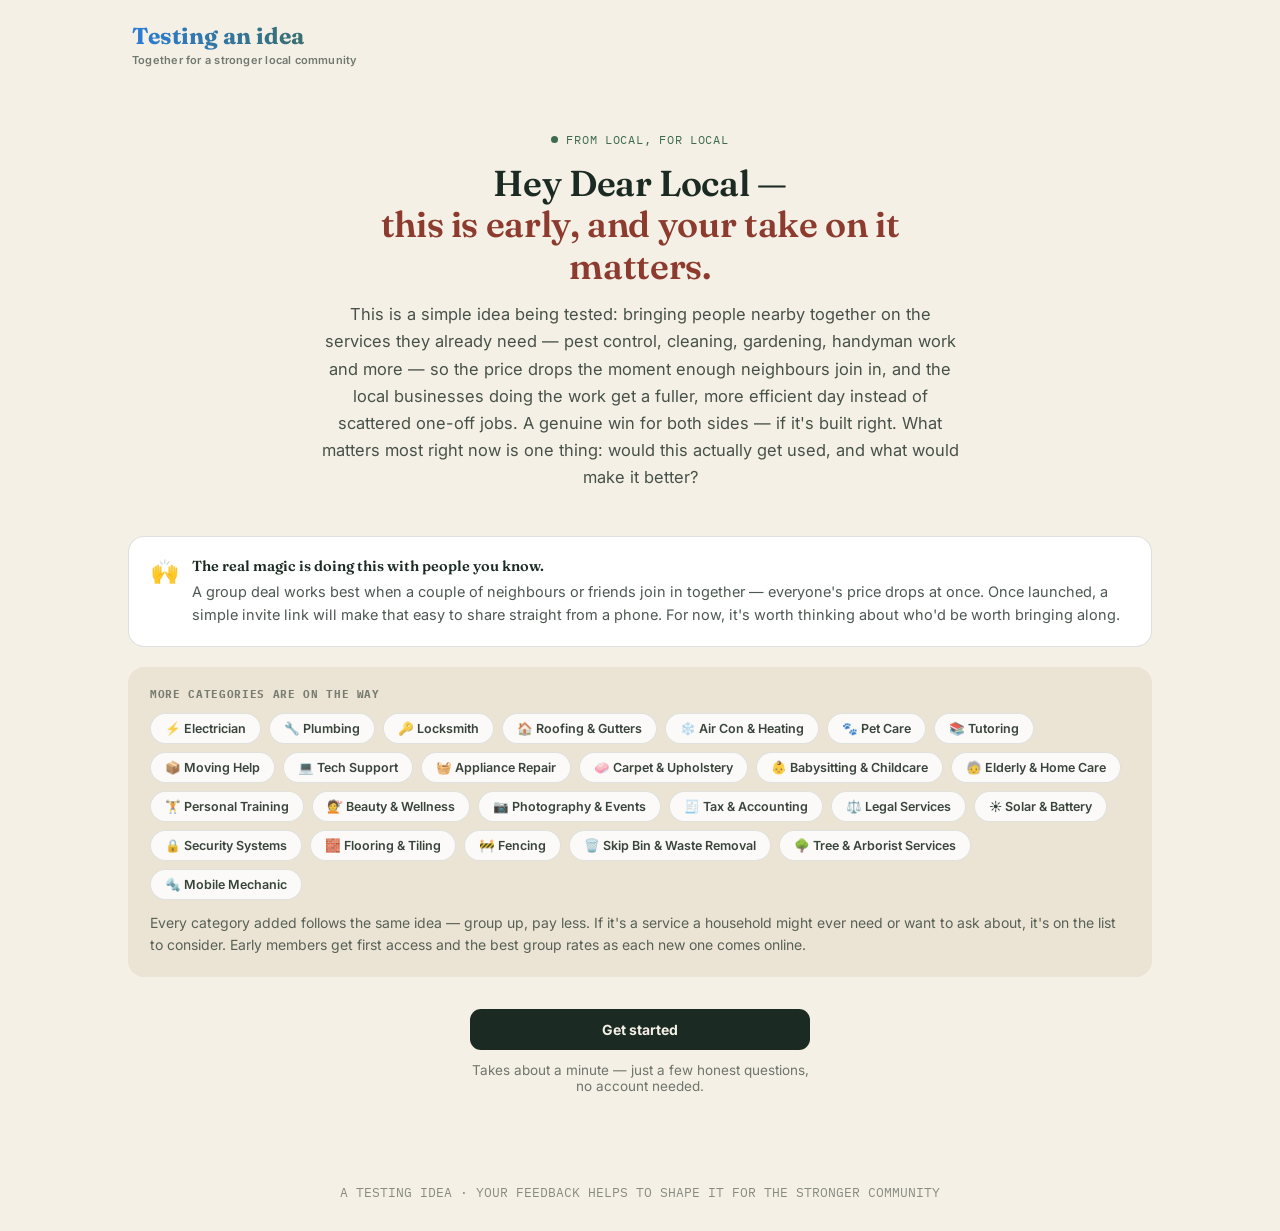
==== commit b0acddd4: "Update index.html" ====
--- a/index.html
+++ b/index.html
@@ -293,7 +293,7 @@
   <div class="view active" id="view-about">
     <div class="landing-hero">
       <div class="eyebrow">From local, for local</div>
-      <h1>Hey neighbour —<br><em>this is early, and your take on it matters.</em></h1>
+      <h1>Hey Dear Local —<br><em>this is early, and your take on it matters.</em></h1>
       <p>This is a simple idea being tested: bringing people nearby together on the services they already need — pest control, cleaning, gardening, handyman work and more — so the price drops the moment enough neighbours join in, and the local businesses doing the work get a fuller, more efficient day instead of scattered one-off jobs. A genuine win for both sides — if it's built right. What matters most right now is one thing: would this actually get used, and what would make it better?</p>
     </div>
 
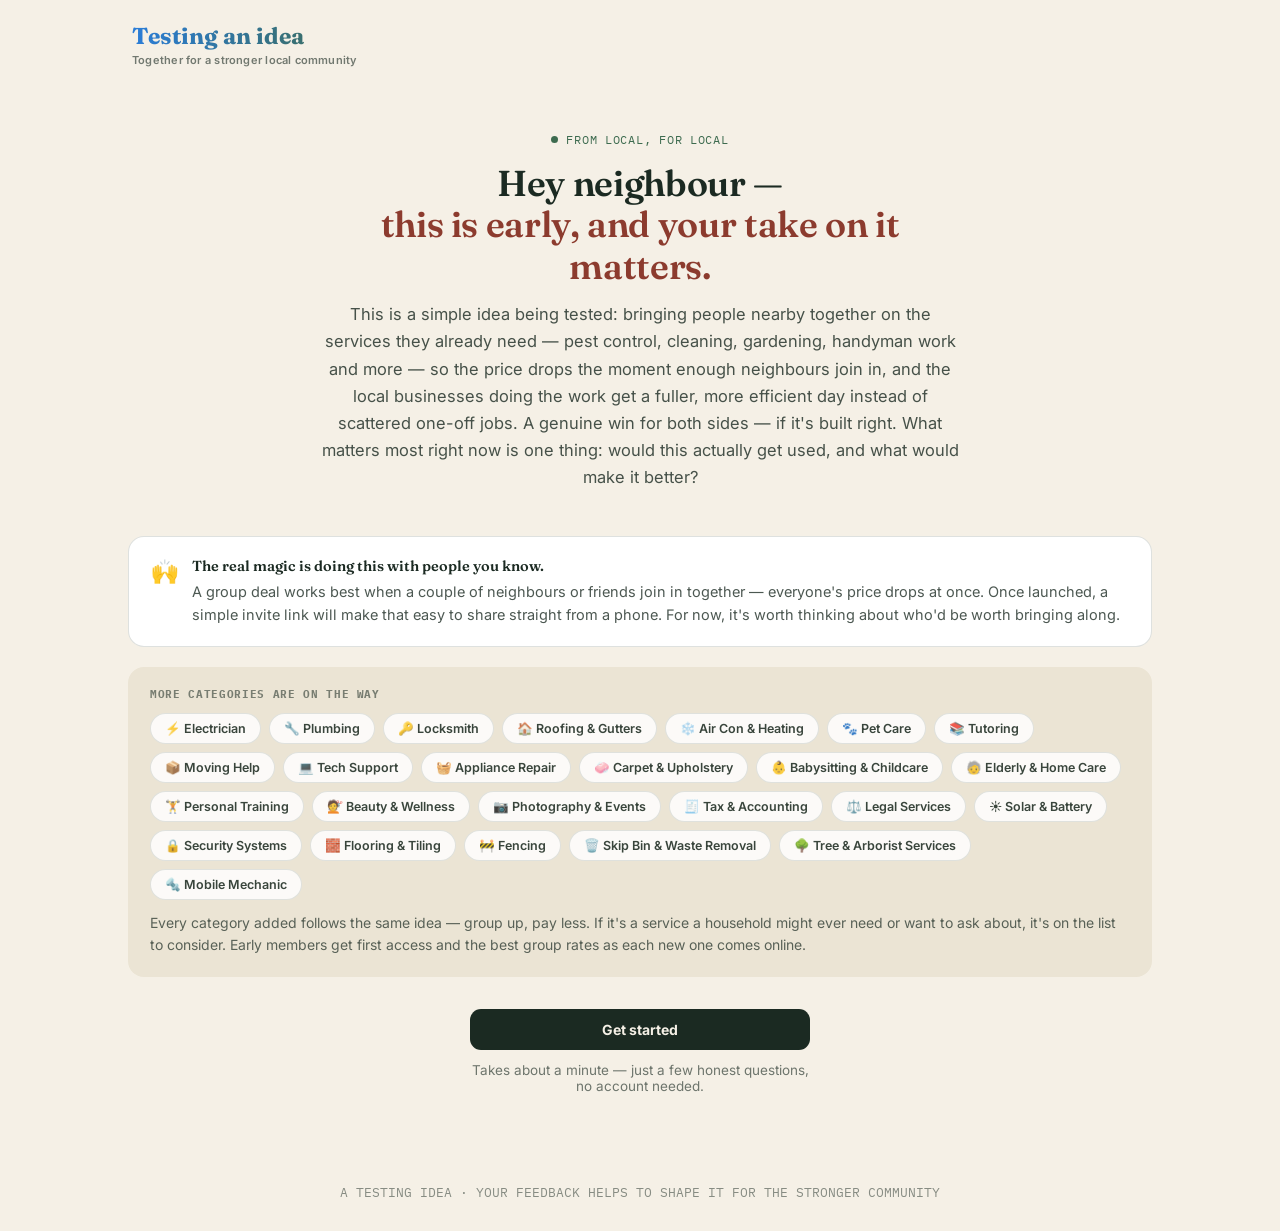
==== commit f584fe43: "Update index.html" ====
--- a/index.html
+++ b/index.html
@@ -293,7 +293,7 @@
   <div class="view active" id="view-about">
     <div class="landing-hero">
       <div class="eyebrow">From local, for local</div>
-      <h1>Hey Dear Local —<br><em>this is early, and your take on it matters.</em></h1>
+      <h1>Hey neighbour —<br><em>this is early, and your take on it matters.</em></h1>
       <p>This is a simple idea being tested: bringing people nearby together on the services they already need — pest control, cleaning, gardening, handyman work and more — so the price drops the moment enough neighbours join in, and the local businesses doing the work get a fuller, more efficient day instead of scattered one-off jobs. A genuine win for both sides — if it's built right. What matters most right now is one thing: would this actually get used, and what would make it better?</p>
     </div>
 
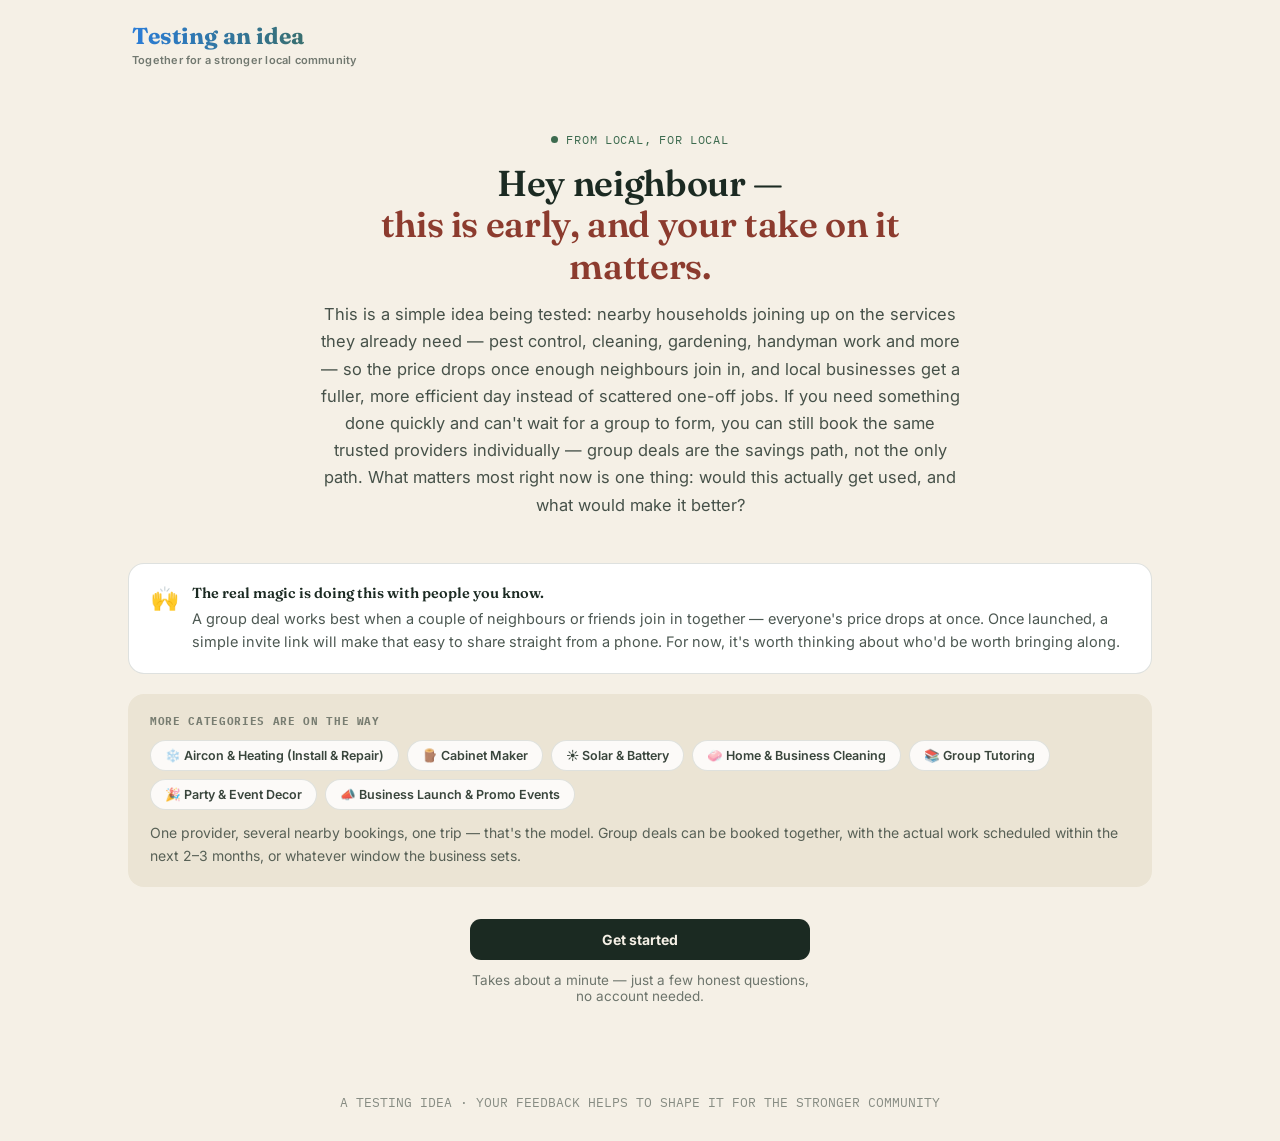
==== commit 33f69851: "Update index.html" ====
--- a/index.html
+++ b/index.html
@@ -294,7 +294,7 @@
     <div class="landing-hero">
       <div class="eyebrow">From local, for local</div>
       <h1>Hey neighbour —<br><em>this is early, and your take on it matters.</em></h1>
-      <p>This is a simple idea being tested: bringing people nearby together on the services they already need — pest control, cleaning, gardening, handyman work and more — so the price drops the moment enough neighbours join in, and the local businesses doing the work get a fuller, more efficient day instead of scattered one-off jobs. A genuine win for both sides — if it's built right. What matters most right now is one thing: would this actually get used, and what would make it better?</p>
+      <p>This is a simple idea being tested: nearby households joining up on the services they already need — pest control, cleaning, gardening, handyman work and more — so the price drops once enough neighbours join in, and local businesses get a fuller, more efficient day instead of scattered one-off jobs. If you need something done quickly and can't wait for a group to form, you can still book the same trusted providers individually — group deals are the savings path, not the only path. What matters most right now is one thing: would this actually get used, and what would make it better?</p>
     </div>
 
     <div class="invite-strip">
@@ -308,33 +308,15 @@
     <div class="coming-soon-strip">
       <div class="coming-soon-label">More categories are on the way</div>
       <div class="coming-soon-chips">
-        <span class="cs-chip">⚡ Electrician</span>
-        <span class="cs-chip">🔧 Plumbing</span>
-        <span class="cs-chip">🔑 Locksmith</span>
-        <span class="cs-chip">🏠 Roofing & Gutters</span>
-        <span class="cs-chip">❄️ Air Con & Heating</span>
-        <span class="cs-chip">🐾 Pet Care</span>
-        <span class="cs-chip">📚 Tutoring</span>
-        <span class="cs-chip">📦 Moving Help</span>
-        <span class="cs-chip">💻 Tech Support</span>
-        <span class="cs-chip">🧺 Appliance Repair</span>
-        <span class="cs-chip">🧼 Carpet & Upholstery</span>
-        <span class="cs-chip">👶 Babysitting & Childcare</span>
-        <span class="cs-chip">🧓 Elderly & Home Care</span>
-        <span class="cs-chip">🏋️ Personal Training</span>
-        <span class="cs-chip">💇 Beauty & Wellness</span>
-        <span class="cs-chip">📷 Photography & Events</span>
-        <span class="cs-chip">🧾 Tax & Accounting</span>
-        <span class="cs-chip">⚖️ Legal Services</span>
+        <span class="cs-chip">❄️ Aircon & Heating (Install & Repair)</span>
+        <span class="cs-chip">🪵 Cabinet Maker</span>
         <span class="cs-chip">☀️ Solar & Battery</span>
-        <span class="cs-chip">🔒 Security Systems</span>
-        <span class="cs-chip">🧱 Flooring & Tiling</span>
-        <span class="cs-chip">🚧 Fencing</span>
-        <span class="cs-chip">🗑️ Skip Bin & Waste Removal</span>
-        <span class="cs-chip">🌳 Tree & Arborist Services</span>
-        <span class="cs-chip">🔩 Mobile Mechanic</span>
-      </div>
-      <p class="coming-soon-note">Every category added follows the same idea — group up, pay less. If it's a service a household might ever need or want to ask about, it's on the list to consider. Early members get first access and the best group rates as each new one comes online.</p>
+        <span class="cs-chip">🧼 Home & Business Cleaning</span>
+        <span class="cs-chip">📚 Group Tutoring</span>
+        <span class="cs-chip">🎉 Party & Event Decor</span>
+        <span class="cs-chip">📣 Business Launch & Promo Events</span>
+      </div>
+      <p class="coming-soon-note">One provider, several nearby bookings, one trip — that's the model. Group deals can be booked together, with the actual work scheduled within the next 2–3 months, or whatever window the business sets.</p>
     </div>
 
     <div class="about-cta-row">
@@ -354,8 +336,8 @@
     <div class="winwin-strip">
       <div class="glyph">🤝</div>
       <div>
-        <b>Built as a win-win, not a discount gimmick.</b>
-        <p>When neighbours group up, local businesses fill more jobs on one trip instead of criss-crossing the suburb chasing single bookings — so you pay less, they spend less on fuel and dead time, and everyone in the loop comes out ahead.</p>
+        <b>Two ways in — both a win for local businesses.</b>
+        <p>Join a group deal if you're saving-savvy and happy to wait a little for neighbours to join in — businesses fill more jobs on one trip instead of criss-crossing the suburb. Need it done now? Book the same trusted provider individually — it's quick for you, and still a new local customer for them, filling the gaps between group runs.</p>
       </div>
     </div>
 
@@ -523,9 +505,10 @@
   "Fast & easy booking",
   "Flexible scheduling & cancellations"
 ];
+const NOTIFY_OPTIONS = ["Email","SMS / text message","WhatsApp","Facebook group post"];
 let state = { role:null, name:"", email:"", suburb:null, services:new Set(),
   bizName:"", bizCategory:"", bizVolume:"", rating:0, reasons:new Set(),
-  concerns:new Set(), concernOther:"", priorityRank:[] };
+  concerns:new Set(), concernOther:"", priorityRank:[], notifyPrefs:new Set() };
 
 /* ============ RING HELPER ============ */
 function ringSvg(pct, size, stroke, fg){
@@ -556,12 +539,12 @@
   customer:{
     badgeClass:"customer", badgeLabel:"Joining as a customer",
     heading:"What would you love to save on?", lede:"A couple of quick details so we can match you to deals near you and remember what you care about.",
-    whyHelpsCard:"The services you already pay for — pest control, cleaning, detailing — are designed to cost less the moment your neighbours join too, with no coupon-hunting required.",
-    cardPerks:["Price only ever drops after you join","Earn Priority Points to use on any service"],
+    whyHelpsCard:"Join a group deal and the services you already pay for — pest control, cleaning, detailing — cost less the moment your neighbours join too. In a hurry? Book the same trusted provider individually instead — no waiting on a group.",
+    cardPerks:["Being part of a group with a strong track record for reliability","Book individually anytime if you need it fast"],
     miniBenefits:[
-      {icon:"💸", title:"Prices only drop", text:"Join early and the price is designed to only get better as the group fills."},
-      {icon:"🔒", title:"Price-lock plan", text:"Once you join, the plan is for your price to hold or drop from there — not increase on you."},
-      {icon:"🎯", title:"Priority Points", text:"Every completed deal is planned to earn points you can put toward any other service here — not just where you earned them."},
+      {icon:"⭐", title:"Reputation-based visibility", text:"Providers with consistently strong reviews are planned to get more visibility, so trust — not just price — decides who you see."},
+      {icon:"⚡", title:"Or skip the wait", text:"Time-critical job? Book the same vetted provider individually — full price, no group needed, done fast."},
+      {icon:"🛡️", title:"Reliability you can see", text:"A provider's record on no-shows or cancellations is planned to be visible before you commit to a group."},
       {icon:"✅", title:"Trusted local businesses", text:"The goal is for every business here to be checked — not random online sellers."}
     ],
     step2Heading:"What would keep you coming back?",
@@ -570,8 +553,8 @@
     feedbackPlaceholder:"e.g. seeing my savings add up, or referral rewards",
     reasonOptions:[
       "Seeing my savings add up over time",
-      "Referral rewards for bringing neighbours along",
-      "Priority Points I can use on other services",
+      "A visible track record of 5-star reviews and no cancellations",
+      "Being recognised for referring neighbours — even without a cash reward",
       "Easy re-booking with businesses I've already trusted",
       "Clear, upfront pricing with no surprises"
     ],
@@ -580,21 +563,21 @@
     confirmSub:"Thanks for sharing this — it genuinely helps shape what this becomes for the community. We'll be in touch as things take shape near you.",
     benefitsTitle:"Why customers stick around",
     benefits:[
-      {icon:"🎯", cls:"customer", title:"Priority Points", text:"Every completed deal earns Priority Points — redeem them for discounts on any other service here, from pest control to detailing."},
-      {icon:"🤝", cls:"customer", title:"Referral Credit", text:"Refer a neighbour who joins a deal — you both get $10 credit toward your next booking."},
-      {icon:"⏱️", cls:"customer", title:"Early Access Window", text:"After 2 completed deals, you see new deals 24 hours before everyone else."},
-      {icon:"📉", cls:"customer", title:"Guaranteed Price Match", text:"If the group grows after you join, your price drops too — never punished for joining early."},
-      {icon:"🎁", cls:"customer", title:"Seasonal Bundle Promotions", text:"Save more when you bundle services together during seasonal pushes — spring garden tidy-ups, pre-summer pool prep, end-of-lease cleans."}
+      {icon:"⭐", cls:"customer", title:"5-Star Track Record", text:"The plan is for providers to be ranked by real review history — not who pays the most — so trust decides what you see first."},
+      {icon:"🛡️", cls:"customer", title:"No-Cancellation Standard", text:"Providers with a clean record of turning up and finishing the job are the ones this is designed to keep front and centre."},
+      {icon:"✅", cls:"customer", title:"Cleared Payment History", text:"A history of smooth, cleared payments on both sides is part of what's meant to keep trust high as this grows."},
+      {icon:"🤝", cls:"customer", title:"Referral Recognition", text:"Bringing a neighbour along is something we genuinely want to recognise — we're still working out the best way to do that, and this pilot's feedback will help shape it."},
+      {icon:"🗣️", cls:"customer", title:"Your Feedback Shapes What's Next", text:"Loyalty perks are still taking shape, and feedback from this pilot is exactly what will guide those decisions."}
     ]
   },
   business:{
     badgeClass:"business", badgeLabel:"Joining as a business",
     heading:"Tell us about your business.", lede:"This helps us line up your first deal and the right customer volume from day one.",
-    whyHelpsCard:"Instead of spending on ads hoping for bookings, this is built to fill your calendar with a solid group before you do any work — you'd only run the deal once demand is real.",
-    cardPerks:["Keep more of every booking as you grow","See which customers keep coming back"],
+    whyHelpsCard:"Group deals fill your calendar with a solid cluster of bookings before you do any work — you'd only run the deal once demand is real. On top of that, the same local customer base can book you individually for time-critical jobs, so you're not only reaching people willing to wait for a group.",
+    cardPerks:["Being ranked on reliability and reviews, not just volume","Pick up individual bookings between group runs too"],
     miniBenefits:[
       {icon:"📈", title:"Demand-first design", text:"It's designed to fill your group before you lift a finger."},
-      {icon:"💰", title:"Fees that shrink", text:"Run more deals, and the plan is for you to keep a bigger share of each booking."},
+      {icon:"⚡", title:"Individual jobs too", text:"Customers needing something urgently can book you directly — extra reach beyond the group-deal crowd."},
       {icon:"🔁", title:"Know your repeat customers", text:"See who keeps coming back and reward them directly."},
       {icon:"📣", title:"Backup marketing push", text:"If a deal is short of its group size, the plan is to push extra marketing before it closes."}
     ],
@@ -603,7 +586,7 @@
     feedbackLabel:"What would make this your go-to for new customers?",
     feedbackPlaceholder:"e.g. lower fees at volume, or repeat customer data",
     reasonOptions:[
-      "Fees that keep shrinking as I run more deals",
+      "Being ranked higher for a strong reliability and review record",
       "Seeing which customers keep coming back",
       "A free marketing push when a deal is short",
       "A simple dashboard to manage bookings",
@@ -614,29 +597,29 @@
     confirmSub:"Thanks for the details — this helps shape how it supports businesses like yours. We'll be in touch as things take shape.",
     benefitsTitle:"Why businesses stay",
     benefits:[
-      {icon:"📉", cls:"business", title:"Volume Fee Discount", text:"Standard platform fee of 15% drops to 12% after 10 deals a month, and 10% after 20."},
-      {icon:"🔁", cls:"business", title:"Repeat Customer Dashboard", text:"See who keeps coming back and offer them private repeat deals."},
-      {icon:"🛟", cls:"business", title:"Guaranteed Fill Protection", text:"If a deal is short of threshold, we push free extra marketing for 48 hours before it closes."},
-      {icon:"⭐", cls:"business", title:"Featured Placement Credits", text:"Every completed deal earns credit toward a featured homepage slot for your next listing."},
-      {icon:"🤝", cls:"business", title:"Cross-Business Bundles", text:"Team up with other local businesses on joint promotions — like a clean-and-pest bundle — to reach each other's customer base."}
+      {icon:"⭐", cls:"business", title:"Reputation-Weighted Visibility", text:"The plan is for businesses with strong review histories to get preference for future placements — not just whoever pays most."},
+      {icon:"🛡️", cls:"business", title:"Reliability Recognition", text:"A record of zero cancellations and on-time jobs is meant to count toward better visibility over time."},
+      {icon:"✅", cls:"business", title:"Verified Payment History", text:"Clean, on-time payment history on both sides is part of what's designed to build trust as this scales."},
+      {icon:"🤝", cls:"business", title:"Cross-Business Referrals", text:"Team up with other local businesses on joint promotions — like a clean-and-pest bundle — to reach each other's customer base."},
+      {icon:"🗣️", cls:"business", title:"Your Feedback Shapes the Model", text:"Fees, priority and rewards are still being worked out, and feedback from this pilot is exactly what will guide those decisions."}
     ]
   },
   both:{
     badgeClass:"both", badgeLabel:"Joining as both",
     heading:"Set up your business — and your own customer profile.", lede:"Quick details on your business, plus what you'd personally use it for as a customer.",
     whyHelpsCard:"Run your business through this and use it as a customer for everyone else's services — savings and demand flow both ways on one account.",
-    cardPerks:["Fees shrink as your business grows","Your own Priority Points on every personal booking"],
+    cardPerks:["Reliability and reviews carry across both sides of your account","Referrals recognised on both sides, not promised as cash"],
     miniBenefits:[
       {icon:"🔁", title:"Benefits stack", text:"Every customer and business perk applies to you at once."},
-      {icon:"🔄", title:"Convert savings to credit", text:"Fee savings can become personal deal credit."}
+      {icon:"⭐", title:"Reputation carries both ways", text:"A strong review and reliability record on one side is planned to count on the other too."}
     ],
     step2Heading:"What would keep you fully in the loop?",
     step2Hint:"On a scale of 1 to 5, how likely are you to stick around on both sides?",
     feedbackLabel:"What would make this essential on both sides for you?",
     feedbackPlaceholder:"e.g. one dashboard for both, or combined loyalty rewards",
     reasonOptions:[
-      "Fees shrinking as my business grows",
-      "Priority Points earned on my own bookings too",
+      "Being ranked on reliability and reviews, not just fees",
+      "Referral recognition on both sides of my account",
       "One dashboard for both my business and my orders",
       "Seeing repeat customers on both sides"
     ],
@@ -645,11 +628,11 @@
     confirmSub:"Thanks for setting up both sides — this kind of feedback helps shape it for the whole community. We'll be in touch as things take shape.",
     benefitsTitle:"Why Loop Insiders stay",
     benefits:[
-      {icon:"🔁", cls:"both", title:"Stacked Benefits", text:"Every customer perk and every business perk applies to your single account."},
-      {icon:"💱", cls:"both", title:"Credit Conversion", text:"Fee savings from your business can convert into deal credit for your own bookings."},
-      {icon:"🚀", cls:"both", title:"Priority Everything", text:"Fastest approval queue, priority support, and first look at new categories."},
+      {icon:"⭐", cls:"both", title:"Reputation Carries Both Ways", text:"A strong review and reliability record on your business side is planned to count on your customer side too, and vice versa."},
+      {icon:"🛡️", cls:"both", title:"Reliability Recognition", text:"A no-cancellation, on-time track record matters here — on both sides of your account."},
       {icon:"🧾", cls:"both", title:"One Combined Dashboard", text:"Track your listed deals and your joined deals in a single account."},
-      {icon:"🌐", cls:"both", title:"Partner Perks Network", text:"First access to cross-business bundle promotions, so your business and your own household both benefit from every partnership formed here."}
+      {icon:"🤝", cls:"both", title:"Referrals That Are Recognised", text:"Bringing people in — as neighbours or as fellow businesses — is something we genuinely want to recognise, and we're still working out the best way to do that with input from this pilot."},
+      {icon:"🗣️", cls:"both", title:"Your Feedback Shapes the Model", text:"Perks and fees are still taking shape, and feedback from this pilot is exactly what will guide those decisions."}
     ]
   }
 };
@@ -863,8 +846,28 @@
   }
   document.getElementById('step1-body').innerHTML =
     `<h3>${cfg.heading}</h3><p class="hint">${cfg.lede}</p>` + step1Html +
+    `<div class="field">
+       <label>How would you like to be notified about group deals or promotions?</label>
+       <span class="field-sub">Pick any that apply</span>
+       <div class="reason-grid" id="notify-list"></div>
+     </div>` +
     `<div class="error-msg" id="err-1">Fill in the required fields to continue.</div>
      <div class="step-actions"><button type="button" class="btn full grow" id="to-step2">Continue</button></div>`;
+
+  state.notifyPrefs = new Set();
+  document.getElementById('notify-list').innerHTML = NOTIFY_OPTIONS.map((n,i)=>`
+    <button type="button" class="reason-option" data-notify-idx="${i}">
+      <span class="r-text">${n}</span>
+      <span class="r-check">✓</span>
+    </button>`
+  ).join('');
+  document.querySelectorAll('#notify-list [data-notify-idx]').forEach(opt=>{
+    opt.addEventListener('click', ()=>{
+      const label = NOTIFY_OPTIONS[opt.dataset.notifyIdx];
+      if(state.notifyPrefs.has(label)){ state.notifyPrefs.delete(label); opt.classList.remove('selected'); }
+      else{ state.notifyPrefs.add(label); opt.classList.add('selected'); }
+    });
+  });
 
   wireStep1Interactions();
   initStars();
@@ -1110,6 +1113,7 @@
         : label
     ).join(', '),
     priorityRank: state.priorityRank.map((idx,pos)=>`${pos+1}) ${PRIORITY_ITEMS[idx]}`).join('; '),
+    notifyPrefs: Array.from(state.notifyPrefs).join(', '),
     regNumber: regNumber
   });
 
@@ -1131,7 +1135,7 @@
 document.getElementById('restart-btn').addEventListener('click', ()=>{
   state = { role:null, name:"", email:"", suburb:null, services:new Set(),
     bizName:"", bizCategory:"", bizVolume:"", rating:0, reasons:new Set(),
-    concerns:new Set(), concernOther:"", priorityRank:[] };
+    concerns:new Set(), concernOther:"", priorityRank:[], notifyPrefs:new Set() };
   selectedRoles = new Set();
   document.querySelectorAll('[data-toggle-role]').forEach(c=>c.classList.remove('selected'));
   updateRoleContinueState();
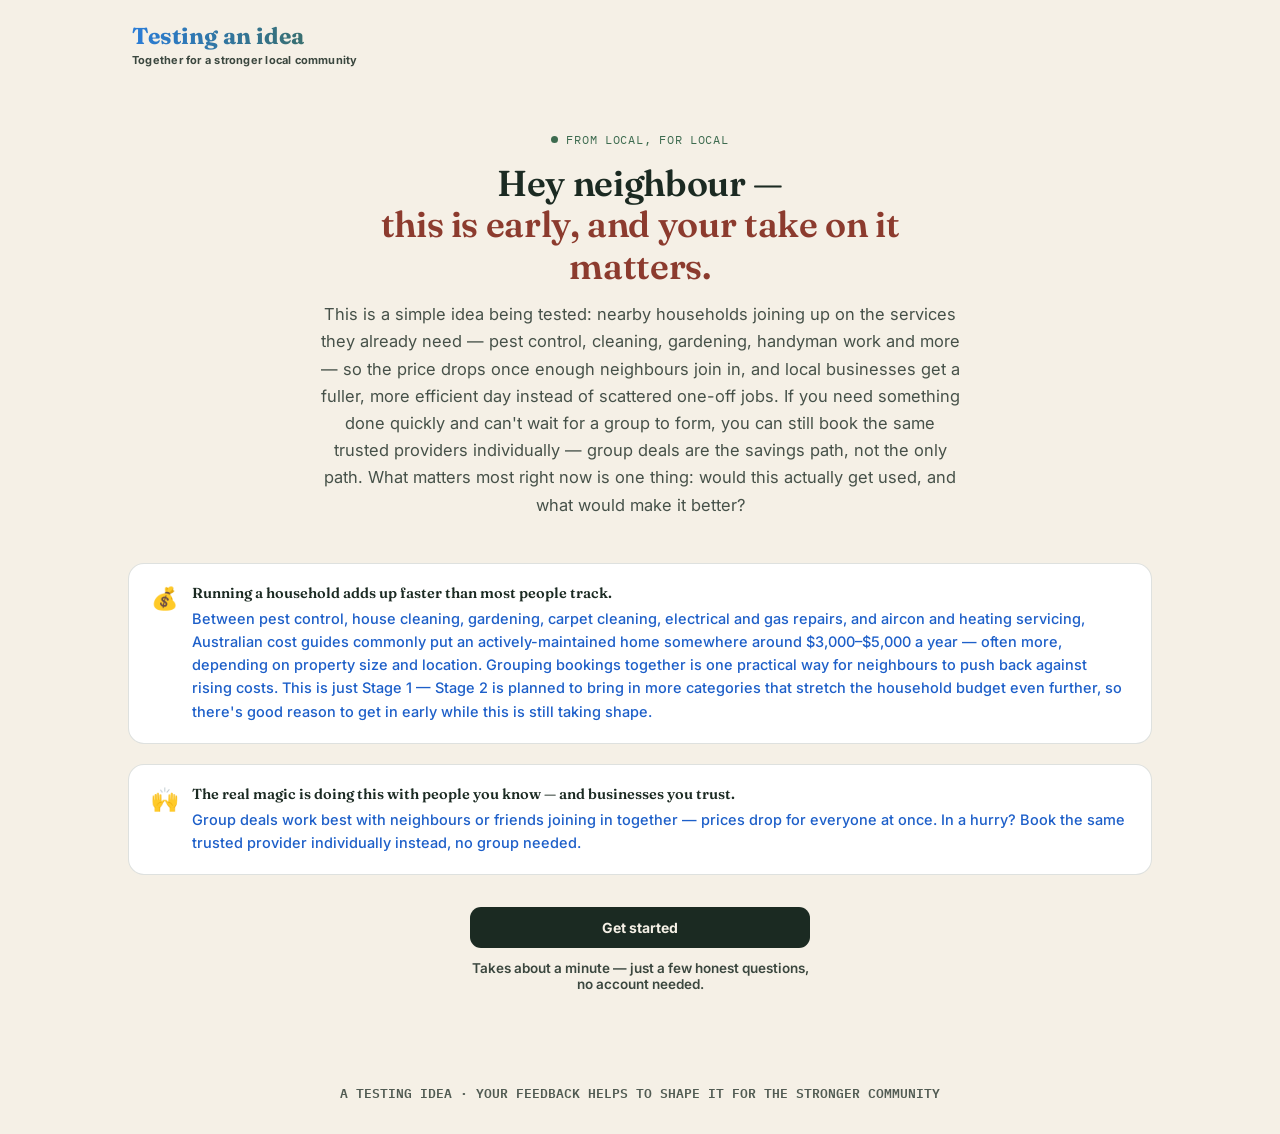
==== commit b8a83251: "Update index.html" ====
--- a/index.html
+++ b/index.html
@@ -18,6 +18,8 @@
     --fern-soft: #DCE8DD;
     --brick: #8C3B2E;
     --brick-soft: #F0DCD5;
+    --info-blue: #1D5FC9;
+    --info-blue-light: #8FC4FF;
     --line: rgba(27,42,34,0.14);
     --shadow: 0 10px 30px rgba(27,42,34,0.10);
     --shadow-lg: 0 30px 80px rgba(20,30,25,0.20);
@@ -37,7 +39,7 @@
     background:linear-gradient(90deg, #2A7DD8, var(--fern));
     -webkit-background-clip:text; background-clip:text; color:transparent;
   }
-  .brand-tagline{ font-size:11px; font-weight:600; letter-spacing:.02em; opacity:.6; margin-top:1px; }
+  .brand-tagline{ font-size:11px; font-weight:700; letter-spacing:.02em; opacity:.85; margin-top:1px; }
   @media (max-width:480px){
     .topbar{ padding:16px 20px; }
     .brand-tagline{ display:none; }
@@ -50,7 +52,7 @@
   }
   .why-it-helps .glyph{ font-size:20px; flex-shrink:0; margin-top:1px; }
   .why-it-helps b{ display:block; font-size:13px; margin-bottom:4px; font-family:'Fraunces',serif; font-weight:600; font-size:15px; }
-  .why-it-helps p{ font-size:14px; line-height:1.6; opacity:.85; margin:0; }
+  .why-it-helps p{ font-size:14px; line-height:1.6; color:var(--info-blue-light); opacity:1; margin:0; }
 
   .founding-tier-box{
     display:flex; gap:14px; align-items:flex-start; background:var(--gold-soft); border:1px solid var(--gold);
@@ -93,7 +95,7 @@
   }
   .winwin-strip .glyph{ font-size:20px; flex-shrink:0; margin-top:1px; }
   .winwin-strip b{ display:block; font-size:15px; margin-bottom:4px; font-family:'Fraunces',serif; font-weight:600; }
-  .winwin-strip p{ font-size:14px; line-height:1.6; opacity:.85; margin:0; }
+  .winwin-strip p{ font-size:14px; line-height:1.6; color:var(--info-blue); opacity:1; margin:0; font-weight:500; }
 
 
   .wrap{ max-width:1080px; margin:0 auto; padding:12px 28px 60px; }
@@ -139,13 +141,13 @@
   .role-card.customer .role-icon{ background:var(--fern-soft); color:var(--fern); }
   .role-card.business .role-icon{ background:var(--gold-soft); color:#7A5A0E; }
   .role-card h3{ font-size:18px; margin:0 40px 8px 0; }
-  .role-card p{ font-size:14.5px; opacity:.72; line-height:1.55; margin:0 0 16px; min-height:58px; }
+  .role-card p{ font-size:14.5px; font-weight:500; opacity:.9; line-height:1.55; margin:0 0 16px; min-height:58px; }
   .role-card .perk-line{ font-size:12px; font-weight:600; display:flex; align-items:center; gap:6px; margin-bottom:6px; }
   .role-card .perk-line::before{ content:"✓"; color:var(--fern); font-weight:700; }
   .why-it-helps-perk{ font-size:12.5px; font-weight:600; display:flex; align-items:center; gap:7px; margin-top:8px; color:var(--paper); }
   .why-it-helps-perk::before{ content:"✓"; color:var(--gold-soft); font-weight:700; }
 
-  .role-hint{ text-align:center; font-size:13px; opacity:.6; margin:20px 0 16px; }
+  .role-hint{ text-align:center; font-size:14.5px; font-weight:700; color:var(--info-blue); opacity:1; margin:0 0 16px; }
 
   /* ---------- ABOUT / INFO (first page) ---------- */
   .invite-strip{
@@ -154,21 +156,21 @@
   }
   .invite-icon{ font-size:22px; flex-shrink:0; margin-top:1px; }
   .invite-strip b{ display:block; font-size:14.5px; margin-bottom:5px; font-family:'Fraunces',serif; font-weight:600; }
-  .invite-strip p{ font-size:14.5px; line-height:1.6; opacity:.78; margin:0; }
+  .invite-strip p{ font-size:14.5px; line-height:1.6; color:var(--info-blue); opacity:1; margin:0; font-weight:500; }
 
   .coming-soon-strip{
     background:var(--paper-dim); border-radius:16px; padding:20px 22px; margin-bottom:8px;
   }
-  .coming-soon-label{ font-size:11px; text-transform:uppercase; letter-spacing:.06em; font-weight:700; opacity:.55; font-family:'IBM Plex Mono',monospace; margin-bottom:12px; }
+  .coming-soon-label{ font-size:12px; text-transform:uppercase; letter-spacing:.06em; font-weight:800; opacity:.8; font-family:'IBM Plex Mono',monospace; margin-bottom:12px; }
   .coming-soon-chips{ display:flex; flex-wrap:wrap; gap:8px; margin-bottom:12px; }
   .cs-chip{
     background:#fff; border:1px solid var(--line); border-radius:100px; padding:7px 14px;
     font-size:12.5px; font-weight:600; opacity:.85;
   }
-  .coming-soon-note{ font-size:14px; line-height:1.6; opacity:.7; margin:0; }
+  .coming-soon-note{ font-size:14.5px; line-height:1.6; color:var(--info-blue); opacity:1; margin:0 0 14px; font-weight:700; }
 
   .about-cta-row{ text-align:center; margin:32px auto 0; max-width:340px; }
-  .about-cta-hint{ font-size:13.5px; opacity:.62; margin:12px 0 0; }
+  .about-cta-hint{ font-size:13.5px; font-weight:600; opacity:.85; margin:12px 0 0; }
   .role-continue-row{ max-width:340px; margin:0 auto; }
   .role-continue-row .btn:disabled{ opacity:.35; cursor:not-allowed; }
 
@@ -177,7 +179,7 @@
   @media (max-width:900px){ .form-shell{grid-template-columns:1fr; gap:28px;} .side-panel{ position:static; } }
 
   .side-panel{ position:sticky; top:20px; }
-  .back-link{ display:inline-flex; align-items:center; gap:6px; font-size:13px; font-weight:600; opacity:.6; margin-bottom:20px; background:none; border:none; padding:0; }
+  .back-link{ display:inline-flex; align-items:center; gap:6px; font-size:13px; font-weight:700; opacity:.8; margin-bottom:20px; background:none; border:none; padding:0; }
   .back-link:hover{ opacity:1; }
   .role-badge{
     display:inline-flex; align-items:center; gap:8px; font-family:'IBM Plex Mono',monospace; font-size:11.5px;
@@ -187,30 +189,30 @@
   .role-badge.business{ background:var(--gold-soft); color:#7A5A0E; }
   .role-badge.both{ background:var(--brick-soft); color:var(--brick); }
   .side-panel h2{ font-size:26px; margin:0 0 12px; }
-  .side-panel p.lede{ font-size:14px; opacity:.7; line-height:1.6; margin:0 0 26px; }
+  .side-panel p.lede{ font-size:14px; font-weight:500; opacity:.9; line-height:1.6; margin:0 0 26px; }
 
   .mini-benefit{ display:flex; gap:12px; align-items:flex-start; margin-bottom:16px; }
   .mini-benefit .dot{ width:26px; height:26px; border-radius:8px; background:var(--paper-dim); display:flex; align-items:center; justify-content:center; font-size:12px; flex-shrink:0; margin-top:1px; }
   .mini-benefit b{ font-size:15px; display:block; margin-bottom:2px; }
-  .mini-benefit span{ font-size:14px; opacity:.7; line-height:1.55; }
+  .mini-benefit span{ font-size:14px; font-weight:500; opacity:.9; line-height:1.55; }
 
   .form-card{ background:#fff; border:1px solid var(--line); border-radius:22px; box-shadow:var(--shadow-lg); overflow:hidden; }
   .progress-track{ height:4px; background:var(--paper-dim); }
   .progress-fill{ height:100%; background:linear-gradient(90deg, var(--fern), var(--gold)); transition:width .35s ease; }
   .step-header{ padding:26px 30px 0; display:flex; justify-content:space-between; align-items:center; }
-  .step-count{ font-family:'IBM Plex Mono',monospace; font-size:11.5px; opacity:.5; letter-spacing:.03em; }
+  .step-count{ font-family:'IBM Plex Mono',monospace; font-size:12px; font-weight:700; opacity:.75; letter-spacing:.03em; }
   .step-dots{ display:flex; gap:6px; }
   .step-dots span{ width:6px; height:6px; border-radius:50%; background:var(--paper-dim); }
   .step-dots span.done{ background:var(--fern); }
   .step-dots span.current{ background:var(--gold); }
   .step-body{ padding:18px 30px 30px; }
-  .step-body h3{ font-size:20px; margin:0 0 6px; }
-  .step-body p.hint{ font-size:14.5px; opacity:.7; margin:0 0 22px; line-height:1.55; }
+  .step-body h3{ font-size:20px; font-weight:700; margin:0 0 6px; }
+  .step-body p.hint{ font-size:14.5px; font-weight:500; opacity:.9; margin:0 0 22px; line-height:1.55; }
 
   .field{ margin-bottom:15px; }
-  .field label{ display:block; font-size:13.5px; font-weight:600; margin-bottom:7px; }
-  .field .field-sub{ display:block; font-size:11.5px; opacity:.5; margin:-4px 0 10px; }
-  .field-sub-inline{ font-weight:400; opacity:.5; font-size:11.5px; }
+  .field label{ display:block; font-size:14.5px; font-weight:700; color:var(--ink); margin-bottom:7px; }
+  .field .field-sub{ display:block; font-size:12.5px; font-weight:600; opacity:.85; margin:-4px 0 10px; }
+  .field-sub-inline{ font-weight:600; opacity:.85; font-size:12.5px; }
   .field input, .field select, .field textarea{
     width:100%; padding:11px 13px; border:1px solid var(--line); border-radius:10px; font-size:15px;
     font-family:inherit; background:var(--paper); resize:none;
@@ -219,7 +221,7 @@
   .row2{ display:grid; grid-template-columns:1fr 1fr; gap:14px; }
   @media (max-width:480px){ .row2{grid-template-columns:1fr;} }
 
-  .subsection-label{ font-size:11px; text-transform:uppercase; letter-spacing:.05em; opacity:.5; font-weight:700; margin:22px 0 12px; font-family:'IBM Plex Mono',monospace; }
+  .subsection-label{ font-size:12px; text-transform:uppercase; letter-spacing:.05em; opacity:.8; font-weight:800; margin:22px 0 12px; font-family:'IBM Plex Mono',monospace; }
   .subsection-label:first-child{ margin-top:0; }
 
   .chip-select{ border:1.5px solid var(--line); background:var(--paper); padding:8px 15px; border-radius:100px; font-size:14px; font-weight:600; transition:all .15s ease; }
@@ -236,6 +238,7 @@
   .service-card{ flex:1 1 calc(50% - 9px); min-width:135px; border:1.5px solid var(--line); border-radius:13px; padding:13px; text-align:left; background:var(--paper); transition:all .15s ease; position:relative; }
   .service-card .icon{ font-size:17px; margin-bottom:6px; display:block; }
   .service-card b{ font-size:14px; display:block; }
+  .service-card .sub{ font-size:12px; display:block; margin-top:3px; opacity:.8; line-height:1.4; font-weight:600; }
   .service-card.selected{ border-color:var(--fern); background:var(--fern-soft); }
   .service-card .check{ position:absolute; top:10px; right:10px; width:16px; height:16px; border-radius:50%; border:1.5px solid var(--line); background:#fff; display:flex; align-items:center; justify-content:center; font-size:9px; color:transparent; }
   .service-card.selected .check{ background:var(--fern); border-color:var(--fern); color:#fff; }
@@ -243,7 +246,7 @@
   .star-row{ display:flex; gap:7px; margin-bottom:6px; }
   .star{ width:40px; height:40px; border-radius:11px; border:1.5px solid var(--line); background:var(--paper); font-size:17px; display:flex; align-items:center; justify-content:center; transition:all .15s ease; }
   .star.active{ background:var(--gold-soft); border-color:var(--gold); }
-  .star-caption{ font-size:13.5px; opacity:.62; margin-bottom:20px; min-height:15px; }
+  .star-caption{ font-size:14px; font-weight:600; opacity:.9; margin-bottom:20px; min-height:15px; }
 
   .step-actions{ display:flex; gap:12px; margin-top:6px; }
   .btn{ border:none; padding:12px 22px; border-radius:11px; font-weight:700; font-size:14px; background:var(--ink); color:var(--paper); transition:opacity .15s ease, transform .1s ease; }
@@ -259,21 +262,21 @@
   .confirm-top{ padding:40px 34px 10px; text-align:center; }
   .confirm-ring{ margin:0 auto 18px; }
   .confirm-top h2{ font-size:25px; margin:0 0 8px; }
-  .confirm-top p{ font-size:15px; opacity:.78; max-width:40ch; margin:0 auto 16px; line-height:1.6; }
+  .confirm-top p{ font-size:15px; font-weight:500; opacity:.92; max-width:40ch; margin:0 auto 16px; line-height:1.6; }
   .interest-badge{ display:inline-flex; align-items:center; gap:8px; background:var(--paper-dim); border-radius:100px; padding:8px 16px; font-family:'IBM Plex Mono',monospace; font-size:12.5px; margin-bottom:6px; }
 
   .benefits-section{ padding:14px 34px 34px; }
-  .benefits-title{ font-size:11px; text-transform:uppercase; letter-spacing:.06em; opacity:.5; font-weight:700; text-align:center; margin:18px 0 16px; font-family:'IBM Plex Mono',monospace; }
+  .benefits-title{ font-size:12px; text-transform:uppercase; letter-spacing:.06em; opacity:.8; font-weight:800; text-align:center; margin:18px 0 16px; font-family:'IBM Plex Mono',monospace; }
   .benefit-grid{ display:grid; grid-template-columns:1fr 1fr; gap:12px; }
   @media (max-width:560px){ .benefit-grid{grid-template-columns:1fr;} }
   .benefit-card{ background:var(--paper); border:1px solid var(--line); border-radius:14px; padding:16px; }
   .benefit-card .tier-icon{ width:30px;height:30px;border-radius:9px; display:flex;align-items:center;justify-content:center; font-size:14px; margin-bottom:10px; }
   .benefit-card b{ font-size:15px; display:block; margin-bottom:4px; }
-  .benefit-card span{ font-size:13.5px; opacity:.72; line-height:1.5; }
+  .benefit-card span{ font-size:13.5px; font-weight:500; opacity:.9; line-height:1.5; }
 
   .restart-row{ text-align:center; padding:0 34px 34px; }
 
-  footer{ text-align:center; padding:30px; font-size:13px; opacity:.5; font-family:'IBM Plex Mono',monospace; }
+  footer{ text-align:center; padding:30px; font-size:13px; font-weight:600; opacity:.75; font-family:'IBM Plex Mono',monospace; }
 
   @media (prefers-reduced-motion: reduce){ *{ animation:none !important; transition:none !important; } }
 </style>
@@ -298,25 +301,19 @@
     </div>
 
     <div class="invite-strip">
+      <div class="invite-icon">💰</div>
+      <div>
+        <b>Running a household adds up faster than most people track.</b>
+        <p>Between pest control, house cleaning, gardening, carpet cleaning, electrical and gas repairs, and aircon and heating servicing, Australian cost guides commonly put an actively-maintained home somewhere around $3,000–$5,000 a year — often more, depending on property size and location. Grouping bookings together is one practical way for neighbours to push back against rising costs. This is just Stage 1 — Stage 2 is planned to bring in more categories that stretch the household budget even further, so there's good reason to get in early while this is still taking shape.</p>
+      </div>
+    </div>
+
+    <div class="invite-strip">
       <div class="invite-icon">🙌</div>
       <div>
-        <b>The real magic is doing this with people you know.</b>
-        <p>A group deal works best when a couple of neighbours or friends join in together — everyone's price drops at once. Once launched, a simple invite link will make that easy to share straight from a phone. For now, it's worth thinking about who'd be worth bringing along.</p>
-      </div>
-    </div>
-
-    <div class="coming-soon-strip">
-      <div class="coming-soon-label">More categories are on the way</div>
-      <div class="coming-soon-chips">
-        <span class="cs-chip">❄️ Aircon & Heating (Install & Repair)</span>
-        <span class="cs-chip">🪵 Cabinet Maker</span>
-        <span class="cs-chip">☀️ Solar & Battery</span>
-        <span class="cs-chip">🧼 Home & Business Cleaning</span>
-        <span class="cs-chip">📚 Group Tutoring</span>
-        <span class="cs-chip">🎉 Party & Event Decor</span>
-        <span class="cs-chip">📣 Business Launch & Promo Events</span>
-      </div>
-      <p class="coming-soon-note">One provider, several nearby bookings, one trip — that's the model. Group deals can be booked together, with the actual work scheduled within the next 2–3 months, or whatever window the business sets.</p>
+        <b>The real magic is doing this with people you know — and businesses you trust.</b>
+        <p>Group deals work best with neighbours or friends joining in together — prices drop for everyone at once. In a hurry? Book the same trusted provider individually instead, no group needed.</p>
+      </div>
     </div>
 
     <div class="about-cta-row">
@@ -344,11 +341,12 @@
     <div class="founding-tier-box">
       <div class="glyph">🏆</div>
       <div>
-        <b>First 100 members get priority access</b>
-        <p>The first 100 people to join — customers and businesses alike — get priority placement as services go live and more businesses come on board. From there, ongoing tiers are earned: completing tasks and collecting 5-star reviews moves both customers and businesses up through service tiers, unlocking better visibility and perks over time.</p>
-      </div>
-    </div>
-
+        <b>First 500 feedback responses become founding members</b>
+        <p>The first 500 people to share feedback here — customers and businesses alike — become founding members with priority placement as services go live and more businesses come on board. From there, ongoing tiers are earned: completing bookings and collecting 5-star reviews moves both customers and businesses up through service tiers, unlocking better visibility over time.</p>
+      </div>
+    </div>
+
+    <p class="role-hint" id="role-hint">Tick one, or both if you're a business owner who'd also use this as a customer.</p>
     <div class="role-grid">
       <button class="role-card customer" data-toggle-role="customer">
         <span class="role-check">✓</span>
@@ -363,7 +361,6 @@
       </button>
     </div>
 
-    <p class="role-hint" id="role-hint">Tick one, or both if you're a business owner who'd also use this as a customer.</p>
     <div class="role-continue-row">
       <button type="button" class="btn full" id="role-continue-btn" disabled>Continue</button>
     </div>
@@ -376,6 +373,7 @@
         <button class="back-link" id="back-to-landing">&larr; Choose a different path</button>
         <div id="role-badge-slot"></div>
         <h2 id="side-heading"></h2>
+        <div id="mini-benefits"></div>
         <div class="why-it-helps">
           <div class="glyph">💡</div>
           <div><b>Why this helps you</b><p id="why-it-helps-text"></p></div>
@@ -384,7 +382,6 @@
           <div class="glyph">🔁</div>
           <div><b id="cross-sell-title"></b><p id="cross-sell-text"></p></div>
         </div>
-        <div id="mini-benefits"></div>
       </div>
 
       <div class="form-card">
@@ -485,18 +482,23 @@
   }
 }
 
-const SUBURBS = ["Brabham", "Ellenbrook", "Swan Valley", "Dayton", "Aveley", "The Vines", "Other"];
+const SUBURBS = ["North-Eastern Metro (The Valley & Hills)", "Inner Metropolitan (City Core & Historic Suburbs)", "North-Western Metro (Northern Coastal Strip)", "South-Eastern Metro (Outer South-East Corridor)", "South-Western Metro (Southern Coastal Strip)"];
 const SERVICES = [
-  { key:"pest", icon:"🐜", label:"Pest Control" },
-  { key:"clean", icon:"🧽", label:"Cleaning" },
-  { key:"detail", icon:"🚗", label:"Car Detailing" },
-  { key:"home", icon:"🏡", label:"Home Services" },
-  { key:"garden", icon:"🌿", label:"Gardening & Lawns" },
-  { key:"handyman", icon:"🔧", label:"Handyman" },
-  { key:"pool", icon:"🏊", label:"Pool Care" },
-  { key:"paint", icon:"🎨", label:"Painting" }
+  { key:"pest", icon:"🐜", label:"Pest Control", sub:"new-home treatments, annual protection, house-vacating" },
+  { key:"cooling", icon:"❄️", label:"Cooling & Heating", sub:"vent cleaning, annual servicing, installs & repairs" },
+  { key:"clean", icon:"🧼", label:"Home & Commercial Cleaning", sub:"festive-season cleans, move-in/out, house-warming prep" },
+  { key:"carpet", icon:"🧺", label:"Carpet Cleaning", sub:"single room, living & theatre areas, whole house" },
+  { key:"solarclean", icon:"☀️", label:"Solar Panel Cleaning", sub:"get panels ready before summer" },
+  { key:"party", icon:"🎉", label:"Party & Event Decor", sub:"birthdays, house-warmings, baby showers, celebrations" },
+  { key:"solarinstall", icon:"🔋", label:"Solar & Battery Installation", sub:"new systems, battery add-ons, EV-ready upgrades" },
+  { key:"electrical", icon:"⚡", label:"Electrical", sub:"EV charger setup, new wiring, fault callouts" },
+  { key:"water", icon:"💧", label:"Water Purification", sub:"whole-house filtration, under-sink units" },
+  { key:"gasplumb", icon:"🔧", label:"Gas & Plumbing", sub:"new installs, leak repairs, fault fixes" },
+  { key:"garden", icon:"🌿", label:"Gardening & Lawns", sub:"mowing, tidy-ups, seasonal pruning" },
+  { key:"pool", icon:"🏊", label:"Pool Care", sub:"routine cleaning, equipment faults, summer prep" },
+  { key:"handyman", icon:"🛠️", label:"Handyman", sub:"general fixes, small repairs, odd jobs" }
 ];
-const CATEGORIES = ["Pest Control", "Cleaning", "Car Detailing", "Home Services", "Gardening & Lawns", "Handyman", "Pool Care", "Painting", "Other"];
+const CATEGORIES = SERVICES.map(s=>s.label).concat(["Other"]);
 
 let interestCount = 241;
 const PRIORITY_ITEMS = [
@@ -508,7 +510,7 @@
 const NOTIFY_OPTIONS = ["Email","SMS / text message","WhatsApp","Facebook group post"];
 let state = { role:null, name:"", email:"", suburb:null, services:new Set(),
   bizName:"", bizCategory:"", bizVolume:"", rating:0, reasons:new Set(),
-  concerns:new Set(), concernOther:"", priorityRank:[], notifyPrefs:new Set() };
+  concerns:new Set(), concernOther:"", priorityRank:[], notifyPrefs:new Set(), notifyPhone:"" };
 
 /* ============ RING HELPER ============ */
 function ringSvg(pct, size, stroke, fg){
@@ -538,7 +540,7 @@
 const ROLE_CONTENT = {
   customer:{
     badgeClass:"customer", badgeLabel:"Joining as a customer",
-    heading:"What would you love to save on?", lede:"A couple of quick details so we can match you to deals near you and remember what you care about.",
+    heading:"What would you use it for?", lede:"A couple of quick details so we can match you to deals near you and remember what you care about.",
     whyHelpsCard:"Join a group deal and the services you already pay for — pest control, cleaning, detailing — cost less the moment your neighbours join too. In a hurry? Book the same trusted provider individually instead — no waiting on a group.",
     cardPerks:["Being part of a group with a strong track record for reliability","Book individually anytime if you need it fast"],
     miniBenefits:[
@@ -563,10 +565,10 @@
     confirmSub:"Thanks for sharing this — it genuinely helps shape what this becomes for the community. We'll be in touch as things take shape near you.",
     benefitsTitle:"Why customers stick around",
     benefits:[
-      {icon:"⭐", cls:"customer", title:"5-Star Track Record", text:"The plan is for providers to be ranked by real review history — not who pays the most — so trust decides what you see first."},
-      {icon:"🛡️", cls:"customer", title:"No-Cancellation Standard", text:"Providers with a clean record of turning up and finishing the job are the ones this is designed to keep front and centre."},
-      {icon:"✅", cls:"customer", title:"Cleared Payment History", text:"A history of smooth, cleared payments on both sides is part of what's meant to keep trust high as this grows."},
-      {icon:"🤝", cls:"customer", title:"Referral Recognition", text:"Bringing a neighbour along is something we genuinely want to recognise — we're still working out the best way to do that, and this pilot's feedback will help shape it."},
+      {icon:"⭐", cls:"customer", title:"Reviews You Can See", text:"See a provider's customer ratings and review history to help you choose with confidence. A less than perfect rating does not automatically hide a good local business."},
+      {icon:"📅", cls:"customer", title:"Reliable Scheduling", text:"Clear appointment times matter. When an unavoidable change comes up, the customer and business can agree on a new time, with rescheduling kept to a minimum."},
+      {icon:"💳", cls:"customer", title:"On-Time Payments", text:"Clear payment terms help everyone know when payment is due and give businesses confidence that completed work will be paid for on time."},
+      {icon:"🤝", cls:"customer", title:"Referral Recognition", text:"Invite a neighbour or another local business. We're exploring ways to recognise helpful referrals, guided by feedback from this pilot."},
       {icon:"🗣️", cls:"customer", title:"Your Feedback Shapes What's Next", text:"Loyalty perks are still taking shape, and feedback from this pilot is exactly what will guide those decisions."}
     ]
   },
@@ -597,9 +599,9 @@
     confirmSub:"Thanks for the details — this helps shape how it supports businesses like yours. We'll be in touch as things take shape.",
     benefitsTitle:"Why businesses stay",
     benefits:[
-      {icon:"⭐", cls:"business", title:"Reputation-Weighted Visibility", text:"The plan is for businesses with strong review histories to get preference for future placements — not just whoever pays most."},
-      {icon:"🛡️", cls:"business", title:"Reliability Recognition", text:"A record of zero cancellations and on-time jobs is meant to count toward better visibility over time."},
-      {icon:"✅", cls:"business", title:"Verified Payment History", text:"Clean, on-time payment history on both sides is part of what's designed to build trust as this scales."},
+      {icon:"⭐", cls:"business", title:"Your Track Record Matters", text:"Your customer ratings and review history can help people discover your business. A single lower rating should not define the quality of your work."},
+      {icon:"📅", cls:"business", title:"Fair Scheduling for Both Sides", text:"Keep bookings on schedule wherever possible. If circumstances change, agree on a suitable new time with the customer and keep disruptions to a minimum."},
+      {icon:"💳", cls:"business", title:"Prompt, Clear Payments", text:"Agreed payment terms and timely payment help you plan your work and serve customers with confidence."},
       {icon:"🤝", cls:"business", title:"Cross-Business Referrals", text:"Team up with other local businesses on joint promotions — like a clean-and-pest bundle — to reach each other's customer base."},
       {icon:"🗣️", cls:"business", title:"Your Feedback Shapes the Model", text:"Fees, priority and rewards are still being worked out, and feedback from this pilot is exactly what will guide those decisions."}
     ]
@@ -628,10 +630,11 @@
     confirmSub:"Thanks for setting up both sides — this kind of feedback helps shape it for the whole community. We'll be in touch as things take shape.",
     benefitsTitle:"Why Loop Insiders stay",
     benefits:[
-      {icon:"⭐", cls:"both", title:"Reputation Carries Both Ways", text:"A strong review and reliability record on your business side is planned to count on your customer side too, and vice versa."},
-      {icon:"🛡️", cls:"both", title:"Reliability Recognition", text:"A no-cancellation, on-time track record matters here — on both sides of your account."},
+      {icon:"⭐", cls:"both", title:"A Reputation Built Over Time", text:"Your reviews and reliability can build trust on both sides of your account. The overall record matters more than a perfect score."},
+      {icon:"📅", cls:"both", title:"Scheduling That Respects Everyone", text:"Both sides should honour agreed times. Unavoidable changes can be resolved together, with as little rescheduling as possible."},
+      {icon:"💳", cls:"both", title:"Payment You Can Rely On", text:"Clear terms and on-time payment help keep each booking fair for the customer and the business."},
       {icon:"🧾", cls:"both", title:"One Combined Dashboard", text:"Track your listed deals and your joined deals in a single account."},
-      {icon:"🤝", cls:"both", title:"Referrals That Are Recognised", text:"Bringing people in — as neighbours or as fellow businesses — is something we genuinely want to recognise, and we're still working out the best way to do that with input from this pilot."},
+      {icon:"🤝", cls:"both", title:"Referral Recognition", text:"Invite a neighbour or another local business. We're exploring ways to recognise helpful referrals, guided by feedback from this pilot."},
       {icon:"🗣️", cls:"both", title:"Your Feedback Shapes the Model", text:"Perks and fees are still taking shape, and feedback from this pilot is exactly what will guide those decisions."}
     ]
   }
@@ -847,26 +850,40 @@
   document.getElementById('step1-body').innerHTML =
     `<h3>${cfg.heading}</h3><p class="hint">${cfg.lede}</p>` + step1Html +
     `<div class="field">
-       <label>How would you like to be notified about group deals or promotions?</label>
-       <span class="field-sub">Pick any that apply</span>
+       <label>How should we notify you about deals?</label>
+       <span class="field-sub">Pick any — kept private, used only for pilot updates</span>
        <div class="reason-grid" id="notify-list"></div>
      </div>` +
     `<div class="error-msg" id="err-1">Fill in the required fields to continue.</div>
      <div class="step-actions"><button type="button" class="btn full grow" id="to-step2">Continue</button></div>`;
 
   state.notifyPrefs = new Set();
+  state.notifyPhone = "";
   document.getElementById('notify-list').innerHTML = NOTIFY_OPTIONS.map((n,i)=>`
     <button type="button" class="reason-option" data-notify-idx="${i}">
       <span class="r-text">${n}</span>
       <span class="r-check">✓</span>
-    </button>`
+    </button>` + (n === 'SMS / text message'
+      ? `<input type="tel" id="notify-phone-input" class="other-suburb-input" style="display:none;" placeholder="Your phone number">`
+      : '')
   ).join('');
   document.querySelectorAll('#notify-list [data-notify-idx]').forEach(opt=>{
     opt.addEventListener('click', ()=>{
       const label = NOTIFY_OPTIONS[opt.dataset.notifyIdx];
       if(state.notifyPrefs.has(label)){ state.notifyPrefs.delete(label); opt.classList.remove('selected'); }
       else{ state.notifyPrefs.add(label); opt.classList.add('selected'); }
+      const phoneInput = document.getElementById('notify-phone-input');
+      if(state.notifyPrefs.has('SMS / text message')){
+        phoneInput.style.display = 'block';
+      } else {
+        phoneInput.style.display = 'none';
+        phoneInput.value = '';
+        state.notifyPhone = '';
+      }
     });
+  });
+  document.getElementById('notify-phone-input').addEventListener('input', (e)=>{
+    state.notifyPhone = e.target.value;
   });
 
   wireStep1Interactions();
@@ -886,14 +903,14 @@
       <div class="chip-row" id="suburb-chips">
         ${SUBURBS.map(s=>`<button type="button" class="chip-select" data-suburb="${s}">${s}</button>`).join('')}
       </div>
-      <input type="text" id="f-suburb-other" class="other-suburb-input" style="display:none;" placeholder="Type your suburb">
+      <input type="text" id="f-suburb-other" class="other-suburb-input" style="display:none;" placeholder="Which suburb? (e.g. Ellenbrook)">
     </div>
     <div class="field">
-      <label>What would you use it for?</label>
+      <span class="field-sub">Pick any that apply</span>
       <div class="service-cards" id="service-cards">
         ${SERVICES.map(s=>`
           <button type="button" class="service-card" data-service="${s.key}">
-            <span class="check">✓</span><span class="icon">${s.icon}</span><b>${s.label}</b>
+            <span class="check">✓</span><span class="icon">${s.icon}</span><b>${s.label}</b><span class="sub">${s.sub}</span>
           </button>`).join('')}
       </div>
     </div>
@@ -922,7 +939,7 @@
       <div class="chip-row" id="biz-suburb-chips">
         ${SUBURBS.map(s=>`<button type="button" class="chip-select" data-bizsuburb="${s}">${s}</button>`).join('')}
       </div>
-      <input type="text" id="f-bizsuburb-other" class="other-suburb-input" style="display:none;" placeholder="Type your suburb">
+      <input type="text" id="f-bizsuburb-other" class="other-suburb-input" style="display:none;" placeholder="Which suburb? (e.g. Ellenbrook)">
     </div>
     <div class="field">
       <label>Category not listed? <span class="field-sub-inline">(optional)</span></label>
@@ -936,40 +953,40 @@
     btn.addEventListener('click', ()=>{
       document.querySelectorAll('[data-suburb]').forEach(b=>b.classList.remove('selected'));
       btn.classList.add('selected');
+      state.suburbRegion = btn.dataset.suburb;
       const otherInput = document.getElementById('f-suburb-other');
-      if(btn.dataset.suburb === 'Other'){
-        otherInput.style.display = 'block';
-        otherInput.focus();
-        state.suburb = otherInput.value.trim();
-      } else {
-        otherInput.style.display = 'none';
-        state.suburb = btn.dataset.suburb;
-      }
+      otherInput.style.display = 'block';
+      otherInput.focus();
+      const name = otherInput.value.trim();
+      state.suburb = name ? `${state.suburbRegion} — ${name}` : state.suburbRegion;
     });
   });
   const suburbOtherInput = document.getElementById('f-suburb-other');
   if(suburbOtherInput){
-    suburbOtherInput.addEventListener('input', ()=>{ state.suburb = suburbOtherInput.value.trim(); });
+    suburbOtherInput.addEventListener('input', ()=>{
+      const name = suburbOtherInput.value.trim();
+      state.suburb = name ? `${state.suburbRegion} — ${name}` : state.suburbRegion;
+    });
   }
 
   document.querySelectorAll('[data-bizsuburb]').forEach(btn=>{
     btn.addEventListener('click', ()=>{
       document.querySelectorAll('[data-bizsuburb]').forEach(b=>b.classList.remove('selected'));
       btn.classList.add('selected');
+      state.bizSuburbRegion = btn.dataset.bizsuburb;
       const otherInput = document.getElementById('f-bizsuburb-other');
-      if(btn.dataset.bizsuburb === 'Other'){
-        otherInput.style.display = 'block';
-        otherInput.focus();
-        state.bizSuburb = otherInput.value.trim();
-      } else {
-        otherInput.style.display = 'none';
-        state.bizSuburb = btn.dataset.bizsuburb;
-      }
+      otherInput.style.display = 'block';
+      otherInput.focus();
+      const name = otherInput.value.trim();
+      state.bizSuburb = name ? `${state.bizSuburbRegion} — ${name}` : state.bizSuburbRegion;
     });
   });
   const bizSuburbOtherInput = document.getElementById('f-bizsuburb-other');
   if(bizSuburbOtherInput){
-    bizSuburbOtherInput.addEventListener('input', ()=>{ state.bizSuburb = bizSuburbOtherInput.value.trim(); });
+    bizSuburbOtherInput.addEventListener('input', ()=>{
+      const name = bizSuburbOtherInput.value.trim();
+      state.bizSuburb = name ? `${state.bizSuburbRegion} — ${name}` : state.bizSuburbRegion;
+    });
   }
   document.querySelectorAll('[data-service]').forEach(card=>{
     card.addEventListener('click', ()=>{
@@ -1114,6 +1131,7 @@
     ).join(', '),
     priorityRank: state.priorityRank.map((idx,pos)=>`${pos+1}) ${PRIORITY_ITEMS[idx]}`).join('; '),
     notifyPrefs: Array.from(state.notifyPrefs).join(', '),
+    notifyPhone: state.notifyPhone || '',
     regNumber: regNumber
   });
 
@@ -1135,7 +1153,7 @@
 document.getElementById('restart-btn').addEventListener('click', ()=>{
   state = { role:null, name:"", email:"", suburb:null, services:new Set(),
     bizName:"", bizCategory:"", bizVolume:"", rating:0, reasons:new Set(),
-    concerns:new Set(), concernOther:"", priorityRank:[], notifyPrefs:new Set() };
+    concerns:new Set(), concernOther:"", priorityRank:[], notifyPrefs:new Set(), notifyPhone:"" };
   selectedRoles = new Set();
   document.querySelectorAll('[data-toggle-role]').forEach(c=>c.classList.remove('selected'));
   updateRoleContinueState();
